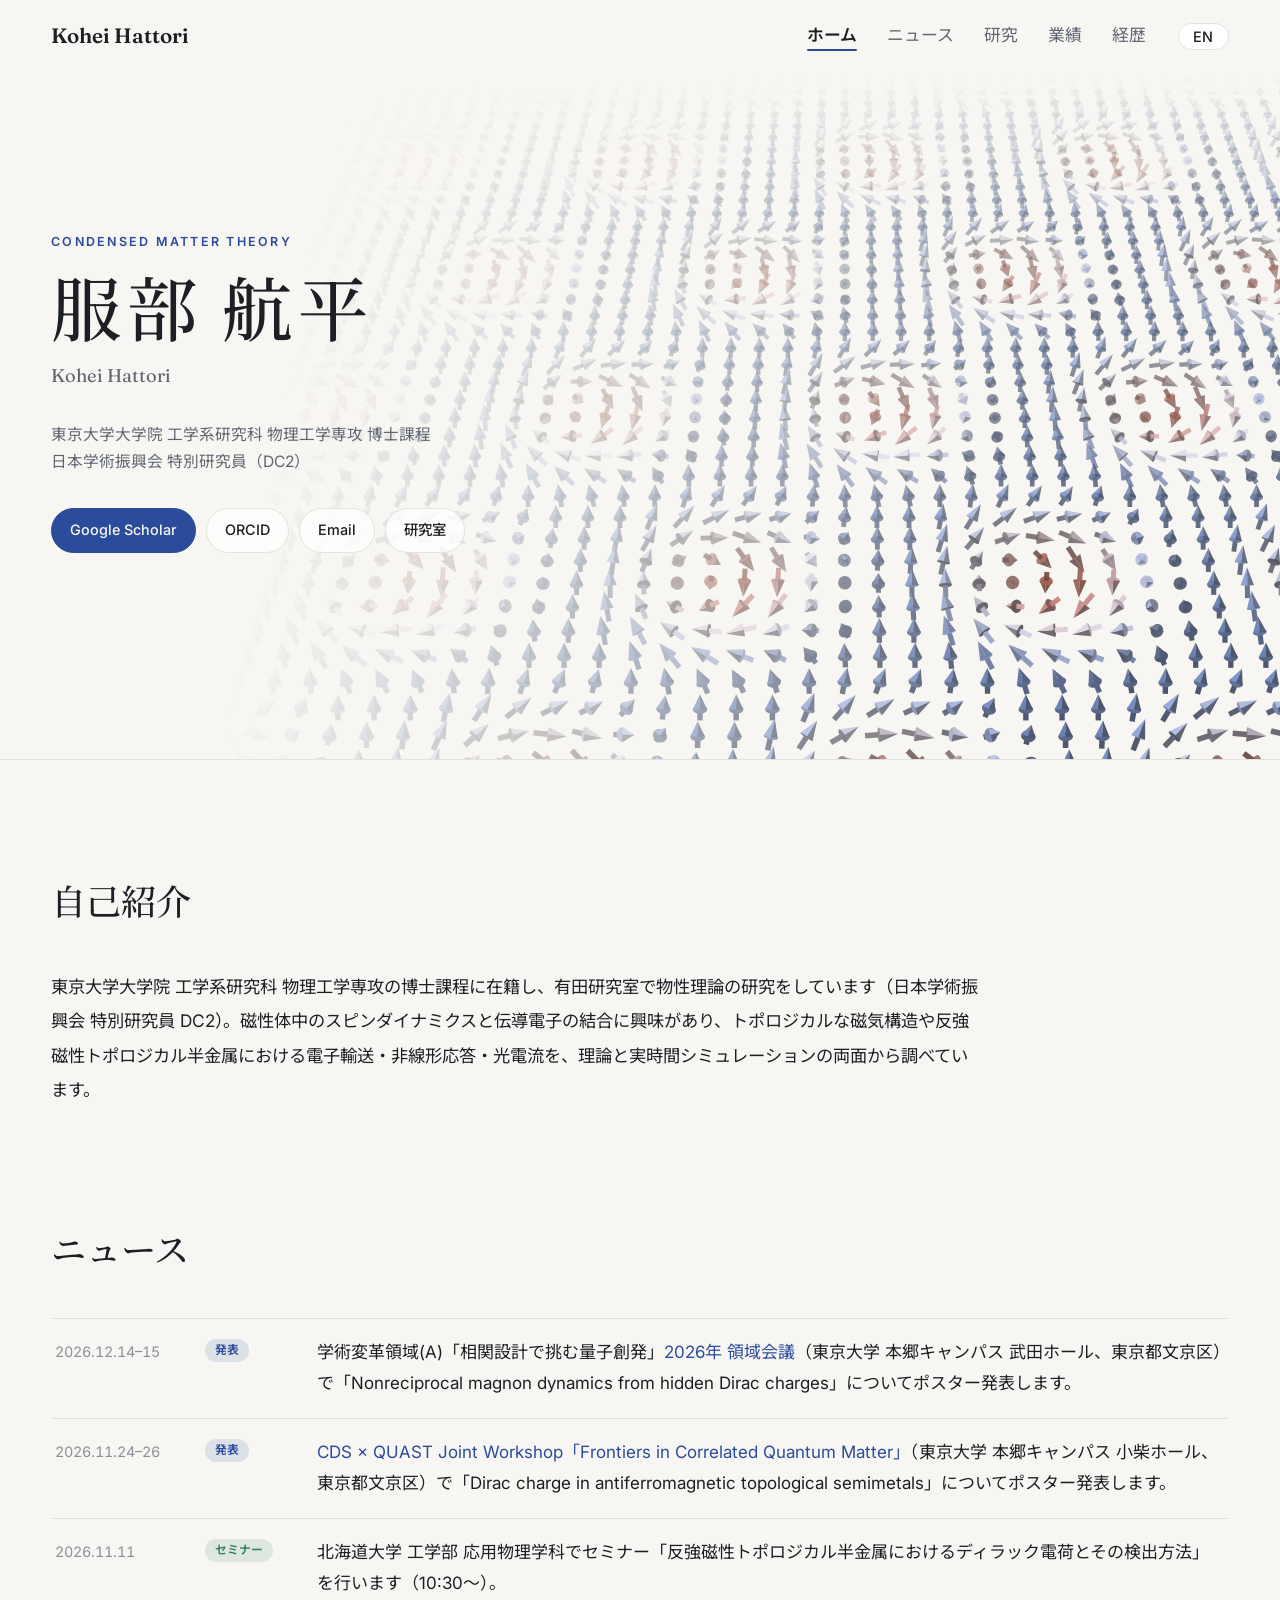
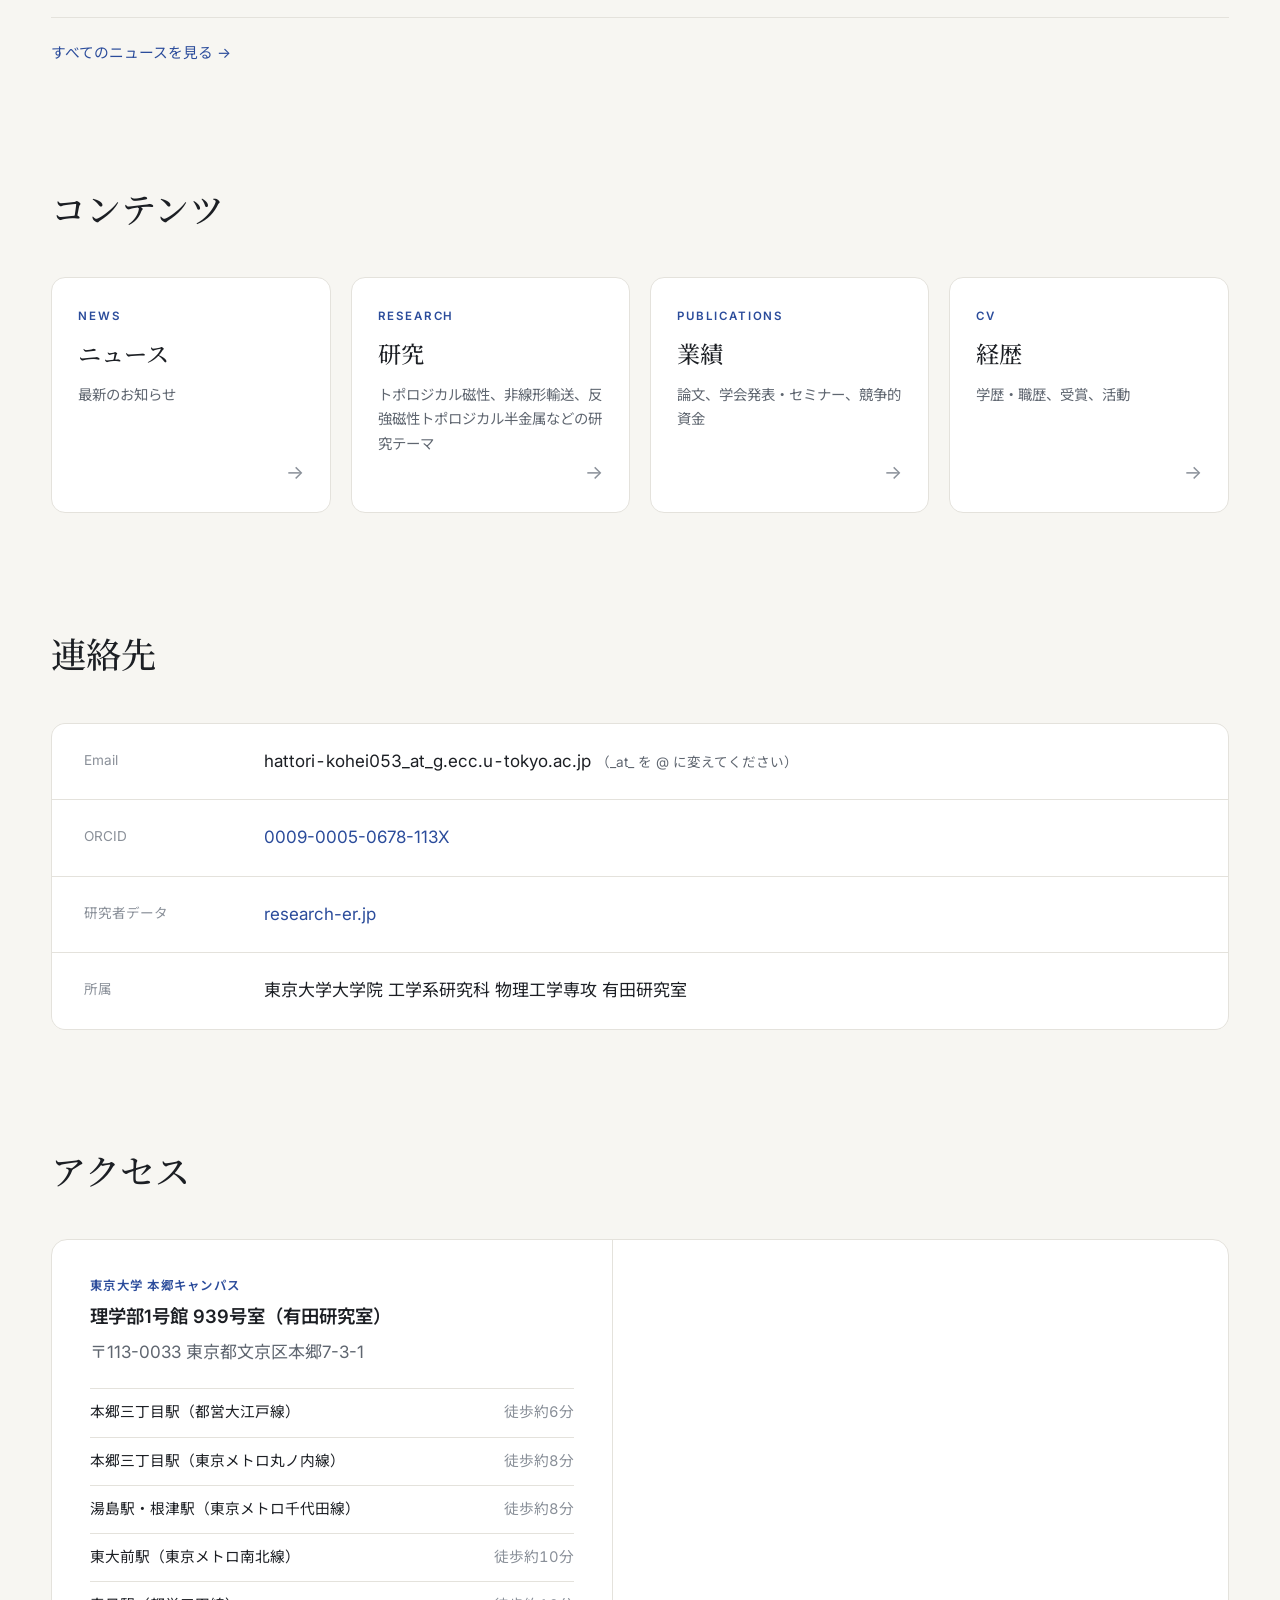
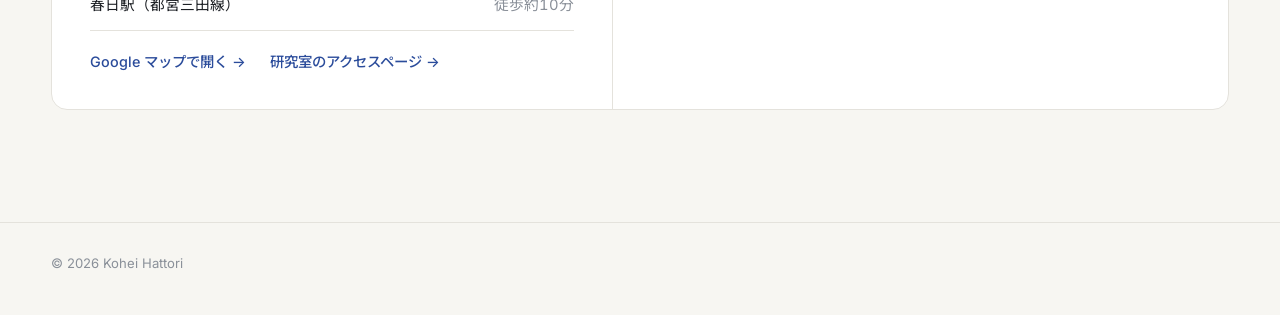
==== index.html @ b68f966b "Remove scroll-linked skyrmion effects Co-Authored-By: Claude Opus 5.5 <noreply@anthropic.com>" ====
<!doctype html>
<html lang="ja">
<head>
  <meta charset="utf-8">
  <meta name="viewport" content="width=device-width, initial-scale=1">
  <title>Kohei Hattori</title>
  <meta name="description" content="服部航平（東京大学大学院 工学系研究科 物理工学専攻）のホームページ。物性理論、トポロジカル磁性、スピン・電荷結合輸送。">
  <link rel="icon" href="favicon.svg" type="image/svg+xml">
  <link rel="icon" href="favicon-32.png" type="image/png" sizes="32x32">
  <link rel="apple-touch-icon" href="apple-touch-icon.png">
  <link rel="preconnect" href="https://fonts.googleapis.com">
  <link rel="preconnect" href="https://fonts.gstatic.com" crossorigin>
  <link href="https://fonts.googleapis.com/css2?family=Fraunces:opsz,wght@9..144,400;9..144,500;9..144,600&family=Inter:wght@400;500;600&family=Noto+Sans+JP:wght@400;500;700&family=Noto+Serif+JP:wght@500;600&display=swap" rel="stylesheet">
  <link rel="stylesheet" href="style.css?v=20261110d">
  <script>document.documentElement.classList.add("js");</script>
</head>
<body>
  <header class="site-header">
    <nav class="nav">
      <a class="brand" href="index.html">Kohei Hattori</a>
      <ul class="nav-links" id="nav-links">
        <li><a href="index.html" aria-current="page"><span data-ja>ホーム</span><span data-en>Home</span></a></li>
        <li><a href="news.html"><span data-ja>ニュース</span><span data-en>News</span></a></li>
        <li><a href="research.html"><span data-ja>研究</span><span data-en>Research</span></a></li>
        <li><a href="publications.html"><span data-ja>業績</span><span data-en>Publications</span></a></li>
        <li><a href="cv.html"><span data-ja>経歴</span><span data-en>CV</span></a></li>
      </ul>
      <button class="lang-toggle" type="button" aria-label="Switch language / 言語切替">EN</button>
      <button class="menu-toggle" type="button" aria-label="メニュー / Menu" aria-expanded="false" aria-controls="nav-links"><span></span><span></span></button>
    </nav>
  </header>

  <main>
    <!-- ===== ヒーロー ===== -->
    <section class="hero">
      <canvas class="hero-canvas" aria-hidden="true"></canvas>
      <div class="hero-inner">
        <p class="eyebrow">Condensed Matter Theory</p>
        <h1 class="hero-name">
          <span data-ja>服部 航平</span><span data-en>Kohei Hattori</span>
        </h1>
        <p class="hero-sub">
          <span data-ja>Kohei Hattori</span>
          <span data-en>服部 航平</span>
        </p>
        <p class="hero-affil">
          <span data-ja>東京大学大学院 工学系研究科 物理工学専攻 <span class="nowrap">博士課程</span><br>日本学術振興会 特別研究員（DC2）</span>
          <span data-en>Ph.D. Student, Department of Applied Physics, The University of Tokyo<br>JSPS Research Fellow (DC2)</span>
        </p>
        <ul class="hero-links">
          <li><a class="btn btn-primary" href="https://scholar.google.co.jp/citations?user=EpXvcBsAAAAJ&amp;hl=ja" target="_blank" rel="noopener">Google Scholar</a></li>
          <li><a class="btn" href="https://orcid.org/0009-0005-0678-113X" target="_blank" rel="noopener">ORCID</a></li>
          <li><a class="btn" href="#contact">Email</a></li>
          <li><a class="btn" href="https://arita-lab.phys.s.u-tokyo.ac.jp/" target="_blank" rel="noopener"><span data-ja>研究室</span><span data-en>Group</span></a></li>
        </ul>
      </div>
    </section>

    <!-- ===== 自己紹介 ===== -->
    <section id="about" class="section reveal">
      <h2 class="section-title"><span data-ja>自己紹介</span><span data-en>About</span></h2>
      <div class="prose">
        <p data-ja>東京大学大学院 工学系研究科 物理工学専攻の博士課程に在籍し、有田研究室で物性理論の研究をしています（日本学術振興会 特別研究員 DC2）。磁性体中のスピンダイナミクスと伝導電子の結合に興味があり、トポロジカルな磁気構造や反強磁性トポロジカル半金属における電子輸送・非線形応答・光電流を、理論と実時間シミュレーションの両面から調べています。</p>
        <p data-en>
          I am a Ph.D. student in the Department of Applied Physics at the University of Tokyo and a JSPS Research Fellow (DC2), working on condensed matter theory in the Arita Group.
          I am interested in how spin dynamics in magnets couples to conduction electrons, and I study electronic transport, nonlinear responses,
          and photocurrents in topological spin textures and antiferromagnetic topological semimetals, combining analytical theory with real-time simulations.
        </p>
      </div>
    </section>

    <!-- ===== ニュース（最新 3 件、news-data.js から表示） ===== -->
    <section class="section reveal">
      <h2 class="section-title"><span data-ja>ニュース</span><span data-en>News</span></h2>
      <ol class="news-list" data-news data-limit="3"></ol>
      <p class="more"><a href="news.html"><span data-ja>すべてのニュースを見る</span><span data-en>All news</span> →</a></p>
    </section>

    <!-- ===== 各ページへの案内 ===== -->
    <section class="section reveal">
      <h2 class="section-title"><span data-ja>コンテンツ</span><span data-en>Explore</span></h2>
      <div class="explore">
        <a class="explore-card" href="news.html">
          <span class="explore-en">News</span>
          <span class="explore-title"><span data-ja>ニュース</span><span data-en>News</span></span>
          <span class="explore-desc"><span data-ja>最新のお知らせ</span><span data-en>Latest updates</span></span>
          <span class="explore-arrow" aria-hidden="true">→</span>
        </a>
        <a class="explore-card" href="research.html">
          <span class="explore-en">Research</span>
          <span class="explore-title"><span data-ja>研究</span><span data-en>Research</span></span>
          <span class="explore-desc"><span data-ja>トポロジカル磁性、非線形輸送、反強磁性トポロジカル半金属などの研究テーマ</span><span data-en>Topological magnetism, nonlinear transport, antiferromagnetic topological semimetals, and more</span></span>
          <span class="explore-arrow" aria-hidden="true">→</span>
        </a>
        <a class="explore-card" href="publications.html">
          <span class="explore-en">Publications</span>
          <span class="explore-title"><span data-ja>業績</span><span data-en>Publications</span></span>
          <span class="explore-desc"><span data-ja>論文、学会発表・セミナー、競争的資金</span><span data-en>Papers, presentations, seminars, and grants</span></span>
          <span class="explore-arrow" aria-hidden="true">→</span>
        </a>
        <a class="explore-card" href="cv.html">
          <span class="explore-en">CV</span>
          <span class="explore-title"><span data-ja>経歴</span><span data-en>CV</span></span>
          <span class="explore-desc"><span data-ja>学歴・職歴、受賞、活動</span><span data-en>Education, positions, awards, and service</span></span>
          <span class="explore-arrow" aria-hidden="true">→</span>
        </a>
      </div>
    </section>

    <!-- ===== 連絡先 ===== -->
    <section id="contact" class="section reveal">
      <h2 class="section-title"><span data-ja>連絡先</span><span data-en>Contact</span></h2>
      <div class="contact">
        <div class="contact-item">
          <span class="contact-label">Email</span>
          <span><span class="email-text">hattori-kohei053_at_g.ecc.u-tokyo.ac.jp</span> <span class="email-note"><span data-ja>（_at_ を @ に変えてください）</span><span data-en>(replace _at_ with @)</span></span></span>
        </div>
        <div class="contact-item">
          <span class="contact-label">ORCID</span>
          <a href="https://orcid.org/0009-0005-0678-113X" target="_blank" rel="noopener">0009-0005-0678-113X</a>
        </div>
        <div class="contact-item">
          <span class="contact-label"><span data-ja>研究者データ</span><span data-en>Researcher profile</span></span>
          <a href="https://research-er.jp/researchers/view/1024845" target="_blank" rel="noopener">research-er.jp</a>
        </div>
        <div class="contact-item">
          <span class="contact-label"><span data-ja>所属</span><span data-en>Affiliation</span></span>
          <span><span data-ja>東京大学大学院 工学系研究科 物理工学専攻 有田研究室</span><span data-en>Arita Group, Department of Applied Physics, The University of Tokyo</span></span>
        </div>
      </div>
    </section>

    <!-- ===== アクセス ===== -->
    <section id="access" class="section reveal">
      <h2 class="section-title"><span data-ja>アクセス</span><span data-en>Access</span></h2>
      <div class="access">
        <div class="access-main">
          <div class="access-info">
            <p class="access-label"><span data-ja>東京大学 本郷キャンパス</span><span data-en>The University of Tokyo, Hongo Campus</span></p>
            <h3 class="access-place"><span data-ja>理学部1号館 939号室（有田研究室）</span><span data-en>Faculty of Science Bldg. 1, Room 939 (Arita Group)</span></h3>
            <p class="access-addr"><span data-ja>〒113-0033 東京都文京区本郷7-3-1</span><span data-en>7-3-1 Hongo, Bunkyo-ku, Tokyo 113-0033, Japan</span></p>
            <ul class="access-stations">
              <li><span data-ja>本郷三丁目駅（都営大江戸線）</span><span data-en>Hongo-sanchome Sta. (Toei Oedo Line)</span><span class="walk"><span data-ja>徒歩約6分</span><span data-en>6 min walk</span></span></li>
              <li><span data-ja>本郷三丁目駅（東京メトロ丸ノ内線）</span><span data-en>Hongo-sanchome Sta. (Tokyo Metro Marunouchi Line)</span><span class="walk"><span data-ja>徒歩約8分</span><span data-en>8 min walk</span></span></li>
              <li><span data-ja>湯島駅・根津駅（東京メトロ千代田線）</span><span data-en>Yushima / Nezu Sta. (Tokyo Metro Chiyoda Line)</span><span class="walk"><span data-ja>徒歩約8分</span><span data-en>8 min walk</span></span></li>
              <li><span data-ja>東大前駅（東京メトロ南北線）</span><span data-en>Todaimae Sta. (Tokyo Metro Namboku Line)</span><span class="walk"><span data-ja>徒歩約10分</span><span data-en>10 min walk</span></span></li>
              <li><span data-ja>春日駅（都営三田線）</span><span data-en>Kasuga Sta. (Toei Mita Line)</span><span class="walk"><span data-ja>徒歩約10分</span><span data-en>10 min walk</span></span></li>
            </ul>
            <p class="access-links">
              <a href="https://www.google.com/maps/search/?api=1&amp;query=%E6%9D%B1%E4%BA%AC%E5%A4%A7%E5%AD%A6%E7%90%86%E5%AD%A6%E9%83%A81%E5%8F%B7%E9%A4%A8" target="_blank" rel="noopener"><span data-ja>Google マップで開く</span><span data-en>Open in Google Maps</span> →</a>
              <a href="https://arita-lab.phys.s.u-tokyo.ac.jp/access.html" target="_blank" rel="noopener"><span data-ja>研究室のアクセスページ</span><span data-en>Group access page</span> →</a>
            </p>
          </div>
          <div class="access-map">
            <iframe title="東京大学理学部1号館の地図" src="https://www.google.com/maps?q=%E6%9D%B1%E4%BA%AC%E5%A4%A7%E5%AD%A6%E7%90%86%E5%AD%A6%E9%83%A81%E5%8F%B7%E9%A4%A8&amp;z=16&amp;output=embed" loading="lazy" referrerpolicy="no-referrer-when-downgrade"></iframe>
          </div>
        </div>
      </div>
    </section>
  </main>

  <footer class="site-footer">
    <p>&copy; <span id="year">2026</span> Kohei Hattori</p>
  </footer>

  <script src="news-data.js?v=20261110d"></script>
  <script src="script.js?v=20261110d"></script>
</body>
</html>
---- style.css ----
:root {
  --bg: #f7f6f2;
  --surface: #ffffff;
  --text: #1c1f24;
  --muted: #5f6670;
  --faint: #8a9099;
  --border: #e4e2dc;
  --accent: #2b4c9b;
  --accent-soft: #e8edf8;
  --warm: #c2553d;
  --serif: "Fraunces", "Noto Serif JP", Georgia, serif;
  --sans: "Inter", "Noto Sans JP", system-ui, sans-serif;
  --max: 920px;
  /* スキルミオン背景の色 (m_z = +1 / -1) */
  --spin-up: 92, 124, 196;
  --spin-mid: 196, 192, 214;
  --spin-down: 206, 84, 60;
}

@media (prefers-color-scheme: dark) {
  :root {
    --bg: #121418;
    --surface: #1a1d22;
    --text: #e8e9eb;
    --muted: #a2a8b1;
    --faint: #737a84;
    --border: #2a2e35;
    --accent: #8fb0f5;
    --accent-soft: #1f2a42;
    --warm: #ec8a72;
    --spin-up: 120, 160, 245;
    --spin-mid: 225, 226, 236;
    --spin-down: 240, 128, 100;
  }
}

* { box-sizing: border-box; }

html { scroll-behavior: smooth; scroll-padding-top: 72px; }

body {
  margin: 0;
  background: var(--bg);
  color: var(--text);
  font-family: var(--sans);
  font-size: 16px;
  line-height: 1.85;
  -webkit-font-smoothing: antialiased;
}

a { color: var(--accent); text-decoration: none; }
a:hover { text-decoration: underline; text-underline-offset: 3px; }

/* 言語切替: html[lang] に合わせて片方だけ表示 */
html[lang="ja"] [data-en],
html[lang="en"] [data-ja] { display: none; }

/* ===== ヘッダー ===== */
.site-header {
  position: fixed;
  inset: 0 0 auto 0;
  z-index: 20;
  transition: background .3s, border-color .3s;
  border-bottom: 1px solid transparent;
}
.site-header.scrolled {
  background: color-mix(in srgb, var(--bg) 82%, transparent);
  backdrop-filter: saturate(1.4) blur(10px);
  -webkit-backdrop-filter: saturate(1.4) blur(10px);
  border-bottom-color: var(--border);
}

.nav {
  max-width: var(--max);
  margin: 0 auto;
  padding: 0 16px;
  height: 60px;
  display: flex;
  align-items: center;
  gap: 24px;
}

.brand {
  font-family: var(--serif);
  font-weight: 600;
  font-size: 1.1rem;
  color: var(--text);
  white-space: nowrap;
}
.brand:hover { text-decoration: none; }

.nav-links {
  display: flex;
  gap: 22px;
  list-style: none;
  margin: 0 0 0 auto;
  padding: 0;
  font-size: .9rem;
}
.nav-links a { color: var(--muted); }
.nav-links a:hover { color: var(--text); text-decoration: none; }

.lang-toggle {
  border: 1px solid var(--border);
  background: var(--surface);
  color: var(--text);
  border-radius: 999px;
  padding: 3px 12px;
  font: 500 .8rem var(--sans);
  letter-spacing: .04em;
  cursor: pointer;
  transition: border-color .2s;
}
.lang-toggle:hover { border-color: var(--accent); }

/* ===== ヒーロー ===== */
.hero {
  position: relative;
  min-height: min(92vh, 760px);
  display: flex;
  align-items: center;
  overflow: hidden;
  border-bottom: 1px solid var(--border);
}

.hero-canvas {
  position: absolute;
  top: 64px;
  left: 0;
  width: 100%;
  height: calc(100% - 64px);
  -webkit-mask-image: linear-gradient(100deg, transparent 24%, rgba(0,0,0,.45) 52%, #000 80%);
          mask-image: linear-gradient(100deg, transparent 24%, rgba(0,0,0,.45) 52%, #000 80%);
  opacity: .82;
}

.hero-inner {
  position: relative;
  width: 100%;
  max-width: var(--max);
  margin: 0 auto;
  padding: 120px 16px 96px;
}

.eyebrow {
  margin: 0 0 18px;
  font-size: .78rem;
  font-weight: 600;
  letter-spacing: .18em;
  text-transform: uppercase;
  color: var(--accent);
}

.hero-name {
  margin: 0;
  font-family: var(--serif);
  font-weight: 500;
  font-size: clamp(2.6rem, 7vw, 4.4rem);
  line-height: 1.1;
  letter-spacing: .01em;
}
html[lang="ja"] .hero-name { letter-spacing: .08em; }

.hero-sub {
  margin: 10px 0 0;
  font-family: var(--serif);
  font-size: 1.15rem;
  color: var(--muted);
}

.hero-affil {
  margin: 28px 0 0;
  color: var(--muted);
  font-size: .98rem;
  line-height: 1.75;
}

.hero-links {
  display: flex;
  flex-wrap: wrap;
  gap: 10px;
  list-style: none;
  margin: 32px 0 0;
  padding: 0;
}

.btn {
  display: inline-block;
  padding: 8px 18px;
  border: 1px solid var(--border);
  border-radius: 999px;
  background: color-mix(in srgb, var(--surface) 80%, transparent);
  color: var(--text);
  font-size: .9rem;
  font-weight: 500;
  transition: border-color .2s, transform .2s;
}
.btn:hover { text-decoration: none; border-color: var(--accent); transform: translateY(-1px); }
.btn-primary { background: var(--accent); border-color: var(--accent); color: var(--bg); }

/* ===== セクション共通 ===== */
main > .section {
  max-width: var(--max);
  margin: 0 auto;
  padding: 96px 16px 0;
}

.section-title {
  display: flex;
  align-items: baseline;
  gap: 14px;
  margin: 0 0 36px;
  font-family: var(--serif);
  font-weight: 500;
  font-size: 1.9rem;
  line-height: 1.3;
}
.section-title .num {
  font-family: var(--sans);
  font-size: .8rem;
  font-weight: 600;
  letter-spacing: .1em;
  color: var(--accent);
}

.prose p { margin: 0; max-width: 42em; font-size: 1.04rem; }

/* スクロールで表示（JS 有効時のみ） */
.js .reveal { opacity: 0; transform: translateY(16px); transition: opacity .7s ease, transform .7s ease; }
.js .reveal.visible { opacity: 1; transform: none; }

/* ===== 研究カード ===== */
.cards {
  display: grid;
  grid-template-columns: repeat(2, 1fr);
  gap: 18px;
}

.card {
  display: flex;
  flex-direction: column;
  background: var(--surface);
  border: 1px solid var(--border);
  border-radius: 14px;
  padding: 26px 26px 22px;
  transition: border-color .25s, transform .25s, box-shadow .25s;
}
.card:hover {
  border-color: color-mix(in srgb, var(--accent) 45%, var(--border));
  transform: translateY(-2px);
  box-shadow: 0 10px 30px -18px rgba(20, 30, 60, .35);
}

.card-icon {
  width: 40px;
  height: 40px;
  margin-bottom: 14px;
  fill: none;
  stroke: var(--accent);
  stroke-width: 2;
  stroke-linecap: round;
  stroke-linejoin: round;
}
.card-icon .thin { stroke-width: 1.2; opacity: .55; }
.card-icon .fill { fill: var(--warm); stroke: none; }

.card h3 { margin: 0 0 8px; font-size: 1.05rem; font-weight: 600; line-height: 1.5; }
.card p { margin: 0 0 18px; color: var(--muted); font-size: .93rem; line-height: 1.8; }
.card-ref { margin-top: auto; font-size: .82rem; font-weight: 500; }

/* ===== 業績 ===== */
.pubs { list-style: none; margin: 0; padding: 0; }

.pub {
  display: grid;
  grid-template-columns: 72px 1fr;
  gap: 20px;
  padding: 22px 0;
  border-top: 1px solid var(--border);
}
.pub:last-child { border-bottom: 1px solid var(--border); }

.pub-year {
  font-family: var(--serif);
  font-size: 1.05rem;
  color: var(--faint);
  padding-top: 1px;
}

.pub-title {
  display: block;
  color: var(--text);
  font-weight: 600;
  font-size: 1.04rem;
  line-height: 1.55;
}
.pub-title:hover { color: var(--accent); }

.pub-authors, .pub-venue { margin: 4px 0 0; font-size: .92rem; color: var(--muted); line-height: 1.6; }
.pub-authors b { color: var(--text); font-weight: 600; }

.pub-tags { display: flex; flex-wrap: wrap; gap: 6px; margin-top: 10px; }
.tag {
  display: inline-block;
  padding: 1px 10px;
  border: 1px solid var(--border);
  border-radius: 999px;
  font-size: .74rem;
  font-weight: 500;
  color: var(--muted);
  line-height: 1.8;
}
a.tag:hover { text-decoration: none; border-color: var(--accent); color: var(--accent); }
.tag-prl { background: var(--accent); border-color: var(--accent); color: var(--bg); }
.tag-prb { background: var(--accent-soft); border-color: transparent; color: var(--accent); }
.tag-pre { border-style: dashed; }

.more { margin: 22px 0 0; font-size: .92rem; }

/* ===== 経歴 ===== */
.timeline { list-style: none; margin: 0; padding: 0; position: relative; }
.timeline::before {
  content: "";
  position: absolute;
  left: 144px;
  top: 10px;
  bottom: 10px;
  width: 1px;
  background: var(--border);
}
.timeline li {
  position: relative;
  display: grid;
  grid-template-columns: 144px 1fr;
  gap: 32px;
  padding-bottom: 26px;
}
.timeline li::after {
  content: "";
  position: absolute;
  left: 140px;
  top: 10px;
  width: 9px;
  height: 9px;
  border-radius: 50%;
  background: var(--bg);
  border: 2px solid var(--accent);
}
.tl-date { color: var(--faint); font-size: .9rem; font-variant-numeric: tabular-nums; padding-top: 1px; }
.tl-title { margin: 0; font-weight: 500; }
.tl-note { margin: 2px 0 0; color: var(--muted); font-size: .9rem; }

/* ===== 連絡先 ===== */
.contact {
  display: grid;
  gap: 1px;
  background: var(--border);
  border: 1px solid var(--border);
  border-radius: 14px;
  overflow: hidden;
}
.contact-item {
  display: grid;
  grid-template-columns: 124px 1fr;
  gap: 16px;
  padding: 18px 24px;
  background: var(--surface);
}
.contact-label { color: var(--faint); font-size: .85rem; padding-top: 2px; }

/* ===== フッター ===== */
.site-footer {
  max-width: var(--max);
  margin: 112px auto 0;
  padding: 28px 16px 40px;
  border-top: 1px solid var(--border);
  color: var(--faint);
  font-size: .82rem;
}
.site-footer p { margin: 0; }

/* ===== スマホ ===== */
@media (max-width: 720px) {
  .nav-links { display: none; }
  .lang-toggle { margin-left: auto; }
  .hero { min-height: auto; }
  .hero-inner { padding: 112px 16px 80px; }
  .hero-canvas {
    opacity: .45;
    -webkit-mask-image: linear-gradient(180deg, #000 0%, rgba(0,0,0,.4) 60%, transparent 100%);
            mask-image: linear-gradient(180deg, #000 0%, rgba(0,0,0,.4) 60%, transparent 100%);
  }
  main > .section { padding-top: 72px; }
  .section-title { font-size: 1.6rem; margin-bottom: 28px; }
  .cards { grid-template-columns: 1fr; }
  .pub { grid-template-columns: 1fr; gap: 4px; }
  .timeline::before, .timeline li::after { display: none; }
  .timeline li { grid-template-columns: 1fr; gap: 0; padding-bottom: 20px; }
  .contact-item { grid-template-columns: 1fr; gap: 2px; padding: 16px 18px; }
  .contact-item a { word-break: break-all; }
}

@media (prefers-reduced-motion: reduce) {
  html { scroll-behavior: auto; }
  .js .reveal { opacity: 1; transform: none; transition: none; }
}

/* ===== 発表（折りたたみ） ===== */
.pres-group {
  border-top: 1px solid var(--border);
}
.pres-group:last-of-type { border-bottom: 1px solid var(--border); }

.pres-group summary {
  display: flex;
  align-items: center;
  gap: 12px;
  padding: 18px 4px;
  cursor: pointer;
  list-style: none;
  font-weight: 600;
  font-size: 1.02rem;
}
.pres-group summary::-webkit-details-marker { display: none; }
.pres-group summary::after {
  content: "";
  margin-left: auto;
  width: 9px;
  height: 9px;
  border-right: 1.5px solid var(--faint);
  border-bottom: 1.5px solid var(--faint);
  transform: rotate(45deg) translateY(-3px);
  transition: transform .25s;
}
.pres-group[open] summary::after { transform: rotate(225deg) translateY(-3px); }
.pres-group summary:hover { color: var(--accent); }

.count {
  min-width: 26px;
  padding: 0 8px;
  border-radius: 999px;
  background: var(--accent-soft);
  color: var(--accent);
  font-size: .75rem;
  font-weight: 600;
  text-align: center;
  line-height: 1.7;
}

.pres { list-style: none; margin: 0; padding: 0 4px 14px; }
.pres li {
  display: grid;
  grid-template-columns: 72px 1fr;
  gap: 20px;
  padding: 10px 0;
}
.p-date { color: var(--faint); font-size: .85rem; font-variant-numeric: tabular-nums; padding-top: 2px; }
.p-title { margin: 0; font-size: .95rem; font-weight: 500; line-height: 1.6; }
.p-meta { margin: 2px 0 0; font-size: .85rem; color: var(--muted); line-height: 1.6; }
.p-meta b { color: var(--text); font-weight: 600; }

.badge-award {
  display: inline-block;
  margin-left: 8px;
  padding: 0 8px;
  border-radius: 999px;
  background: color-mix(in srgb, var(--warm) 14%, transparent);
  color: var(--warm);
  font-size: .72rem;
  font-weight: 600;
  line-height: 1.8;
  vertical-align: 1px;
}

/* ===== 経歴：小見出し・受賞・活動 ===== */
.sub-title {
  margin: 0 0 18px;
  font-size: .8rem;
  font-weight: 600;
  letter-spacing: .12em;
  text-transform: uppercase;
  color: var(--faint);
}
html[lang="ja"] .sub-title { letter-spacing: .08em; font-size: .9rem; }

.cv-cols {
  display: grid;
  grid-template-columns: 1fr 1fr;
  gap: 40px;
  margin-top: 40px;
}

.plain-list { list-style: none; margin: 0; padding: 0; }
.plain-list li {
  position: relative;
  padding: 0 0 14px 18px;
  line-height: 1.6;
}
.plain-list li::before {
  content: "";
  position: absolute;
  left: 0;
  top: .62em;
  width: 6px;
  height: 6px;
  border-radius: 50%;
  background: var(--accent);
}
.pl-note { display: block; margin-top: 2px; color: var(--muted); font-size: .85rem; }

@media (max-width: 720px) {
  .pres li { grid-template-columns: 1fr; gap: 0; }
  .cv-cols { grid-template-columns: 1fr; gap: 24px; }
}

/* ===== 複数ページ化：ナビ ===== */
.nav-links a[aria-current="page"] { color: var(--text); font-weight: 600; position: relative; }
.nav-links a[aria-current="page"]::after {
  content: "";
  position: absolute;
  left: 0; right: 0; bottom: -4px;
  height: 2px;
  border-radius: 2px;
  background: var(--accent);
}

.menu-toggle {
  display: none;
  width: 36px;
  height: 36px;
  padding: 0;
  border: 0;
  background: none;
  cursor: pointer;
  flex-direction: column;
  justify-content: center;
  align-items: center;
  gap: 6px;
}
.menu-toggle span {
  display: block;
  width: 20px;
  height: 1.5px;
  background: var(--text);
  transition: transform .25s;
}
.nav-open .menu-toggle span:first-child { transform: translateY(3.75px) rotate(45deg); }
.nav-open .menu-toggle span:last-child  { transform: translateY(-3.75px) rotate(-45deg); }

/* ===== 下層ページの見出し ===== */
.page-head {
  position: relative;
  overflow: hidden;
  border-bottom: 1px solid var(--border);
}
.page-head-inner {
  position: relative;
  max-width: var(--max);
  margin: 0 auto;
  padding: 136px 16px 64px;
}
.page-title {
  margin: 0;
  font-family: var(--serif);
  font-weight: 500;
  font-size: clamp(2.2rem, 5.5vw, 3.2rem);
  line-height: 1.15;
}
html[lang="ja"] .page-title { letter-spacing: .06em; }
.page-lead { margin: 16px 0 0; max-width: 30em; color: var(--muted); }

main > .page-head + .section { padding-top: 64px; }

/* ===== ホーム：各ページへの案内 ===== */
.explore {
  display: grid;
  grid-template-columns: repeat(2, 1fr);
  gap: 18px;
}
.explore-card {
  position: relative;
  display: flex;
  flex-direction: column;
  padding: 26px 56px 24px 26px;
  background: var(--surface);
  border: 1px solid var(--border);
  border-radius: 14px;
  color: var(--text);
  transition: border-color .25s, transform .25s, box-shadow .25s;
}
.explore-card:hover {
  text-decoration: none;
  border-color: color-mix(in srgb, var(--accent) 45%, var(--border));
  transform: translateY(-2px);
  box-shadow: 0 10px 30px -18px rgba(20, 30, 60, .35);
}
.explore-en {
  font-size: .72rem;
  font-weight: 600;
  letter-spacing: .16em;
  text-transform: uppercase;
  color: var(--accent);
}
html[lang="en"] .explore-en { display: none; }
.explore-title { margin-top: 6px; font-family: var(--serif); font-size: 1.45rem; font-weight: 500; }
.explore-desc { margin-top: 6px; color: var(--muted); font-size: .9rem; line-height: 1.7; }
.explore-arrow {
  position: absolute;
  right: 24px;
  top: 50%;
  transform: translateY(-50%);
  color: var(--faint);
  font-size: 1.2rem;
  transition: transform .25s, color .25s;
}
.explore-card:hover .explore-arrow { color: var(--accent); transform: translate(4px, -50%); }

@media (max-width: 720px) {
  .menu-toggle { display: flex; }
  .lang-toggle { margin-left: auto; }
  .nav-open .site-header {
    background: var(--bg);
    border-bottom-color: var(--border);
  }
  .nav-open .nav-links {
    display: flex;
    flex-direction: column;
    gap: 0;
    position: absolute;
    top: 60px;
    left: 0;
    right: 0;
    margin: 0;
    padding: 8px 16px 16px;
    background: var(--bg);
    border-bottom: 1px solid var(--border);
    font-size: 1rem;
  }
  .nav-open .nav-links a { display: block; padding: 10px 0; }
  .nav-links a[aria-current="page"]::after { display: none; }
  .page-head-inner { padding: 112px 16px 44px; }
  main > .page-head + .section { padding-top: 44px; }
  .explore { grid-template-columns: 1fr; }
}

/* 下層ページ：矢印を右側に寄せて文字と重ならないようにする */
.page-head .hero-canvas {
  -webkit-mask-image: linear-gradient(100deg, transparent 44%, rgba(0,0,0,.5) 64%, #000 86%);
          mask-image: linear-gradient(100deg, transparent 44%, rgba(0,0,0,.5) 64%, #000 86%);
}

/* 内容が短いページでもフッターを下端に置く */
body { display: flex; flex-direction: column; min-height: 100vh; }
main { flex: 1; }
.site-footer { width: 100%; }

/* メニューボタン：× の形をきれいに */
.menu-toggle { position: relative; }
.menu-toggle span { position: absolute; left: 8px; }
.menu-toggle span:first-child { top: 14px; }
.menu-toggle span:last-child  { top: 21px; }
.nav-open .menu-toggle span:first-child { transform: translateY(3.5px) rotate(45deg); }
.nav-open .menu-toggle span:last-child  { transform: translateY(-3.5px) rotate(-45deg); }

@media (prefers-color-scheme: dark) {
  .hero-canvas { opacity: .9; }
}

.nowrap { white-space: nowrap; }

/* ===== 本文を広く使う ===== */
:root { --max: 1200px; }

@media (min-width: 1000px) {
  body { font-size: 17px; }
  main > .section { padding-top: 120px; }
  .section-title { font-size: 2.2rem; margin-bottom: 44px; }
  .prose p { max-width: 54em; font-size: 1.08rem; line-height: 2; }

  .cards { gap: 24px; }
  .card { padding: 32px 34px 28px; }
  .card h3 { font-size: 1.15rem; }
  .card p { font-size: .98rem; }

  .pub { grid-template-columns: 110px 1fr; gap: 28px; padding: 28px 0; }
  .pub-title { font-size: 1.12rem; }
  .pub-authors, .pub-venue { font-size: .96rem; }

  .pres li { grid-template-columns: 110px 1fr; gap: 28px; padding: 12px 0; }
  .p-title { font-size: 1rem; }
  .p-meta { font-size: .9rem; }

  .timeline::before { left: 164px; }
  .timeline li { grid-template-columns: 164px 1fr; gap: 40px; padding-bottom: 30px; }
  .timeline li::after { left: 160px; }
  .cv-cols { gap: 64px; margin-top: 56px; }

  .contact-item { grid-template-columns: 164px 1fr; padding: 22px 32px; }

  .page-head-inner { padding: 150px 16px 76px; }
  .page-lead { font-size: 1.05rem; }
}

@media (min-width: 1100px) {
  .explore { grid-template-columns: repeat(4, 1fr); gap: 20px; }
  .explore-card { padding: 28px 26px 56px; }
  .explore-arrow { top: auto; bottom: 22px; right: 26px; transform: none; }
  .explore-card:hover .explore-arrow { transform: translateX(4px); }
}

/* ===== 本文をさらに広く ===== */
:root {
  --max: 1440px;
  --gutter: clamp(16px, 4vw, 56px);
}
.nav,
.hero-inner,
.page-head-inner,
main > .section,
.site-footer {
  padding-left: var(--gutter);
  padding-right: var(--gutter);
}

@media (min-width: 1400px) {
  body { font-size: 18px; }
  .hero-name { font-size: 5.2rem; }
  .hero-sub { font-size: 1.3rem; }
  .hero-affil { font-size: 1.05rem; }
  .section-title { font-size: 2.5rem; margin-bottom: 52px; }
  main > .section { padding-top: 136px; }
  .prose p { max-width: 62em; }
  .page-title { font-size: 3.8rem; }
  .cards { gap: 28px; }
  .card { padding: 38px 40px 32px; }
  .explore { gap: 24px; }
  .explore-card { padding: 32px 30px 60px; }
  .explore-title { font-size: 1.6rem; }
  .pub { grid-template-columns: 130px 1fr; gap: 36px; }
  .pres li { grid-template-columns: 130px 1fr; gap: 36px; }
  .timeline::before { left: 184px; }
  .timeline li { grid-template-columns: 184px 1fr; }
  .timeline li::after { left: 180px; }
  .contact-item { grid-template-columns: 184px 1fr; padding: 24px 36px; }
}

/* ===== ニュース ===== */
.news-list { list-style: none; margin: 0; padding: 0; }
.news-list li {
  display: grid;
  grid-template-columns: 130px 1fr;
  gap: 28px;
  padding: 18px 4px;
  border-top: 1px solid var(--border);
}
.news-list li:last-child { border-bottom: 1px solid var(--border); }
.news-date {
  color: var(--faint);
  font-size: .9rem;
  font-variant-numeric: tabular-nums;
  padding-top: 2px;
}
.news-text { margin: 0; }
@media (max-width: 720px) {
  .news-list li { grid-template-columns: 1fr; gap: 2px; padding: 14px 0; }
}

/* ===== メールアドレス表示ボタン ===== */
.email-reveal {
  padding: 2px 14px;
  border: 1px solid var(--border);
  border-radius: 999px;
  background: var(--surface);
  color: var(--accent);
  font: 500 .9rem var(--sans);
  cursor: pointer;
  transition: border-color .2s;
}
.email-reveal:hover { border-color: var(--accent); }

/* ===== メニューを大きく ===== */
@media (min-width: 721px) {
  html { scroll-padding-top: 84px; }
  .nav { height: 72px; gap: 32px; }
  .brand { font-size: 1.3rem; }
  .nav-links { gap: 30px; font-size: 1.05rem; }
  .nav-links a[aria-current="page"]::after { bottom: -6px; }
  .lang-toggle { padding: 4px 14px; font-size: .9rem; }
  .hero-canvas { top: 76px; height: calc(100% - 76px); }
}
@media (min-width: 1400px) {
  .brand { font-size: 1.4rem; }
  .nav-links { gap: 36px; font-size: 1.15rem; }
}

/* 中くらいの幅（タブレット等）ではメニューをボタンにまとめる */
@media (min-width: 721px) and (max-width: 980px) {
  .nav-links { display: none; }
  .menu-toggle { display: flex; }
  .lang-toggle { margin-left: auto; }
  .nav-open .site-header { background: var(--bg); border-bottom-color: var(--border); }
  .nav-open .nav-links {
    display: flex;
    flex-direction: column;
    gap: 0;
    position: absolute;
    top: 72px;
    left: 0;
    right: 0;
    margin: 0;
    padding: 8px var(--gutter) 16px;
    background: var(--bg);
    border-bottom: 1px solid var(--border);
  }
  .nav-open .nav-links a { display: block; padding: 10px 0; }
  .nav-links a[aria-current="page"]::after { display: none; }
}

/* ===== 業績ページ：論文・発表へのジャンプ ===== */
.page-jump { display: flex; flex-wrap: wrap; gap: 10px; list-style: none; margin: 24px 0 0; padding: 0; }
.page-jump a {
  display: inline-flex;
  align-items: center;
  gap: 8px;
  padding: 6px 16px;
  border: 1px solid var(--border);
  border-radius: 999px;
  background: color-mix(in srgb, var(--surface) 80%, transparent);
  color: var(--text);
  font-size: .92rem;
  font-weight: 500;
  transition: border-color .2s;
}
.page-jump a:hover { text-decoration: none; border-color: var(--accent); }

/* ===== 研究ページ：プロジェクトごとの説明 ===== */
.projects { display: grid; gap: 28px; }
.project {
  display: grid;
  grid-template-columns: 240px minmax(0, 1fr);
  gap: 44px;
  padding: 36px 40px;
  background: var(--surface);
  border: 1px solid var(--border);
  border-radius: 16px;
}
.project-side { display: flex; flex-direction: column; align-items: flex-start; gap: 12px; }
.project-icon { width: 48px; height: 48px; margin: 0; }
.project-num {
  font-size: .75rem;
  font-weight: 600;
  letter-spacing: .14em;
  text-transform: uppercase;
  color: var(--accent);
}
.kws { display: flex; flex-wrap: wrap; gap: 6px; margin-top: 4px; }
.kw {
  padding: 2px 10px;
  border-radius: 999px;
  background: var(--accent-soft);
  color: var(--accent);
  font-size: .76rem;
  font-weight: 500;
  line-height: 1.8;
}
.project-title {
  margin: 0 0 16px;
  font-family: var(--serif);
  font-weight: 500;
  font-size: 1.5rem;
  line-height: 1.45;
}
.project-main > p { margin: 0 0 14px; line-height: 1.95; }
.project-main > p:first-of-type { color: var(--muted); }
.project-sub {
  margin: 24px 0 8px;
  font-size: .78rem;
  font-weight: 600;
  letter-spacing: .1em;
  color: var(--faint);
}
html[lang="en"] .project-sub { text-transform: uppercase; }
.project-refs { list-style: none; margin: 0; padding: 0; font-size: .9rem; line-height: 1.8; }
.project-refs li { position: relative; padding-left: 16px; color: var(--muted); }
.project-refs li::before { content: "–"; position: absolute; left: 0; color: var(--faint); }

@media (max-width: 900px) {
  .project { grid-template-columns: 1fr; gap: 18px; padding: 26px 24px; }
  .project-side { flex-direction: row; flex-wrap: wrap; align-items: center; }
  .kws { width: 100%; }
}

/* ===== ホーム：アクセス ===== */
.access { display: grid; gap: 20px; }
.access-main {
  display: grid;
  grid-template-columns: minmax(0, 1fr) minmax(0, 1.1fr);
  background: var(--surface);
  border: 1px solid var(--border);
  border-radius: 16px;
  overflow: hidden;
}
.access-info { padding: 34px 38px; }
.access-label {
  margin: 0 0 6px;
  font-size: .78rem;
  font-weight: 600;
  letter-spacing: .1em;
  color: var(--accent);
}
.access-place { margin: 0 0 6px; font-size: 1.15rem; font-weight: 600; line-height: 1.5; }
.access-addr { margin: 0; color: var(--muted); }
.access-stations { list-style: none; margin: 20px 0 0; padding: 0; border-top: 1px solid var(--border); }
.access-stations li {
  display: flex;
  justify-content: space-between;
  gap: 16px;
  padding: 10px 0;
  border-bottom: 1px solid var(--border);
  font-size: .92rem;
}
.walk { flex-shrink: 0; color: var(--faint); font-variant-numeric: tabular-nums; }
.access-links { display: flex; flex-wrap: wrap; gap: 8px 24px; margin: 18px 0 0; font-size: .9rem; font-weight: 500; }
.access-map { min-height: 360px; border-left: 1px solid var(--border); }
.access-map iframe { display: block; width: 100%; height: 100%; min-height: 360px; border: 0; }
@media (prefers-color-scheme: dark) {
  .access-map iframe { filter: invert(.9) hue-rotate(180deg) saturate(.6); }
}
@media (max-width: 900px) {
  .access-main { grid-template-columns: 1fr; }
  .access-map { border-left: 0; border-top: 1px solid var(--border); min-height: 280px; }
  .access-map iframe { min-height: 280px; }
  .access-info { padding: 24px 22px; }
}

.email-text { font-variant-numeric: tabular-nums; word-break: break-all; }
.email-note { color: var(--muted); font-size: .85rem; white-space: nowrap; }

.sub-title-gap { margin-top: 40px; }

/* ===== ニュース：年ごとの折りたたみ ===== */
.news-jump { margin: 0 0 32px; }
.news-year .news-year-title {
  font-family: var(--serif);
  font-weight: 500;
  font-size: 1.6rem;
  color: var(--accent);
  font-variant-numeric: tabular-nums;
}
.news-year > .news-list { margin-bottom: 20px; }

/* ===== 研究ページ：プロジェクトの折りたたみ ===== */
.projects { gap: 18px; }
details.project { display: block; padding: 0; }
.project-summary {
  display: grid;
  grid-template-columns: 56px minmax(0, 1fr) 24px;
  gap: 24px;
  align-items: start;
  padding: 30px 36px;
  cursor: pointer;
  list-style: none;
}
.project-summary::-webkit-details-marker { display: none; }
.project-summary .project-icon { margin-top: 4px; }
.project-head .project-num { display: block; margin-bottom: 4px; }
.project-head .project-title { margin: 0 0 12px; transition: color .2s; }
.project-summary:hover .project-title { color: var(--accent); }
.project-head .kws { margin: 0; }
.project-chevron {
  width: 10px;
  height: 10px;
  margin-top: 14px;
  border-right: 1.5px solid var(--faint);
  border-bottom: 1.5px solid var(--faint);
  transform: rotate(45deg);
  transition: transform .25s;
}
details.project[open] .project-chevron { transform: rotate(225deg); margin-top: 20px; }
.project-body {
  padding: 4px 36px 32px calc(36px + 56px + 24px);
  border-top: 1px solid var(--border);
  padding-top: 26px;
}
.project-body > p { margin: 0 0 14px; line-height: 1.95; }
.project-body > p:first-of-type { color: var(--muted); }

@media (max-width: 900px) {
  .project-summary { grid-template-columns: 40px minmax(0, 1fr) 18px; gap: 14px; padding: 22px 20px; }
  .project-summary .project-icon { width: 36px; height: 36px; }
  .project-body { padding: 20px 20px 24px; }
}

/* ===== 業績：発表の大カテゴリー ===== */
.pres-cat + .pres-cat { margin-top: 48px; }
.pres-cat-title {
  display: flex;
  align-items: center;
  gap: 12px;
  margin: 0 0 6px;
  font-family: var(--serif);
  font-weight: 500;
  font-size: 1.45rem;
  color: var(--text);
}
.pres-cat .pres-group summary { padding-left: 4px; font-size: .98rem; }
.pres-cat .pres-group:last-of-type { border-bottom: 1px solid var(--border); }

/* ===== 業績：論文を年ごとに ===== */
.paper-year .paper-year-title {
  font-family: var(--serif);
  font-weight: 500;
  font-size: 1.4rem;
  color: var(--accent);
  font-variant-numeric: tabular-nums;
}
.paper-year .pubs { margin-bottom: 8px; }
.pub.pub-noyear { grid-template-columns: 1fr; padding-left: 4px; }
.paper-year .pub:last-child { border-bottom: 0; }

/* ===== 業績：発表を年ごとに ===== */
.talk-year { margin: 0 0 6px 4px; }
.talk-year summary {
  display: flex;
  align-items: center;
  gap: 10px;
  padding: 8px 0;
  cursor: pointer;
  list-style: none;
}
.talk-year summary::-webkit-details-marker { display: none; }
.talk-year summary::after {
  content: "";
  width: 7px;
  height: 7px;
  margin-left: 4px;
  border-right: 1.5px solid var(--faint);
  border-bottom: 1.5px solid var(--faint);
  transform: rotate(45deg) translateY(-2px);
  transition: transform .25s;
}
.talk-year[open] summary::after { transform: rotate(225deg) translateY(-2px); }
.talk-year-title {
  font-family: var(--serif);
  font-weight: 500;
  font-size: 1.15rem;
  color: var(--accent);
  font-variant-numeric: tabular-nums;
}
.talk-year .count { font-size: .7rem; }
.talk-year .pres { padding-bottom: 8px; }

/* ===== ニュース：種類ラベル ===== */
:root {
  --tag-talk: #2b4c9b;
  --tag-invited: #c2553d;
  --tag-seminar: #2f7d5b;
  --tag-visit: #7a4fa8;
  --tag-award: #a87a12;
  --tag-info: #6b7280;
}
@media (prefers-color-scheme: dark) {
  :root {
    --tag-talk: #8fb0f5;
    --tag-invited: #ec8a72;
    --tag-seminar: #6fcf9f;
    --tag-visit: #c3a2ee;
    --tag-award: #e6c25a;
    --tag-info: #a2a8b1;
  }
}
.news-list li { grid-template-columns: 130px 92px minmax(0, 1fr); gap: 0 20px; align-items: start; }
.news-tag {
  justify-self: start;
  margin-top: 2px;
  padding: 1px 10px;
  border-radius: 999px;
  font-size: .74rem;
  font-weight: 600;
  line-height: 1.8;
  white-space: nowrap;
  color: var(--tag-color);
  background: color-mix(in srgb, var(--tag-color) 13%, transparent);
}
.news-tag-talk    { --tag-color: var(--tag-talk); }
.news-tag-invited { --tag-color: var(--tag-invited); }
.news-tag-seminar { --tag-color: var(--tag-seminar); }
.news-tag-visit   { --tag-color: var(--tag-visit); }
.news-tag-award   { --tag-color: var(--tag-award); }
.news-tag-info    { --tag-color: var(--tag-info); }
@media (max-width: 720px) {
  .news-list li { grid-template-columns: auto 1fr; gap: 4px 10px; align-items: center; }
  .news-list li .news-text { grid-column: 1 / -1; }
}

/* ===== 論文：アブストラクト・BibTeX ===== */
.tag-btn {
  background: none;
  font-family: var(--sans);
  cursor: pointer;
  transition: border-color .2s, color .2s;
}
.tag-btn:hover, .tag-btn.is-on { border-color: var(--accent); color: var(--accent); }
.pub-abstract {
  margin-top: 12px;
  padding: 14px 18px;
  border-left: 3px solid var(--accent);
  border-radius: 0 10px 10px 0;
  background: var(--accent-soft);
}
.pub-abstract p { margin: 0; font-size: .9rem; line-height: 1.8; color: var(--text); }
.pub-bibtex {
  margin: 12px 0 0;
  padding: 14px 18px;
  overflow-x: auto;
  border-radius: 10px;
  background: var(--surface);
  border: 1px solid var(--border);
  font-size: .8rem;
  line-height: 1.6;
}

/* ===== ページ切り替えをなめらかに（対応ブラウザのみ） ===== */
@view-transition { navigation: auto; }
.site-header { view-transition-name: site-header; }
::view-transition-old(root),
::view-transition-new(root) { animation-duration: .35s; animation-timing-function: ease; }
@media (prefers-reduced-motion: reduce) {
  @view-transition { navigation: none; }
}

/* ===== 404 ページ ===== */
.notfound .hero-inner { padding-bottom: 120px; }
.notfound-code {
  margin: 0 0 8px;
  font-family: var(--serif);
  font-size: clamp(4rem, 12vw, 7.5rem);
  font-weight: 500;
  line-height: 1;
  color: var(--accent);
  font-variant-numeric: tabular-nums;
}

/* ===== 業績：発表地の地図 ===== */
.map-figure {
  margin: 0 0 48px;
  padding: 24px 24px 18px;
  background: var(--surface);
  border: 1px solid var(--border);
  border-radius: 16px;
}
.talk-map { display: block; width: 100%; height: auto; overflow: visible; }
.map-land { fill: color-mix(in srgb, var(--accent) 16%, var(--surface)); stroke: color-mix(in srgb, var(--accent) 40%, var(--surface)); stroke-width: .6; }
.map-dot { fill: var(--warm); stroke: var(--surface); stroke-width: 2; }
.map-pulse {
  fill: var(--warm);
  opacity: .35;
  transform-box: fill-box;
  transform-origin: center;
  animation: map-pulse 2.6s ease-out infinite;
}
.map-site-home .map-pulse { animation-delay: .8s; }
@keyframes map-pulse {
  0%   { transform: scale(1);   opacity: .45; }
  100% { transform: scale(3.2); opacity: 0; }
}
.map-site text { fill: var(--text); font: 500 13px var(--sans); paint-order: stroke; stroke: var(--surface); stroke-width: 4px; stroke-linejoin: round; }
.map-site { cursor: default; }
.map-figure figcaption { margin-top: 12px; font-size: .85rem; font-weight: 600; color: var(--muted); }
.map-legend { display: block; margin-top: 2px; font-weight: 400; color: var(--faint); }
@media (max-width: 720px) {
  .map-figure { padding: 14px 12px 12px; }
  .map-site text { display: none; }   /* スマホでは文字が小さすぎるので、地名は下の一覧で示す */
}
@media (prefers-reduced-motion: reduce) {
  .map-pulse { animation: none; opacity: 0; }
}
.talk-map { max-width: 1000px; margin: 0 auto; }
@media (prefers-color-scheme: dark) {
  .map-land { fill: color-mix(in srgb, var(--accent) 30%, var(--surface)); stroke: color-mix(in srgb, var(--accent) 60%, var(--surface)); }
}
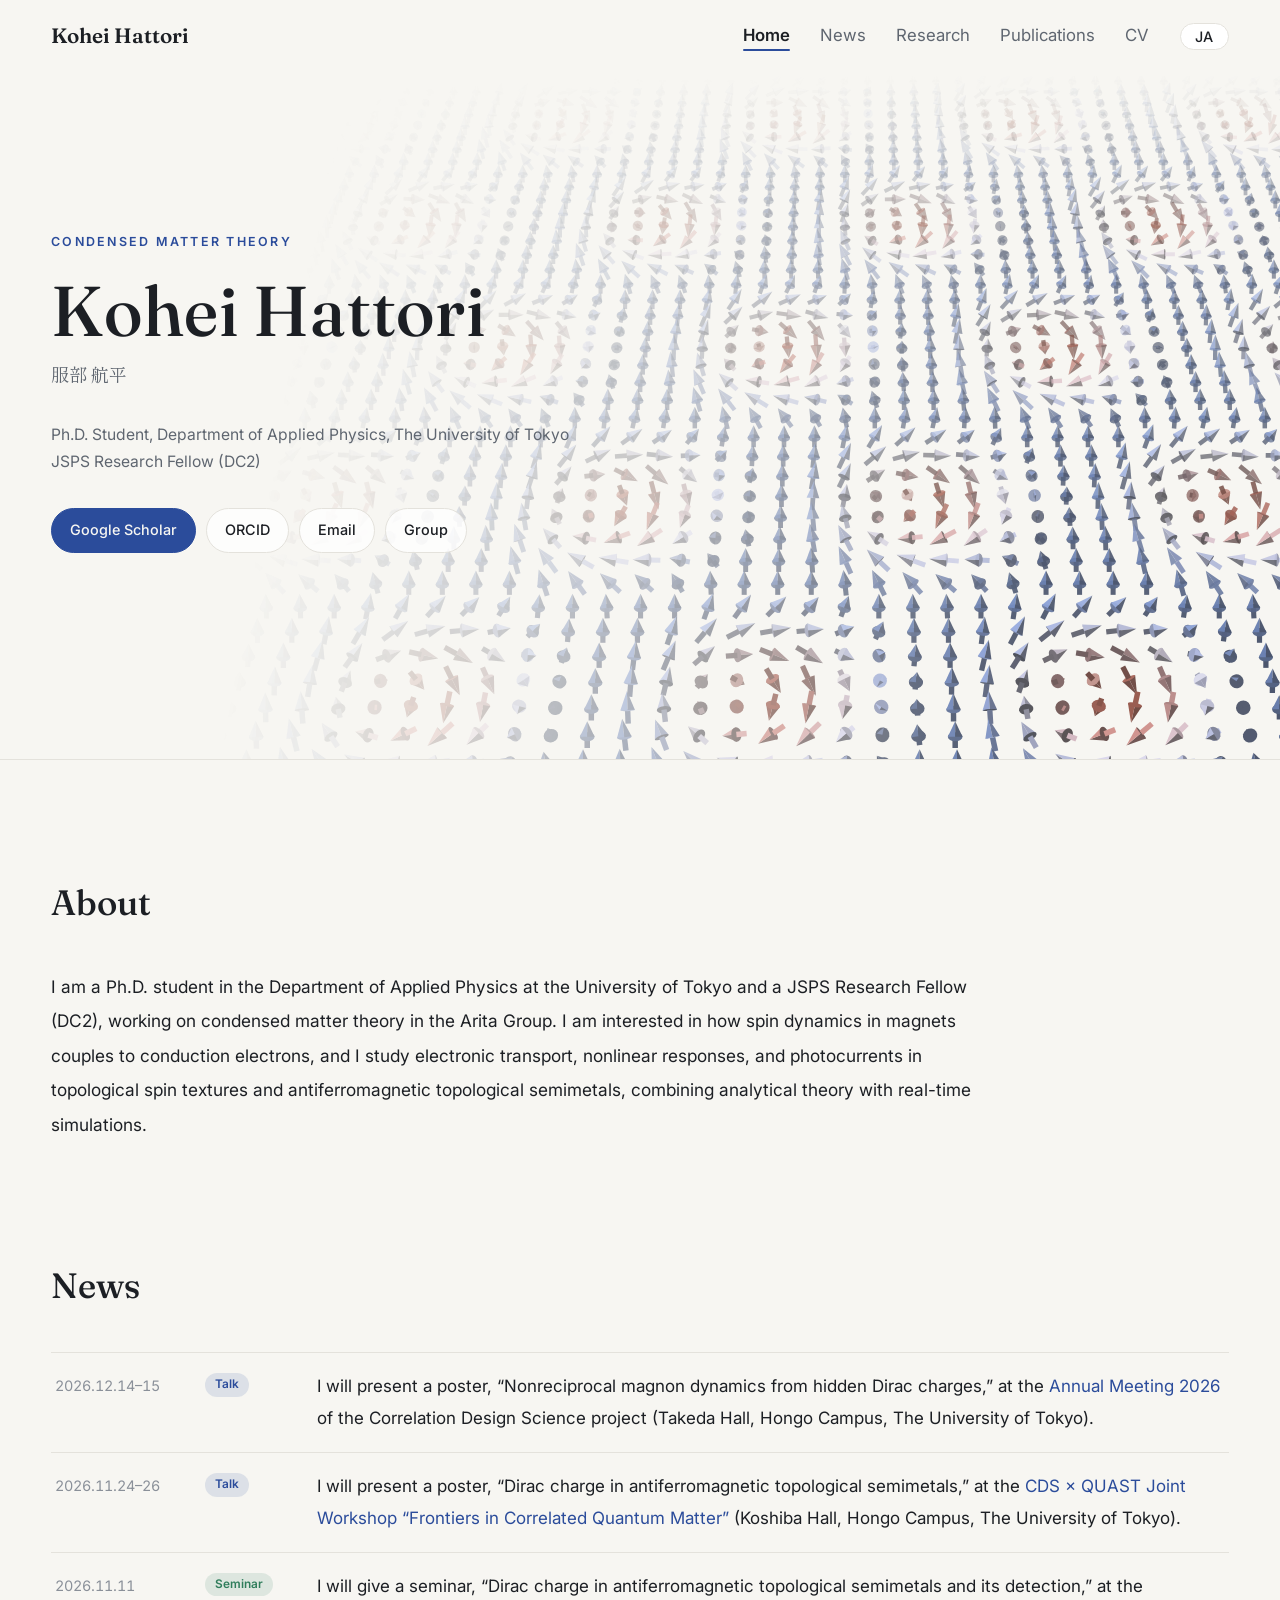
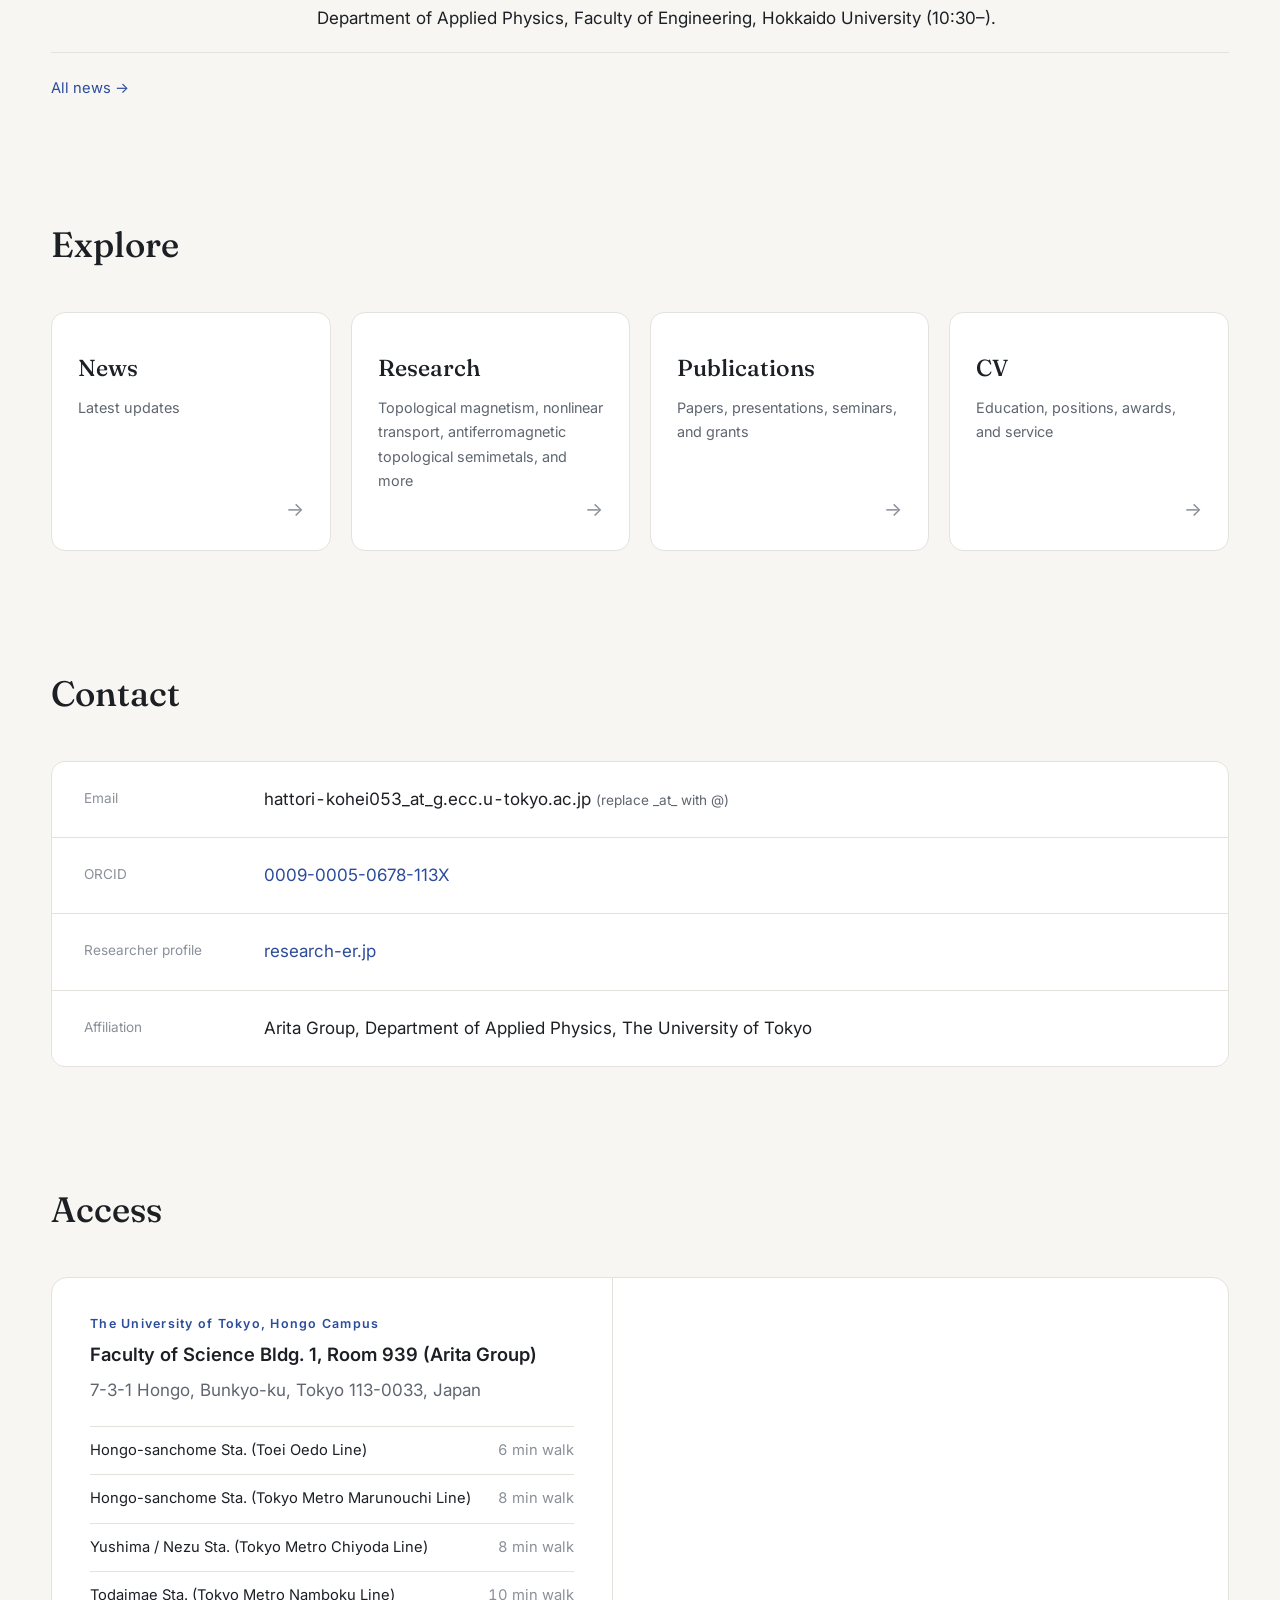
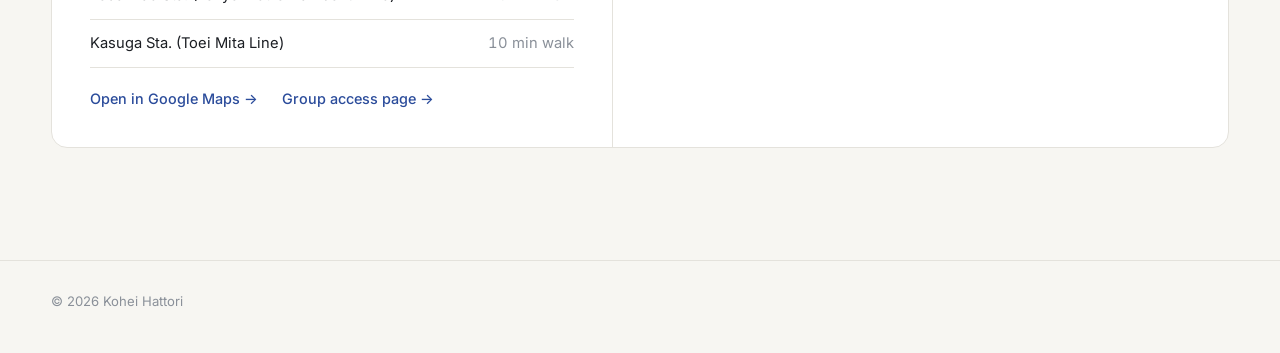
==== commit e9510d43: "Auto-detect language, add CV print/PDF layout, Shippori Mincho headings, and slide/poster link style" ====
--- a/index.html
+++ b/index.html
@@ -10,9 +10,18 @@
   <link rel="apple-touch-icon" href="apple-touch-icon.png">
   <link rel="preconnect" href="https://fonts.googleapis.com">
   <link rel="preconnect" href="https://fonts.gstatic.com" crossorigin>
-  <link href="https://fonts.googleapis.com/css2?family=Fraunces:opsz,wght@9..144,400;9..144,500;9..144,600&family=Inter:wght@400;500;600&family=Noto+Sans+JP:wght@400;500;700&family=Noto+Serif+JP:wght@500;600&display=swap" rel="stylesheet">
-  <link rel="stylesheet" href="style.css?v=20261110d">
-  <script>document.documentElement.classList.add("js");</script>
+  <link href="https://fonts.googleapis.com/css2?family=Fraunces:opsz,wght@9..144,400;9..144,500;9..144,600&family=Inter:wght@400;500;600&family=Noto+Sans+JP:wght@400;500;700&family=Shippori+Mincho:wght@500;600&display=swap" rel="stylesheet">
+  <link rel="stylesheet" href="style.css?v=20261110f">
+  <script>
+    // 表示言語を描画前に決める：保存された選択 → ブラウザの言語（日本語以外なら英語）
+    (function () {
+      var d = document.documentElement, l = null;
+      d.classList.add("js");
+      try { l = localStorage.getItem("lang"); } catch (e) {}
+      if (l !== "ja" && l !== "en") l = /^ja\b/i.test(navigator.language || "") ? "ja" : "en";
+      d.lang = l;
+    })();
+  </script>
 </head>
 <body>
   <header class="site-header">
@@ -163,7 +172,7 @@
     <p>&copy; <span id="year">2026</span> Kohei Hattori</p>
   </footer>
 
-  <script src="news-data.js?v=20261110d"></script>
-  <script src="script.js?v=20261110d"></script>
+  <script src="news-data.js?v=20261110f"></script>
+  <script src="script.js?v=20261110f"></script>
 </body>
 </html>
--- a/style.css
+++ b/style.css
@@ -8,7 +8,7 @@
   --accent: #2b4c9b;
   --accent-soft: #e8edf8;
   --warm: #c2553d;
-  --serif: "Fraunces", "Noto Serif JP", Georgia, serif;
+  --serif: "Fraunces", "Shippori Mincho", "Noto Serif JP", Georgia, serif;
   --sans: "Inter", "Noto Sans JP", system-ui, sans-serif;
   --max: 920px;
   /* スキルミオン背景の色 (m_z = +1 / -1) */
@@ -1179,3 +1179,66 @@
 @media (prefers-color-scheme: dark) {
   .map-land { fill: color-mix(in srgb, var(--accent) 30%, var(--surface)); stroke: color-mix(in srgb, var(--accent) 60%, var(--surface)); }
 }
+
+/* ===== 経歴：PDF 保存ボタン ===== */
+.cv-print-btn {
+  display: inline-flex;
+  align-items: center;
+  gap: 8px;
+  padding: 6px 16px;
+  border: 1px solid var(--accent);
+  border-radius: 999px;
+  background: var(--accent);
+  color: var(--bg);
+  font: 500 .92rem var(--sans);
+  cursor: pointer;
+  transition: opacity .2s;
+}
+.cv-print-btn::before { content: "↓"; font-weight: 600; }
+.cv-print-btn:hover { opacity: .85; }
+.print-only { display: none; }
+
+/* ===== 印刷・PDF 保存用のレイアウト（全ページ共通、A4） ===== */
+@media print {
+  @page { size: A4; margin: 16mm 15mm; }
+  :root {
+    --bg: #fff; --surface: #fff; --text: #111; --muted: #444; --faint: #666;
+    --border: #ccc; --accent: #1f3c80; --accent-soft: #eef1f8;
+  }
+  html, body { background: #fff !important; color: #111; font-size: 10.5pt; line-height: 1.6; }
+  .site-header, .site-footer, .hero-canvas, .no-print, .menu-toggle, .lang-toggle,
+  .page-head, .hero-links, .page-jump, .more, .map-figure { display: none !important; }
+  .print-only { display: block !important; }
+  .js .reveal { opacity: 1 !important; transform: none !important; }
+  main > .section, .hero-inner, .page-head-inner { max-width: none; padding: 0 !important; margin: 0; }
+  main > .section + .section { margin-top: 10mm; }
+  .section-title { font-size: 15pt; margin-bottom: 4mm; }
+  .sub-title { margin: 0 0 3mm; font-size: 10pt; }
+  .sub-title-gap { margin-top: 7mm; }
+  .timeline li { padding-bottom: 3.5mm; break-inside: avoid; }
+  .timeline::before { left: 144px; }
+  .timeline li { grid-template-columns: 144px 1fr; gap: 24px; }
+  .timeline li::after { left: 140px; }
+  .cv-cols { margin-top: 7mm; gap: 10mm; }
+  .plain-list li { padding-bottom: 2mm; break-inside: avoid; }
+  a { color: inherit; text-decoration: none; }
+  details > summary::after { display: none; }
+  .cv-print-head { margin-bottom: 8mm; padding-bottom: 4mm; border-bottom: 1.5px solid #1f3c80; }
+  .cv-print-head h1 { margin: 0; font-family: var(--serif); font-weight: 600; font-size: 20pt; line-height: 1.2; }
+  .cv-print-head h1 small { margin-left: 4mm; font-size: 11pt; font-weight: 500; color: #555; }
+  .cv-print-head p { margin: 1.5mm 0 0; font-size: 9pt; color: #333; }
+}
+
+/* ===== 業績：発表のスライド・ポスター（PDF）ボタン ===== */
+.p-files { display: flex; flex-wrap: wrap; gap: 6px; margin: 8px 0 2px; }
+.p-files .tag { display: inline-flex; align-items: center; gap: 5px; }
+.p-files .tag::before {
+  content: "";
+  width: 9px;
+  height: 11px;
+  border: 1.5px solid currentColor;
+  border-radius: 1.5px;
+  border-top-right-radius: 4px;
+  opacity: .8;
+}
+.p-files .tag:hover { text-decoration: none; border-color: var(--accent); color: var(--accent); }
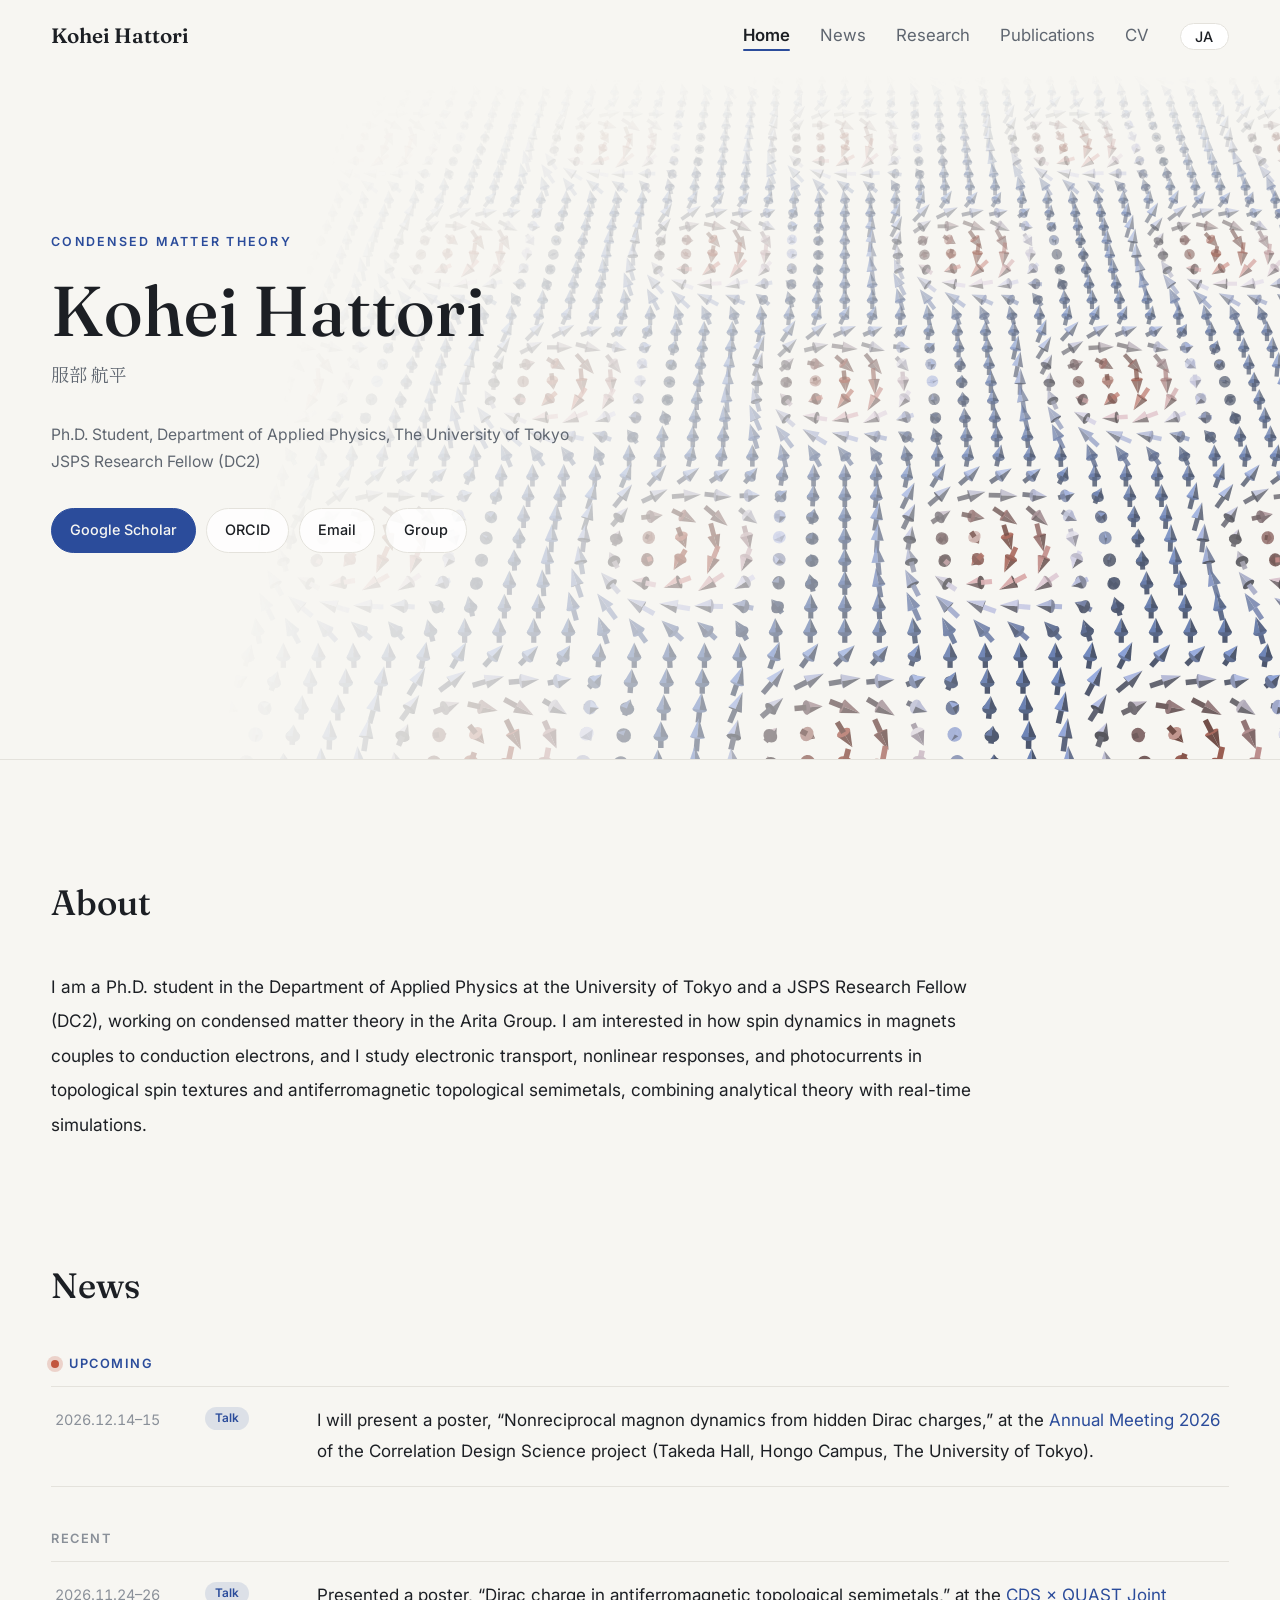
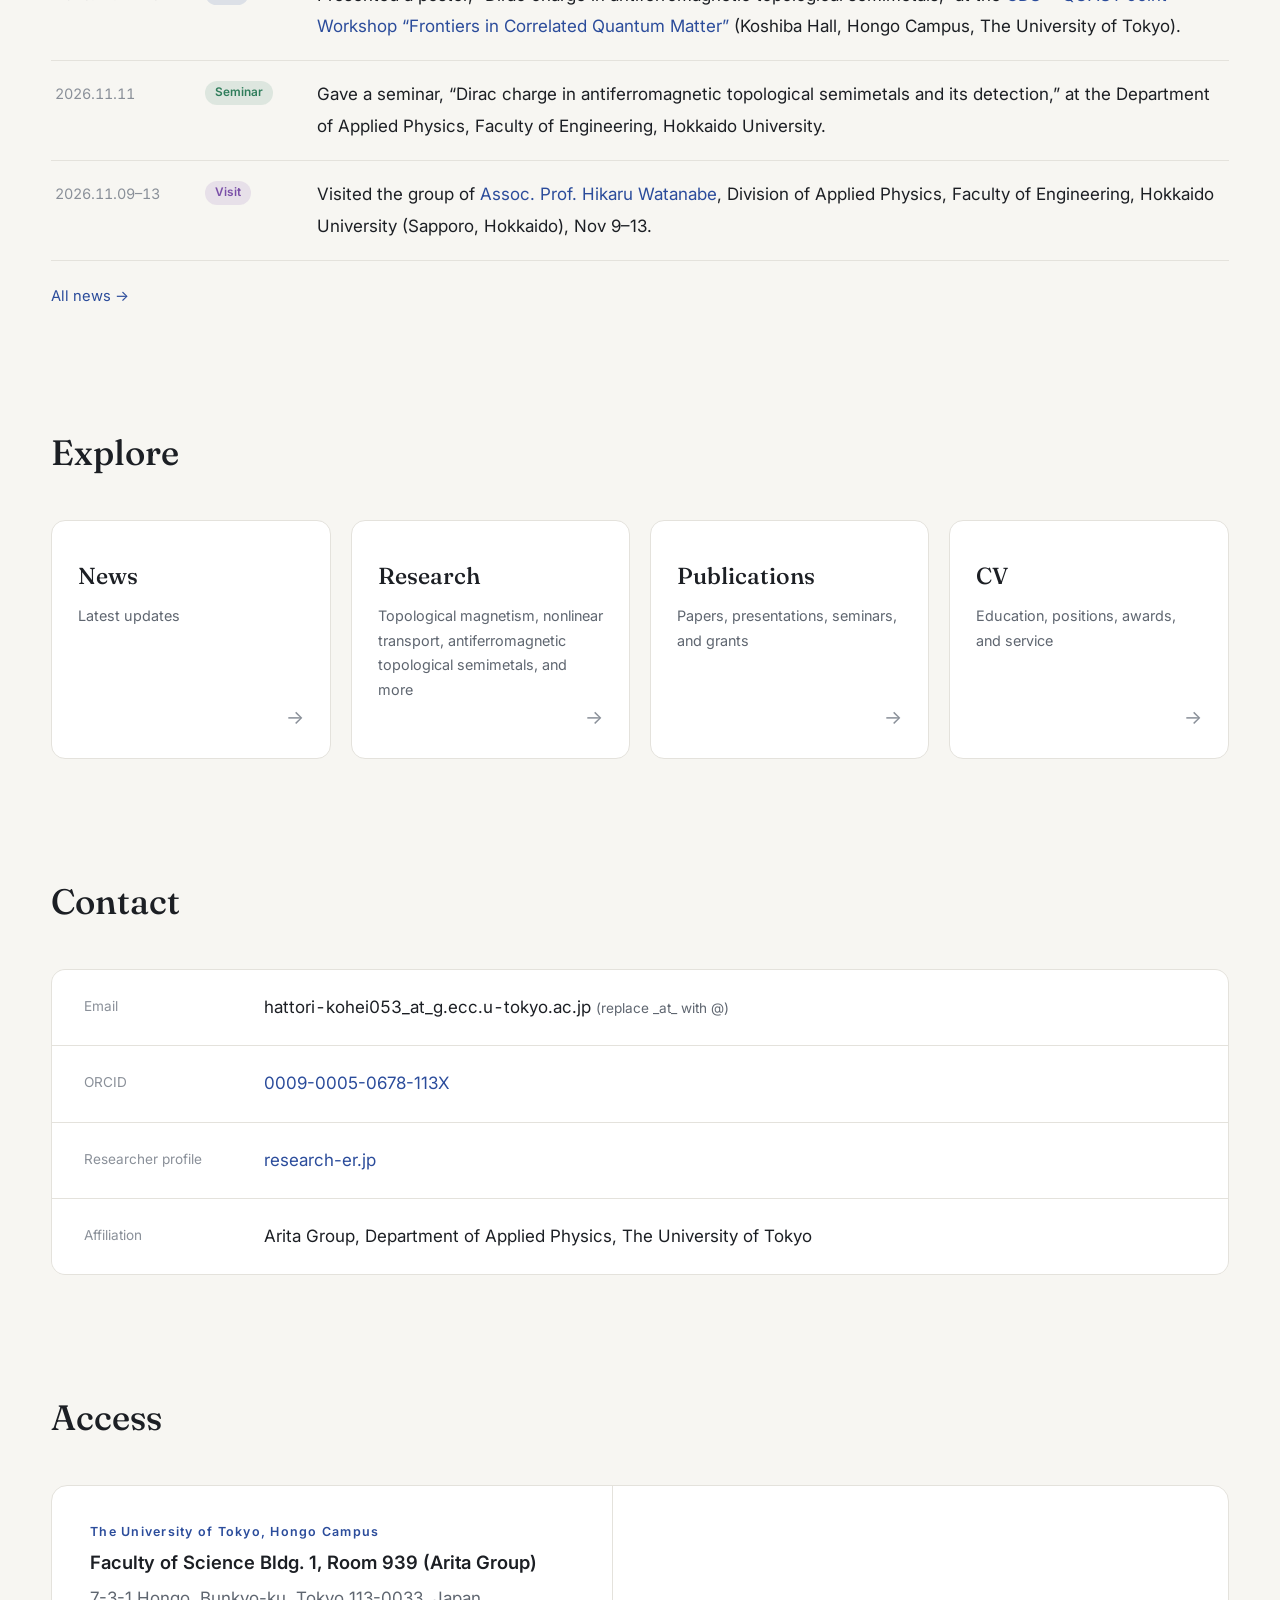
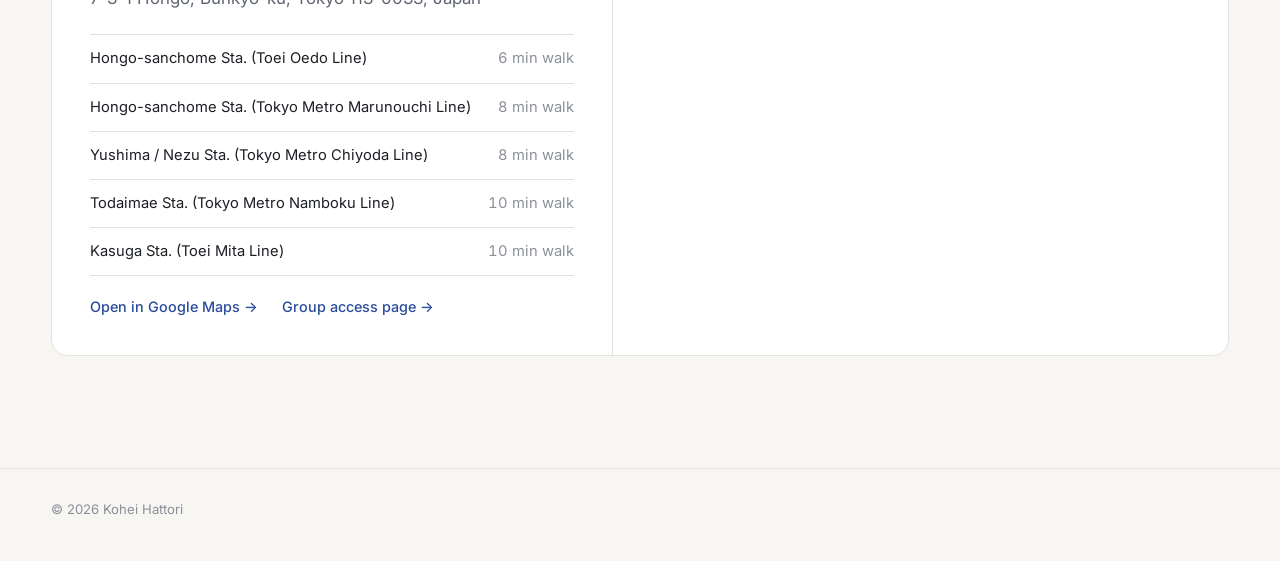
==== commit 1f0b712c: "Split news into upcoming/past, add side TOC and back-to-top, hero entrance animation, and OGP card C" ====
--- a/index.html
+++ b/index.html
@@ -5,13 +5,22 @@
   <meta name="viewport" content="width=device-width, initial-scale=1">
   <title>Kohei Hattori</title>
   <meta name="description" content="服部航平（東京大学大学院 工学系研究科 物理工学専攻）のホームページ。物性理論、トポロジカル磁性、スピン・電荷結合輸送。">
+  <meta property="og:type" content="website">
+  <meta property="og:site_name" content="Kohei Hattori">
+  <meta property="og:title" content="Kohei Hattori — 服部 航平">
+  <meta property="og:description" content="Condensed matter theorist at the University of Tokyo. 物性理論（トポロジカル磁性、スピン・電荷結合ダイナミクス、反強磁性トポロジカル半金属）。">
+  <meta property="og:url" content="https://hattorikohei76.github.io/">
+  <meta property="og:image" content="https://hattorikohei76.github.io/og-image.jpg">
+  <meta property="og:image:width" content="1200">
+  <meta property="og:image:height" content="630">
+  <meta name="twitter:card" content="summary_large_image">
   <link rel="icon" href="favicon.svg" type="image/svg+xml">
   <link rel="icon" href="favicon-32.png" type="image/png" sizes="32x32">
   <link rel="apple-touch-icon" href="apple-touch-icon.png">
   <link rel="preconnect" href="https://fonts.googleapis.com">
   <link rel="preconnect" href="https://fonts.gstatic.com" crossorigin>
   <link href="https://fonts.googleapis.com/css2?family=Fraunces:opsz,wght@9..144,400;9..144,500;9..144,600&family=Inter:wght@400;500;600&family=Noto+Sans+JP:wght@400;500;700&family=Shippori+Mincho:wght@500;600&display=swap" rel="stylesheet">
-  <link rel="stylesheet" href="style.css?v=20261110f">
+  <link rel="stylesheet" href="style.css?v=20261110h">
   <script>
     // 表示言語を描画前に決める：保存された選択 → ブラウザの言語（日本語以外なら英語）
     (function () {
@@ -78,10 +87,10 @@
       </div>
     </section>
 
-    <!-- ===== ニュース（最新 3 件、news-data.js から表示） ===== -->
+    <!-- ===== ニュース（これからの予定とこれまでを自動で分けて表示、news-data.js から） ===== -->
     <section class="section reveal">
       <h2 class="section-title"><span data-ja>ニュース</span><span data-en>News</span></h2>
-      <ol class="news-list" data-news data-limit="3"></ol>
+      <div data-news-home data-upcoming="3" data-past="3"></div>
       <p class="more"><a href="news.html"><span data-ja>すべてのニュースを見る</span><span data-en>All news</span> →</a></p>
     </section>
 
@@ -172,7 +181,7 @@
     <p>&copy; <span id="year">2026</span> Kohei Hattori</p>
   </footer>
 
-  <script src="news-data.js?v=20261110f"></script>
-  <script src="script.js?v=20261110f"></script>
+  <script src="news-data.js?v=20261110h"></script>
+  <script src="script.js?v=20261110h"></script>
 </body>
 </html>
--- a/style.css
+++ b/style.css
@@ -1242,3 +1242,126 @@
   opacity: .8;
 }
 .p-files .tag:hover { text-decoration: none; border-color: var(--accent); color: var(--accent); }
+
+/* hidden 属性は display 指定より優先して隠す */
+[hidden] { display: none !important; }
+
+/* ===== ニュース：これからの予定 / これまで ===== */
+.news-sub { margin-bottom: 10px; }
+.news-sub-upcoming { display: flex; align-items: center; gap: 10px; color: var(--accent); }
+.news-sub-upcoming::before {
+  content: "";
+  width: 8px;
+  height: 8px;
+  border-radius: 50%;
+  background: var(--warm);
+  box-shadow: 0 0 0 4px color-mix(in srgb, var(--warm) 22%, transparent);
+}
+
+/* ===== 追従する目次 ===== */
+.side-toc {
+  position: fixed;
+  right: 16px;
+  top: 50%;
+  z-index: 15;
+  display: flex;
+  flex-direction: column;
+  align-items: flex-end;
+  gap: 4px;
+  transform: translateY(-50%);
+  opacity: 0;
+  pointer-events: none;
+  transition: opacity .3s;
+}
+.side-toc.is-visible { opacity: 1; pointer-events: auto; }
+.side-toc a {
+  display: flex;
+  align-items: center;
+  gap: 10px;
+  padding: 4px 0;
+  color: var(--faint);
+  font-size: .8rem;
+  font-weight: 500;
+  line-height: 1.3;
+}
+.side-toc a:hover { text-decoration: none; color: var(--accent); }
+.toc-dot {
+  flex-shrink: 0;
+  width: 9px;
+  height: 9px;
+  margin: 0 2px;
+  border-radius: 50%;
+  border: 1.5px solid var(--faint);
+  background: var(--bg);
+  transition: transform .2s, background .2s, border-color .2s;
+}
+.toc-sub .toc-dot { width: 6px; height: 6px; margin: 0 3.5px; }
+.toc-sub { font-size: .74rem; }
+.side-toc a.is-active { color: var(--accent); font-weight: 600; }
+.side-toc a.is-active .toc-dot { background: var(--accent); border-color: var(--accent); transform: scale(1.35); }
+.side-toc a:hover .toc-dot { border-color: var(--accent); }
+/* 余白が狭い画面では点だけ表示し、マウスを乗せたときに項目名を出す */
+.toc-label {
+  padding: 2px 10px;
+  border-radius: 999px;
+  background: var(--surface);
+  border: 1px solid var(--border);
+  white-space: nowrap;
+  opacity: 0;
+  transform: translateX(6px);
+  transition: opacity .2s, transform .2s;
+}
+.side-toc:hover .toc-label { opacity: 1; transform: none; }
+@media (min-width: 1700px) {
+  .side-toc { right: max(20px, calc((100vw - 1440px) / 2 - 150px)); }
+  .toc-label { opacity: 1; transform: none; padding: 0; background: none; border: 0; }
+}
+@media (max-width: 900px) { .side-toc { display: none; } }
+
+/* ===== 先頭へ戻るボタン ===== */
+.to-top {
+  position: fixed;
+  right: 20px;
+  bottom: 24px;
+  z-index: 15;
+  width: 44px;
+  height: 44px;
+  border: 1px solid var(--border);
+  border-radius: 50%;
+  background: var(--surface);
+  box-shadow: 0 8px 28px -14px rgba(20, 30, 60, .45);
+  cursor: pointer;
+  opacity: 0;
+  pointer-events: none;
+  transform: translateY(8px);
+  transition: opacity .3s, transform .3s, border-color .2s;
+}
+.to-top.is-visible { opacity: 1; pointer-events: auto; transform: none; }
+.to-top:hover { border-color: var(--accent); }
+.to-top span {
+  display: block;
+  width: 10px;
+  height: 10px;
+  margin: 4px auto 0;
+  border-left: 2px solid var(--accent);
+  border-top: 2px solid var(--accent);
+  transform: rotate(45deg);
+}
+
+/* ===== トップ：名前などが順に現れる ===== */
+@keyframes hero-in {
+  from { opacity: 0; transform: translateY(14px); }
+  to   { opacity: 1; transform: none; }
+}
+.js .hero .hero-inner > * { animation: hero-in .6s cubic-bezier(.2, .7, .2, 1) both; }
+.js .hero .hero-inner > :nth-child(1) { animation-delay: .05s; }
+.js .hero .hero-inner > :nth-child(2) { animation-delay: .13s; }
+.js .hero .hero-inner > :nth-child(3) { animation-delay: .21s; }
+.js .hero .hero-inner > :nth-child(4) { animation-delay: .29s; }
+.js .hero .hero-inner > :nth-child(5) { animation-delay: .37s; }
+@media (prefers-reduced-motion: reduce) {
+  .js .hero .hero-inner > * { animation: none; }
+}
+@media print {
+  .js .hero .hero-inner > * { animation: none; }
+}
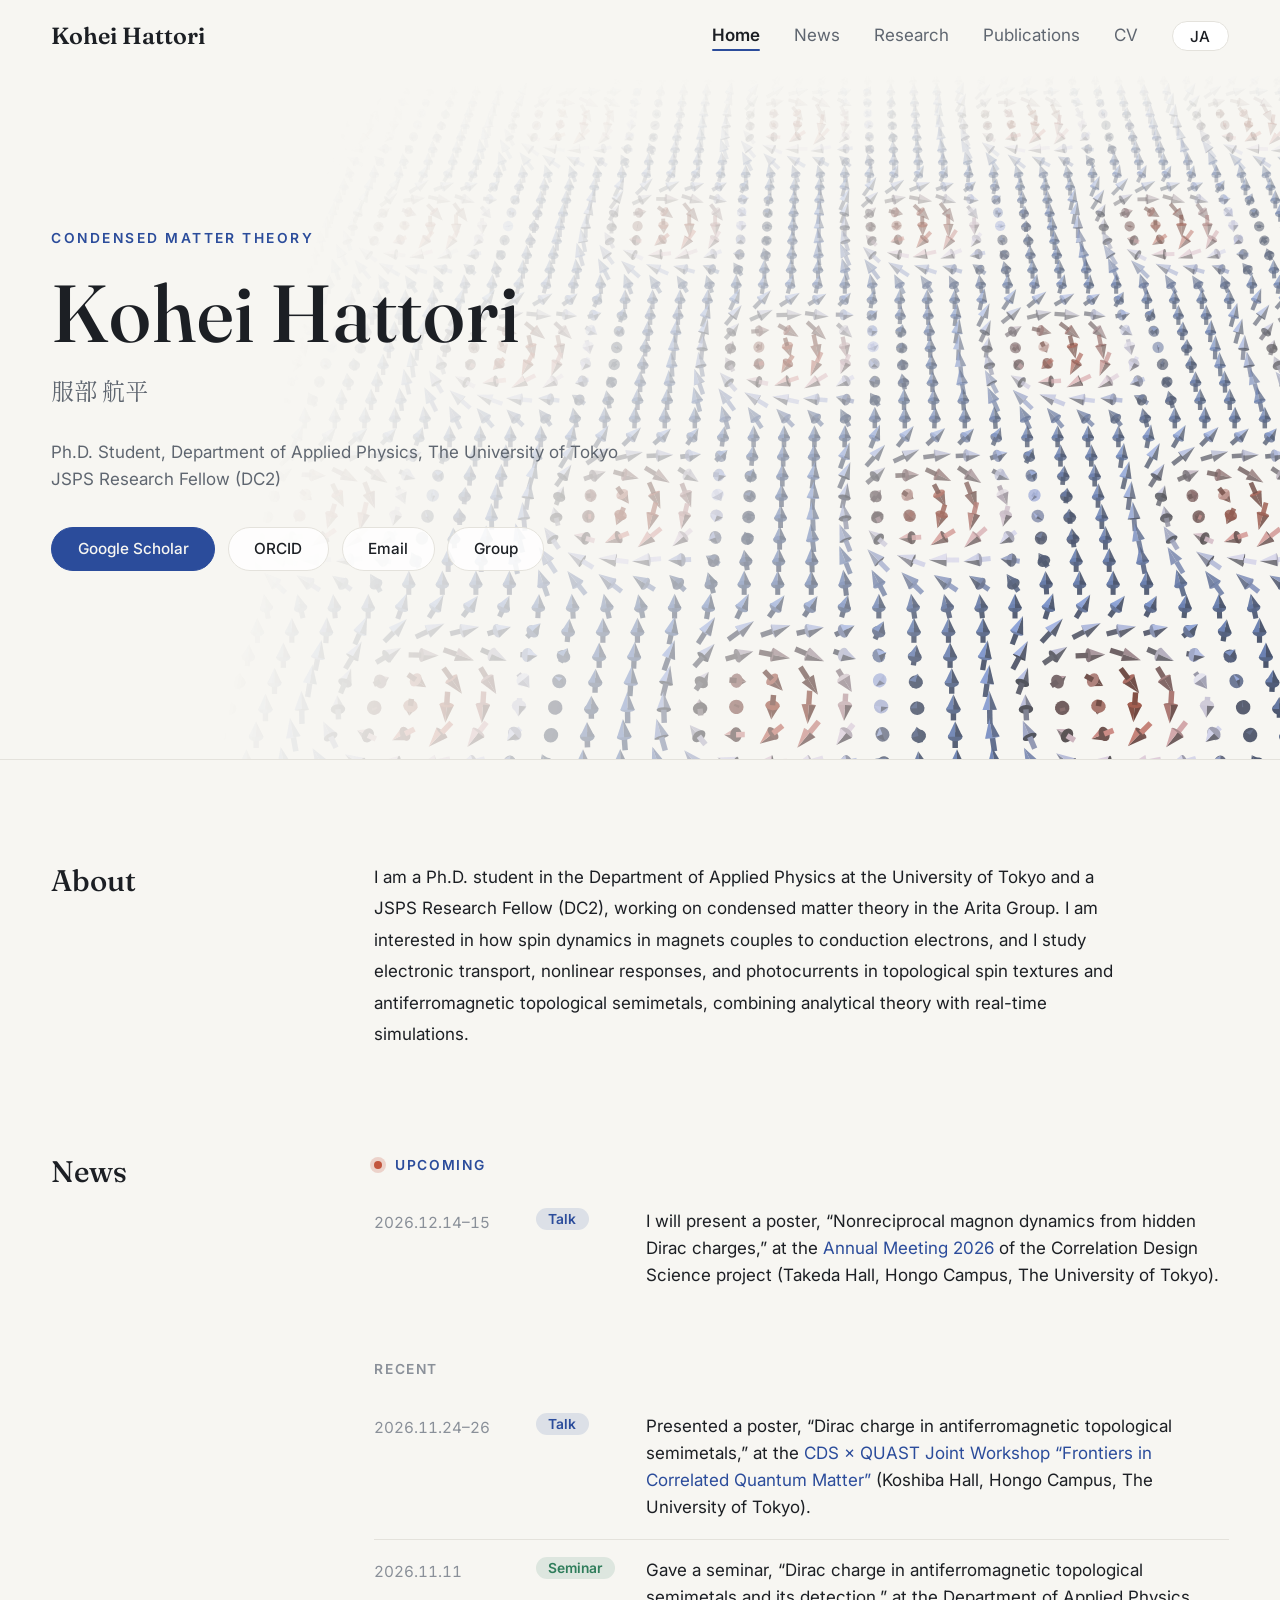
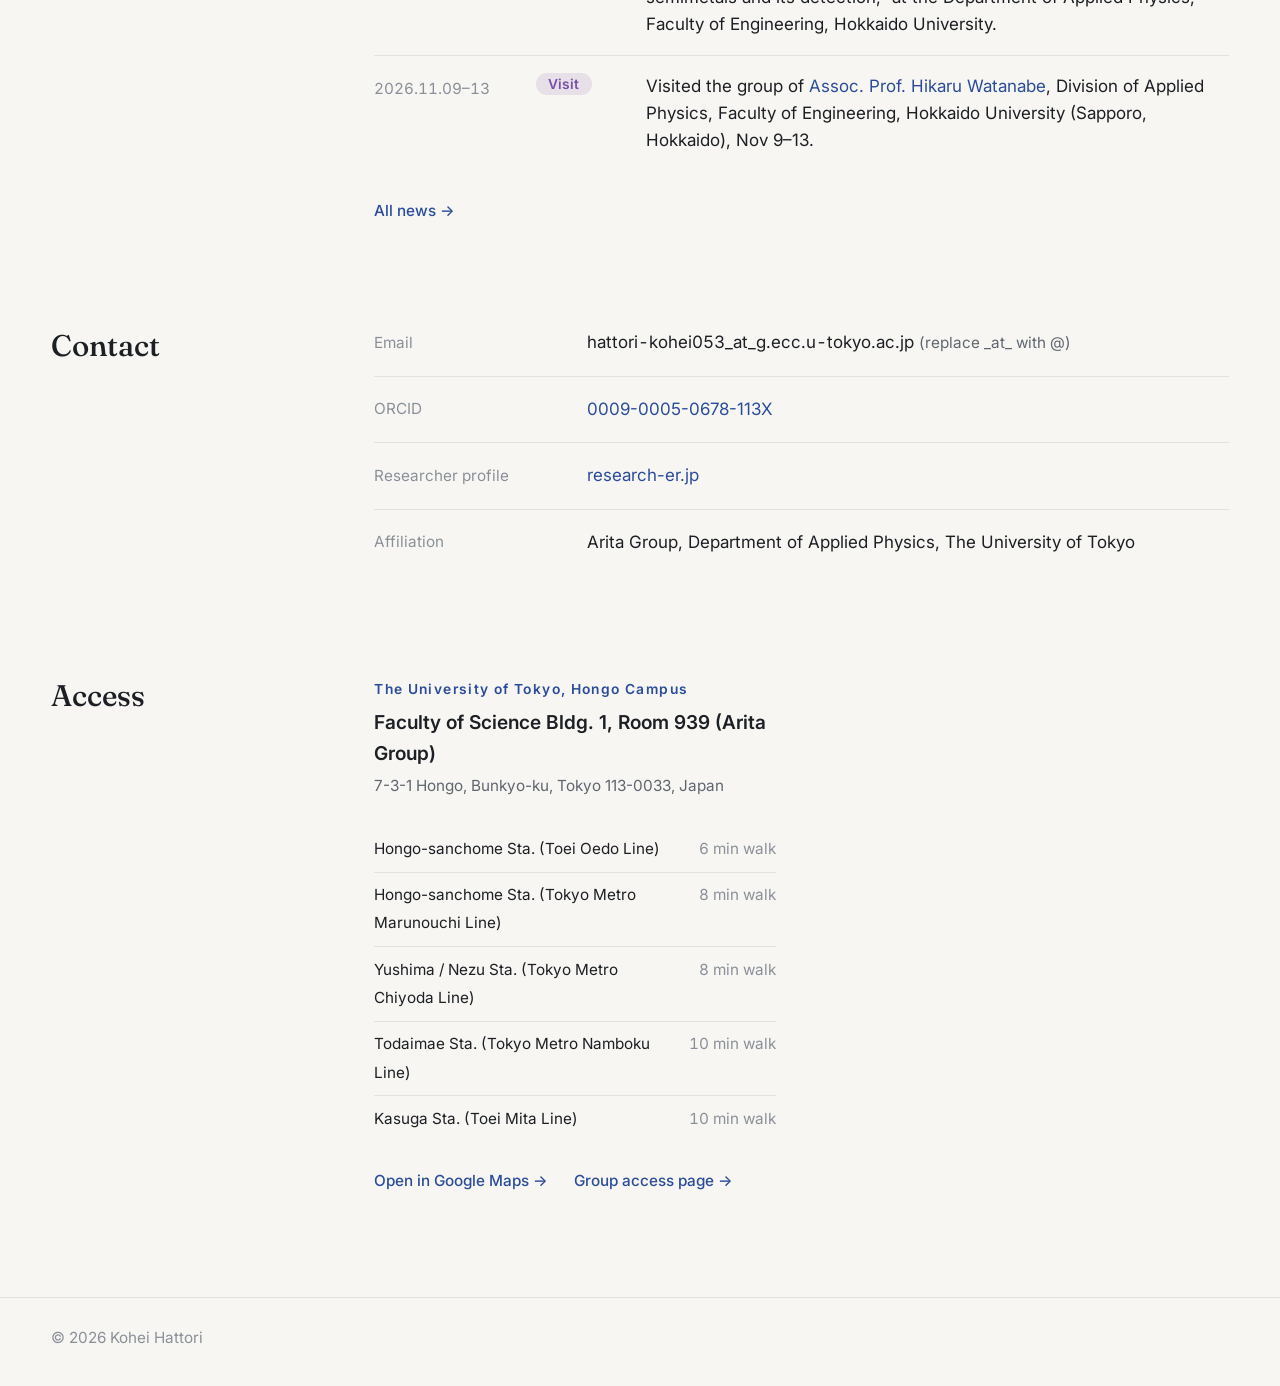
==== commit 345c19c9: "Systematize type and spacing scales, add two-column section layout, and reduce borders and nesting C" ====
--- a/index.html
+++ b/index.html
@@ -20,7 +20,7 @@
   <link rel="preconnect" href="https://fonts.googleapis.com">
   <link rel="preconnect" href="https://fonts.gstatic.com" crossorigin>
   <link href="https://fonts.googleapis.com/css2?family=Fraunces:opsz,wght@9..144,400;9..144,500;9..144,600&family=Inter:wght@400;500;600&family=Noto+Sans+JP:wght@400;500;700&family=Shippori+Mincho:wght@500;600&display=swap" rel="stylesheet">
-  <link rel="stylesheet" href="style.css?v=20261110h">
+  <link rel="stylesheet" href="style.css?v=20261111a">
   <script>
     // 表示言語を描画前に決める：保存された選択 → ブラウザの言語（日本語以外なら英語）
     (function () {
@@ -94,37 +94,6 @@
       <p class="more"><a href="news.html"><span data-ja>すべてのニュースを見る</span><span data-en>All news</span> →</a></p>
     </section>
 
-    <!-- ===== 各ページへの案内 ===== -->
-    <section class="section reveal">
-      <h2 class="section-title"><span data-ja>コンテンツ</span><span data-en>Explore</span></h2>
-      <div class="explore">
-        <a class="explore-card" href="news.html">
-          <span class="explore-en">News</span>
-          <span class="explore-title"><span data-ja>ニュース</span><span data-en>News</span></span>
-          <span class="explore-desc"><span data-ja>最新のお知らせ</span><span data-en>Latest updates</span></span>
-          <span class="explore-arrow" aria-hidden="true">→</span>
-        </a>
-        <a class="explore-card" href="research.html">
-          <span class="explore-en">Research</span>
-          <span class="explore-title"><span data-ja>研究</span><span data-en>Research</span></span>
-          <span class="explore-desc"><span data-ja>トポロジカル磁性、非線形輸送、反強磁性トポロジカル半金属などの研究テーマ</span><span data-en>Topological magnetism, nonlinear transport, antiferromagnetic topological semimetals, and more</span></span>
-          <span class="explore-arrow" aria-hidden="true">→</span>
-        </a>
-        <a class="explore-card" href="publications.html">
-          <span class="explore-en">Publications</span>
-          <span class="explore-title"><span data-ja>業績</span><span data-en>Publications</span></span>
-          <span class="explore-desc"><span data-ja>論文、学会発表・セミナー、競争的資金</span><span data-en>Papers, presentations, seminars, and grants</span></span>
-          <span class="explore-arrow" aria-hidden="true">→</span>
-        </a>
-        <a class="explore-card" href="cv.html">
-          <span class="explore-en">CV</span>
-          <span class="explore-title"><span data-ja>経歴</span><span data-en>CV</span></span>
-          <span class="explore-desc"><span data-ja>学歴・職歴、受賞、活動</span><span data-en>Education, positions, awards, and service</span></span>
-          <span class="explore-arrow" aria-hidden="true">→</span>
-        </a>
-      </div>
-    </section>
-
     <!-- ===== 連絡先 ===== -->
     <section id="contact" class="section reveal">
       <h2 class="section-title"><span data-ja>連絡先</span><span data-en>Contact</span></h2>
@@ -181,7 +150,7 @@
     <p>&copy; <span id="year">2026</span> Kohei Hattori</p>
   </footer>
 
-  <script src="news-data.js?v=20261110h"></script>
-  <script src="script.js?v=20261110h"></script>
+  <script src="news-data.js?v=20261111a"></script>
+  <script src="script.js?v=20261111a"></script>
 </body>
 </html>
--- a/style.css
+++ b/style.css
@@ -1,4 +1,13 @@
+/* =====================================================================
+   Kohei Hattori — homepage styles
+
+   文字サイズ・余白・幅は、下の「デザインの基準」にある変数だけを使う。
+   新しい数値を足したくなったら、まず既存の段階で足りないか確認する。
+   ===================================================================== */
+
+/* ===== デザインの基準 ===== */
 :root {
+  /* 色 */
   --bg: #f7f6f2;
   --surface: #ffffff;
   --text: #1c1f24;
@@ -8,13 +17,59 @@
   --accent: #2b4c9b;
   --accent-soft: #e8edf8;
   --warm: #c2553d;
-  --serif: "Fraunces", "Shippori Mincho", "Noto Serif JP", Georgia, serif;
-  --sans: "Inter", "Noto Sans JP", system-ui, sans-serif;
-  --max: 920px;
+
   /* スキルミオン背景の色 (m_z = +1 / -1) */
   --spin-up: 92, 124, 196;
   --spin-mid: 196, 192, 214;
   --spin-down: 206, 84, 60;
+
+  /* ニュースの種類ラベル */
+  --tag-talk: #2b4c9b;
+  --tag-invited: #c2553d;
+  --tag-seminar: #2f7d5b;
+  --tag-visit: #7a4fa8;
+  --tag-award: #a87a12;
+  --tag-info: #6b7280;
+
+  /* 書体 */
+  --serif: "Fraunces", "Shippori Mincho", "Noto Serif JP", Georgia, serif;
+  --sans: "Inter", "Noto Sans JP", system-ui, sans-serif;
+
+  /* 文字サイズ：本文用 6 段階 ＋ 大見出し 2 段階 */
+  --fs-xs: .8125rem;   /* ラベル・タグ・件数 */
+  --fs-sm: .9rem;      /* 日付・補足・ボタン */
+  --fs-base: 1rem;     /* 本文 */
+  --fs-md: 1.125rem;   /* 項目のタイトル */
+  --fs-lg: 1.375rem;   /* 小見出し */
+  --fs-xl: 1.75rem;    /* セクション見出し */
+  --fs-page: clamp(2.25rem, 5vw, 3.5rem);    /* 各ページの題 */
+  --fs-hero: clamp(2.6rem, 6.5vw, 4.75rem);  /* トップの名前 */
+
+  /* 行の高さ：3 段階 */
+  --lh-tight: 1.3;
+  --lh-snug: 1.6;
+  --lh-body: 1.85;
+
+  /* 余白：9 段階 */
+  --s1: .25rem;
+  --s2: .5rem;
+  --s3: .75rem;
+  --s4: 1rem;
+  --s5: 1.5rem;
+  --s6: 2rem;
+  --s7: 3rem;
+  --s8: 4rem;
+  --s9: 6rem;
+
+  /* 幅 */
+  --max: 1440px;                        /* ページ全体の最大幅 */
+  --gutter: clamp(16px, 4vw, 56px);     /* 左右の余白 */
+  --side: 15rem;                        /* 2 段組のときの見出しの列 */
+  --date-col: 5rem;                     /* 日付・年の列 */
+  --measure: 44em;                      /* 文章の 1 行の長さの上限 */
+
+  --radius: 12px;
+  --nav-h: 60px;
 }
 
 @media (prefers-color-scheme: dark) {
@@ -31,22 +86,37 @@
     --spin-up: 120, 160, 245;
     --spin-mid: 225, 226, 236;
     --spin-down: 240, 128, 100;
+    --tag-talk: #8fb0f5;
+    --tag-invited: #ec8a72;
+    --tag-seminar: #6fcf9f;
+    --tag-visit: #c3a2ee;
+    --tag-award: #e6c25a;
+    --tag-info: #a2a8b1;
   }
 }
 
+/* 画面が広いほど全体の文字を少し大きくする（各サイズは rem なので一緒に変わる） */
+html { font-size: 100%; scroll-behavior: smooth; scroll-padding-top: 84px; }
+@media (min-width: 1000px) { html { font-size: 106.25%; } }
+@media (min-width: 1400px) { html { font-size: 112.5%; } }
+@media (min-width: 721px)  { :root { --nav-h: 72px; } }
+
+/* ===== 基本 ===== */
 * { box-sizing: border-box; }
 
-html { scroll-behavior: smooth; scroll-padding-top: 72px; }
-
 body {
+  display: flex;
+  flex-direction: column;
+  min-height: 100vh;
   margin: 0;
   background: var(--bg);
   color: var(--text);
   font-family: var(--sans);
-  font-size: 16px;
-  line-height: 1.85;
+  font-size: var(--fs-base);
+  line-height: var(--lh-body);
   -webkit-font-smoothing: antialiased;
 }
+main { flex: 1; }
 
 a { color: var(--accent); text-decoration: none; }
 a:hover { text-decoration: underline; text-underline-offset: 3px; }
@@ -54,14 +124,20 @@
 /* 言語切替: html[lang] に合わせて片方だけ表示 */
 html[lang="ja"] [data-en],
 html[lang="en"] [data-ja] { display: none; }
+
+/* hidden 属性は display 指定より優先して隠す */
+[hidden] { display: none !important; }
+
+.nowrap { white-space: nowrap; }
+.print-only { display: none; }
 
 /* ===== ヘッダー ===== */
 .site-header {
   position: fixed;
   inset: 0 0 auto 0;
   z-index: 20;
+  border-bottom: 1px solid transparent;
   transition: background .3s, border-color .3s;
-  border-bottom: 1px solid transparent;
 }
 .site-header.scrolled {
   background: color-mix(in srgb, var(--bg) 82%, transparent);
@@ -71,19 +147,19 @@
 }
 
 .nav {
-  max-width: var(--max);
-  margin: 0 auto;
-  padding: 0 16px;
-  height: 60px;
   display: flex;
   align-items: center;
-  gap: 24px;
+  gap: var(--s6);
+  max-width: var(--max);
+  height: var(--nav-h);
+  margin: 0 auto;
+  padding: 0 var(--gutter);
 }
 
 .brand {
   font-family: var(--serif);
   font-weight: 600;
-  font-size: 1.1rem;
+  font-size: var(--fs-lg);
   color: var(--text);
   white-space: nowrap;
 }
@@ -91,712 +167,65 @@
 
 .nav-links {
   display: flex;
-  gap: 22px;
+  gap: var(--s6);
   list-style: none;
   margin: 0 0 0 auto;
   padding: 0;
-  font-size: .9rem;
+  font-size: var(--fs-base);
 }
 .nav-links a { color: var(--muted); }
 .nav-links a:hover { color: var(--text); text-decoration: none; }
+.nav-links a[aria-current="page"] { position: relative; color: var(--text); font-weight: 600; }
+.nav-links a[aria-current="page"]::after {
+  content: "";
+  position: absolute;
+  left: 0; right: 0; bottom: -6px;
+  height: 2px;
+  border-radius: 2px;
+  background: var(--accent);
+}
 
 .lang-toggle {
+  padding: var(--s1) var(--s4);
   border: 1px solid var(--border);
+  border-radius: 999px;
   background: var(--surface);
   color: var(--text);
-  border-radius: 999px;
-  padding: 3px 12px;
-  font: 500 .8rem var(--sans);
+  font: 500 var(--fs-sm) var(--sans);
   letter-spacing: .04em;
   cursor: pointer;
   transition: border-color .2s;
 }
 .lang-toggle:hover { border-color: var(--accent); }
 
-/* ===== ヒーロー ===== */
-.hero {
-  position: relative;
-  min-height: min(92vh, 760px);
-  display: flex;
-  align-items: center;
-  overflow: hidden;
-  border-bottom: 1px solid var(--border);
-}
-
-.hero-canvas {
-  position: absolute;
-  top: 64px;
-  left: 0;
-  width: 100%;
-  height: calc(100% - 64px);
-  -webkit-mask-image: linear-gradient(100deg, transparent 24%, rgba(0,0,0,.45) 52%, #000 80%);
-          mask-image: linear-gradient(100deg, transparent 24%, rgba(0,0,0,.45) 52%, #000 80%);
-  opacity: .82;
-}
-
-.hero-inner {
-  position: relative;
-  width: 100%;
-  max-width: var(--max);
-  margin: 0 auto;
-  padding: 120px 16px 96px;
-}
-
-.eyebrow {
-  margin: 0 0 18px;
-  font-size: .78rem;
-  font-weight: 600;
-  letter-spacing: .18em;
-  text-transform: uppercase;
-  color: var(--accent);
-}
-
-.hero-name {
-  margin: 0;
-  font-family: var(--serif);
-  font-weight: 500;
-  font-size: clamp(2.6rem, 7vw, 4.4rem);
-  line-height: 1.1;
-  letter-spacing: .01em;
-}
-html[lang="ja"] .hero-name { letter-spacing: .08em; }
-
-.hero-sub {
-  margin: 10px 0 0;
-  font-family: var(--serif);
-  font-size: 1.15rem;
-  color: var(--muted);
-}
-
-.hero-affil {
-  margin: 28px 0 0;
-  color: var(--muted);
-  font-size: .98rem;
-  line-height: 1.75;
-}
-
-.hero-links {
-  display: flex;
-  flex-wrap: wrap;
-  gap: 10px;
-  list-style: none;
-  margin: 32px 0 0;
-  padding: 0;
-}
-
-.btn {
-  display: inline-block;
-  padding: 8px 18px;
-  border: 1px solid var(--border);
-  border-radius: 999px;
-  background: color-mix(in srgb, var(--surface) 80%, transparent);
-  color: var(--text);
-  font-size: .9rem;
-  font-weight: 500;
-  transition: border-color .2s, transform .2s;
-}
-.btn:hover { text-decoration: none; border-color: var(--accent); transform: translateY(-1px); }
-.btn-primary { background: var(--accent); border-color: var(--accent); color: var(--bg); }
-
-/* ===== セクション共通 ===== */
-main > .section {
-  max-width: var(--max);
-  margin: 0 auto;
-  padding: 96px 16px 0;
-}
-
-.section-title {
-  display: flex;
-  align-items: baseline;
-  gap: 14px;
-  margin: 0 0 36px;
-  font-family: var(--serif);
-  font-weight: 500;
-  font-size: 1.9rem;
-  line-height: 1.3;
-}
-.section-title .num {
-  font-family: var(--sans);
-  font-size: .8rem;
-  font-weight: 600;
-  letter-spacing: .1em;
-  color: var(--accent);
-}
-
-.prose p { margin: 0; max-width: 42em; font-size: 1.04rem; }
-
-/* スクロールで表示（JS 有効時のみ） */
-.js .reveal { opacity: 0; transform: translateY(16px); transition: opacity .7s ease, transform .7s ease; }
-.js .reveal.visible { opacity: 1; transform: none; }
-
-/* ===== 研究カード ===== */
-.cards {
-  display: grid;
-  grid-template-columns: repeat(2, 1fr);
-  gap: 18px;
-}
-
-.card {
-  display: flex;
-  flex-direction: column;
-  background: var(--surface);
-  border: 1px solid var(--border);
-  border-radius: 14px;
-  padding: 26px 26px 22px;
-  transition: border-color .25s, transform .25s, box-shadow .25s;
-}
-.card:hover {
-  border-color: color-mix(in srgb, var(--accent) 45%, var(--border));
-  transform: translateY(-2px);
-  box-shadow: 0 10px 30px -18px rgba(20, 30, 60, .35);
-}
-
-.card-icon {
-  width: 40px;
-  height: 40px;
-  margin-bottom: 14px;
-  fill: none;
-  stroke: var(--accent);
-  stroke-width: 2;
-  stroke-linecap: round;
-  stroke-linejoin: round;
-}
-.card-icon .thin { stroke-width: 1.2; opacity: .55; }
-.card-icon .fill { fill: var(--warm); stroke: none; }
-
-.card h3 { margin: 0 0 8px; font-size: 1.05rem; font-weight: 600; line-height: 1.5; }
-.card p { margin: 0 0 18px; color: var(--muted); font-size: .93rem; line-height: 1.8; }
-.card-ref { margin-top: auto; font-size: .82rem; font-weight: 500; }
-
-/* ===== 業績 ===== */
-.pubs { list-style: none; margin: 0; padding: 0; }
-
-.pub {
-  display: grid;
-  grid-template-columns: 72px 1fr;
-  gap: 20px;
-  padding: 22px 0;
-  border-top: 1px solid var(--border);
-}
-.pub:last-child { border-bottom: 1px solid var(--border); }
-
-.pub-year {
-  font-family: var(--serif);
-  font-size: 1.05rem;
-  color: var(--faint);
-  padding-top: 1px;
-}
-
-.pub-title {
-  display: block;
-  color: var(--text);
-  font-weight: 600;
-  font-size: 1.04rem;
-  line-height: 1.55;
-}
-.pub-title:hover { color: var(--accent); }
-
-.pub-authors, .pub-venue { margin: 4px 0 0; font-size: .92rem; color: var(--muted); line-height: 1.6; }
-.pub-authors b { color: var(--text); font-weight: 600; }
-
-.pub-tags { display: flex; flex-wrap: wrap; gap: 6px; margin-top: 10px; }
-.tag {
-  display: inline-block;
-  padding: 1px 10px;
-  border: 1px solid var(--border);
-  border-radius: 999px;
-  font-size: .74rem;
-  font-weight: 500;
-  color: var(--muted);
-  line-height: 1.8;
-}
-a.tag:hover { text-decoration: none; border-color: var(--accent); color: var(--accent); }
-.tag-prl { background: var(--accent); border-color: var(--accent); color: var(--bg); }
-.tag-prb { background: var(--accent-soft); border-color: transparent; color: var(--accent); }
-.tag-pre { border-style: dashed; }
-
-.more { margin: 22px 0 0; font-size: .92rem; }
-
-/* ===== 経歴 ===== */
-.timeline { list-style: none; margin: 0; padding: 0; position: relative; }
-.timeline::before {
-  content: "";
-  position: absolute;
-  left: 144px;
-  top: 10px;
-  bottom: 10px;
-  width: 1px;
-  background: var(--border);
-}
-.timeline li {
-  position: relative;
-  display: grid;
-  grid-template-columns: 144px 1fr;
-  gap: 32px;
-  padding-bottom: 26px;
-}
-.timeline li::after {
-  content: "";
-  position: absolute;
-  left: 140px;
-  top: 10px;
-  width: 9px;
-  height: 9px;
-  border-radius: 50%;
-  background: var(--bg);
-  border: 2px solid var(--accent);
-}
-.tl-date { color: var(--faint); font-size: .9rem; font-variant-numeric: tabular-nums; padding-top: 1px; }
-.tl-title { margin: 0; font-weight: 500; }
-.tl-note { margin: 2px 0 0; color: var(--muted); font-size: .9rem; }
-
-/* ===== 連絡先 ===== */
-.contact {
-  display: grid;
-  gap: 1px;
-  background: var(--border);
-  border: 1px solid var(--border);
-  border-radius: 14px;
-  overflow: hidden;
-}
-.contact-item {
-  display: grid;
-  grid-template-columns: 124px 1fr;
-  gap: 16px;
-  padding: 18px 24px;
-  background: var(--surface);
-}
-.contact-label { color: var(--faint); font-size: .85rem; padding-top: 2px; }
-
-/* ===== フッター ===== */
-.site-footer {
-  max-width: var(--max);
-  margin: 112px auto 0;
-  padding: 28px 16px 40px;
-  border-top: 1px solid var(--border);
-  color: var(--faint);
-  font-size: .82rem;
-}
-.site-footer p { margin: 0; }
-
-/* ===== スマホ ===== */
-@media (max-width: 720px) {
-  .nav-links { display: none; }
-  .lang-toggle { margin-left: auto; }
-  .hero { min-height: auto; }
-  .hero-inner { padding: 112px 16px 80px; }
-  .hero-canvas {
-    opacity: .45;
-    -webkit-mask-image: linear-gradient(180deg, #000 0%, rgba(0,0,0,.4) 60%, transparent 100%);
-            mask-image: linear-gradient(180deg, #000 0%, rgba(0,0,0,.4) 60%, transparent 100%);
-  }
-  main > .section { padding-top: 72px; }
-  .section-title { font-size: 1.6rem; margin-bottom: 28px; }
-  .cards { grid-template-columns: 1fr; }
-  .pub { grid-template-columns: 1fr; gap: 4px; }
-  .timeline::before, .timeline li::after { display: none; }
-  .timeline li { grid-template-columns: 1fr; gap: 0; padding-bottom: 20px; }
-  .contact-item { grid-template-columns: 1fr; gap: 2px; padding: 16px 18px; }
-  .contact-item a { word-break: break-all; }
-}
-
-@media (prefers-reduced-motion: reduce) {
-  html { scroll-behavior: auto; }
-  .js .reveal { opacity: 1; transform: none; transition: none; }
-}
-
-/* ===== 発表（折りたたみ） ===== */
-.pres-group {
-  border-top: 1px solid var(--border);
-}
-.pres-group:last-of-type { border-bottom: 1px solid var(--border); }
-
-.pres-group summary {
-  display: flex;
-  align-items: center;
-  gap: 12px;
-  padding: 18px 4px;
-  cursor: pointer;
-  list-style: none;
-  font-weight: 600;
-  font-size: 1.02rem;
-}
-.pres-group summary::-webkit-details-marker { display: none; }
-.pres-group summary::after {
-  content: "";
-  margin-left: auto;
-  width: 9px;
-  height: 9px;
-  border-right: 1.5px solid var(--faint);
-  border-bottom: 1.5px solid var(--faint);
-  transform: rotate(45deg) translateY(-3px);
-  transition: transform .25s;
-}
-.pres-group[open] summary::after { transform: rotate(225deg) translateY(-3px); }
-.pres-group summary:hover { color: var(--accent); }
-
-.count {
-  min-width: 26px;
-  padding: 0 8px;
-  border-radius: 999px;
-  background: var(--accent-soft);
-  color: var(--accent);
-  font-size: .75rem;
-  font-weight: 600;
-  text-align: center;
-  line-height: 1.7;
-}
-
-.pres { list-style: none; margin: 0; padding: 0 4px 14px; }
-.pres li {
-  display: grid;
-  grid-template-columns: 72px 1fr;
-  gap: 20px;
-  padding: 10px 0;
-}
-.p-date { color: var(--faint); font-size: .85rem; font-variant-numeric: tabular-nums; padding-top: 2px; }
-.p-title { margin: 0; font-size: .95rem; font-weight: 500; line-height: 1.6; }
-.p-meta { margin: 2px 0 0; font-size: .85rem; color: var(--muted); line-height: 1.6; }
-.p-meta b { color: var(--text); font-weight: 600; }
-
-.badge-award {
-  display: inline-block;
-  margin-left: 8px;
-  padding: 0 8px;
-  border-radius: 999px;
-  background: color-mix(in srgb, var(--warm) 14%, transparent);
-  color: var(--warm);
-  font-size: .72rem;
-  font-weight: 600;
-  line-height: 1.8;
-  vertical-align: 1px;
-}
-
-/* ===== 経歴：小見出し・受賞・活動 ===== */
-.sub-title {
-  margin: 0 0 18px;
-  font-size: .8rem;
-  font-weight: 600;
-  letter-spacing: .12em;
-  text-transform: uppercase;
-  color: var(--faint);
-}
-html[lang="ja"] .sub-title { letter-spacing: .08em; font-size: .9rem; }
-
-.cv-cols {
-  display: grid;
-  grid-template-columns: 1fr 1fr;
-  gap: 40px;
-  margin-top: 40px;
-}
-
-.plain-list { list-style: none; margin: 0; padding: 0; }
-.plain-list li {
-  position: relative;
-  padding: 0 0 14px 18px;
-  line-height: 1.6;
-}
-.plain-list li::before {
-  content: "";
-  position: absolute;
-  left: 0;
-  top: .62em;
-  width: 6px;
-  height: 6px;
-  border-radius: 50%;
-  background: var(--accent);
-}
-.pl-note { display: block; margin-top: 2px; color: var(--muted); font-size: .85rem; }
-
-@media (max-width: 720px) {
-  .pres li { grid-template-columns: 1fr; gap: 0; }
-  .cv-cols { grid-template-columns: 1fr; gap: 24px; }
-}
-
-/* ===== 複数ページ化：ナビ ===== */
-.nav-links a[aria-current="page"] { color: var(--text); font-weight: 600; position: relative; }
-.nav-links a[aria-current="page"]::after {
-  content: "";
-  position: absolute;
-  left: 0; right: 0; bottom: -4px;
-  height: 2px;
-  border-radius: 2px;
-  background: var(--accent);
-}
-
 .menu-toggle {
   display: none;
+  position: relative;
   width: 36px;
   height: 36px;
   padding: 0;
   border: 0;
   background: none;
   cursor: pointer;
-  flex-direction: column;
-  justify-content: center;
-  align-items: center;
-  gap: 6px;
 }
 .menu-toggle span {
+  position: absolute;
+  left: 8px;
   display: block;
   width: 20px;
   height: 1.5px;
   background: var(--text);
   transition: transform .25s;
 }
-.nav-open .menu-toggle span:first-child { transform: translateY(3.75px) rotate(45deg); }
-.nav-open .menu-toggle span:last-child  { transform: translateY(-3.75px) rotate(-45deg); }
-
-/* ===== 下層ページの見出し ===== */
-.page-head {
-  position: relative;
-  overflow: hidden;
-  border-bottom: 1px solid var(--border);
-}
-.page-head-inner {
-  position: relative;
-  max-width: var(--max);
-  margin: 0 auto;
-  padding: 136px 16px 64px;
-}
-.page-title {
-  margin: 0;
-  font-family: var(--serif);
-  font-weight: 500;
-  font-size: clamp(2.2rem, 5.5vw, 3.2rem);
-  line-height: 1.15;
-}
-html[lang="ja"] .page-title { letter-spacing: .06em; }
-.page-lead { margin: 16px 0 0; max-width: 30em; color: var(--muted); }
-
-main > .page-head + .section { padding-top: 64px; }
-
-/* ===== ホーム：各ページへの案内 ===== */
-.explore {
-  display: grid;
-  grid-template-columns: repeat(2, 1fr);
-  gap: 18px;
-}
-.explore-card {
-  position: relative;
-  display: flex;
-  flex-direction: column;
-  padding: 26px 56px 24px 26px;
-  background: var(--surface);
-  border: 1px solid var(--border);
-  border-radius: 14px;
-  color: var(--text);
-  transition: border-color .25s, transform .25s, box-shadow .25s;
-}
-.explore-card:hover {
-  text-decoration: none;
-  border-color: color-mix(in srgb, var(--accent) 45%, var(--border));
-  transform: translateY(-2px);
-  box-shadow: 0 10px 30px -18px rgba(20, 30, 60, .35);
-}
-.explore-en {
-  font-size: .72rem;
-  font-weight: 600;
-  letter-spacing: .16em;
-  text-transform: uppercase;
-  color: var(--accent);
-}
-html[lang="en"] .explore-en { display: none; }
-.explore-title { margin-top: 6px; font-family: var(--serif); font-size: 1.45rem; font-weight: 500; }
-.explore-desc { margin-top: 6px; color: var(--muted); font-size: .9rem; line-height: 1.7; }
-.explore-arrow {
-  position: absolute;
-  right: 24px;
-  top: 50%;
-  transform: translateY(-50%);
-  color: var(--faint);
-  font-size: 1.2rem;
-  transition: transform .25s, color .25s;
-}
-.explore-card:hover .explore-arrow { color: var(--accent); transform: translate(4px, -50%); }
-
-@media (max-width: 720px) {
-  .menu-toggle { display: flex; }
-  .lang-toggle { margin-left: auto; }
-  .nav-open .site-header {
-    background: var(--bg);
-    border-bottom-color: var(--border);
-  }
-  .nav-open .nav-links {
-    display: flex;
-    flex-direction: column;
-    gap: 0;
-    position: absolute;
-    top: 60px;
-    left: 0;
-    right: 0;
-    margin: 0;
-    padding: 8px 16px 16px;
-    background: var(--bg);
-    border-bottom: 1px solid var(--border);
-    font-size: 1rem;
-  }
-  .nav-open .nav-links a { display: block; padding: 10px 0; }
-  .nav-links a[aria-current="page"]::after { display: none; }
-  .page-head-inner { padding: 112px 16px 44px; }
-  main > .page-head + .section { padding-top: 44px; }
-  .explore { grid-template-columns: 1fr; }
-}
-
-/* 下層ページ：矢印を右側に寄せて文字と重ならないようにする */
-.page-head .hero-canvas {
-  -webkit-mask-image: linear-gradient(100deg, transparent 44%, rgba(0,0,0,.5) 64%, #000 86%);
-          mask-image: linear-gradient(100deg, transparent 44%, rgba(0,0,0,.5) 64%, #000 86%);
-}
-
-/* 内容が短いページでもフッターを下端に置く */
-body { display: flex; flex-direction: column; min-height: 100vh; }
-main { flex: 1; }
-.site-footer { width: 100%; }
-
-/* メニューボタン：× の形をきれいに */
-.menu-toggle { position: relative; }
-.menu-toggle span { position: absolute; left: 8px; }
 .menu-toggle span:first-child { top: 14px; }
 .menu-toggle span:last-child  { top: 21px; }
 .nav-open .menu-toggle span:first-child { transform: translateY(3.5px) rotate(45deg); }
 .nav-open .menu-toggle span:last-child  { transform: translateY(-3.5px) rotate(-45deg); }
 
-@media (prefers-color-scheme: dark) {
-  .hero-canvas { opacity: .9; }
-}
-
-.nowrap { white-space: nowrap; }
-
-/* ===== 本文を広く使う ===== */
-:root { --max: 1200px; }
-
-@media (min-width: 1000px) {
-  body { font-size: 17px; }
-  main > .section { padding-top: 120px; }
-  .section-title { font-size: 2.2rem; margin-bottom: 44px; }
-  .prose p { max-width: 54em; font-size: 1.08rem; line-height: 2; }
-
-  .cards { gap: 24px; }
-  .card { padding: 32px 34px 28px; }
-  .card h3 { font-size: 1.15rem; }
-  .card p { font-size: .98rem; }
-
-  .pub { grid-template-columns: 110px 1fr; gap: 28px; padding: 28px 0; }
-  .pub-title { font-size: 1.12rem; }
-  .pub-authors, .pub-venue { font-size: .96rem; }
-
-  .pres li { grid-template-columns: 110px 1fr; gap: 28px; padding: 12px 0; }
-  .p-title { font-size: 1rem; }
-  .p-meta { font-size: .9rem; }
-
-  .timeline::before { left: 164px; }
-  .timeline li { grid-template-columns: 164px 1fr; gap: 40px; padding-bottom: 30px; }
-  .timeline li::after { left: 160px; }
-  .cv-cols { gap: 64px; margin-top: 56px; }
-
-  .contact-item { grid-template-columns: 164px 1fr; padding: 22px 32px; }
-
-  .page-head-inner { padding: 150px 16px 76px; }
-  .page-lead { font-size: 1.05rem; }
-}
-
-@media (min-width: 1100px) {
-  .explore { grid-template-columns: repeat(4, 1fr); gap: 20px; }
-  .explore-card { padding: 28px 26px 56px; }
-  .explore-arrow { top: auto; bottom: 22px; right: 26px; transform: none; }
-  .explore-card:hover .explore-arrow { transform: translateX(4px); }
-}
-
-/* ===== 本文をさらに広く ===== */
-:root {
-  --max: 1440px;
-  --gutter: clamp(16px, 4vw, 56px);
-}
-.nav,
-.hero-inner,
-.page-head-inner,
-main > .section,
-.site-footer {
-  padding-left: var(--gutter);
-  padding-right: var(--gutter);
-}
-
-@media (min-width: 1400px) {
-  body { font-size: 18px; }
-  .hero-name { font-size: 5.2rem; }
-  .hero-sub { font-size: 1.3rem; }
-  .hero-affil { font-size: 1.05rem; }
-  .section-title { font-size: 2.5rem; margin-bottom: 52px; }
-  main > .section { padding-top: 136px; }
-  .prose p { max-width: 62em; }
-  .page-title { font-size: 3.8rem; }
-  .cards { gap: 28px; }
-  .card { padding: 38px 40px 32px; }
-  .explore { gap: 24px; }
-  .explore-card { padding: 32px 30px 60px; }
-  .explore-title { font-size: 1.6rem; }
-  .pub { grid-template-columns: 130px 1fr; gap: 36px; }
-  .pres li { grid-template-columns: 130px 1fr; gap: 36px; }
-  .timeline::before { left: 184px; }
-  .timeline li { grid-template-columns: 184px 1fr; }
-  .timeline li::after { left: 180px; }
-  .contact-item { grid-template-columns: 184px 1fr; padding: 24px 36px; }
-}
-
-/* ===== ニュース ===== */
-.news-list { list-style: none; margin: 0; padding: 0; }
-.news-list li {
-  display: grid;
-  grid-template-columns: 130px 1fr;
-  gap: 28px;
-  padding: 18px 4px;
-  border-top: 1px solid var(--border);
-}
-.news-list li:last-child { border-bottom: 1px solid var(--border); }
-.news-date {
-  color: var(--faint);
-  font-size: .9rem;
-  font-variant-numeric: tabular-nums;
-  padding-top: 2px;
-}
-.news-text { margin: 0; }
-@media (max-width: 720px) {
-  .news-list li { grid-template-columns: 1fr; gap: 2px; padding: 14px 0; }
-}
-
-/* ===== メールアドレス表示ボタン ===== */
-.email-reveal {
-  padding: 2px 14px;
-  border: 1px solid var(--border);
-  border-radius: 999px;
-  background: var(--surface);
-  color: var(--accent);
-  font: 500 .9rem var(--sans);
-  cursor: pointer;
-  transition: border-color .2s;
-}
-.email-reveal:hover { border-color: var(--accent); }
-
-/* ===== メニューを大きく ===== */
-@media (min-width: 721px) {
-  html { scroll-padding-top: 84px; }
-  .nav { height: 72px; gap: 32px; }
-  .brand { font-size: 1.3rem; }
-  .nav-links { gap: 30px; font-size: 1.05rem; }
-  .nav-links a[aria-current="page"]::after { bottom: -6px; }
-  .lang-toggle { padding: 4px 14px; font-size: .9rem; }
-  .hero-canvas { top: 76px; height: calc(100% - 76px); }
-}
-@media (min-width: 1400px) {
-  .brand { font-size: 1.4rem; }
-  .nav-links { gap: 36px; font-size: 1.15rem; }
-}
-
-/* 中くらいの幅（タブレット等）ではメニューをボタンにまとめる */
-@media (min-width: 721px) and (max-width: 980px) {
+/* 狭い画面ではメニューをボタンにまとめる */
+@media (max-width: 980px) {
   .nav-links { display: none; }
-  .menu-toggle { display: flex; }
+  .menu-toggle { display: block; }
   .lang-toggle { margin-left: auto; }
   .nav-open .site-header { background: var(--bg); border-bottom-color: var(--border); }
   .nav-open .nav-links {
@@ -804,280 +233,259 @@
     flex-direction: column;
     gap: 0;
     position: absolute;
-    top: 72px;
+    top: var(--nav-h);
     left: 0;
     right: 0;
     margin: 0;
-    padding: 8px var(--gutter) 16px;
+    padding: var(--s2) var(--gutter) var(--s4);
     background: var(--bg);
     border-bottom: 1px solid var(--border);
   }
-  .nav-open .nav-links a { display: block; padding: 10px 0; }
+  .nav-open .nav-links a { display: block; padding: var(--s3) 0; }
   .nav-links a[aria-current="page"]::after { display: none; }
 }
 
-/* ===== 業績ページ：論文・発表へのジャンプ ===== */
-.page-jump { display: flex; flex-wrap: wrap; gap: 10px; list-style: none; margin: 24px 0 0; padding: 0; }
-.page-jump a {
-  display: inline-flex;
+/* ===== ヒーロー（トップ） ===== */
+.hero {
+  position: relative;
+  display: flex;
   align-items: center;
-  gap: 8px;
-  padding: 6px 16px;
+  min-height: min(92vh, 760px);
+  overflow: hidden;
+  border-bottom: 1px solid var(--border);
+}
+
+.hero-canvas {
+  position: absolute;
+  top: calc(var(--nav-h) + 4px);
+  left: 0;
+  width: 100%;
+  height: calc(100% - var(--nav-h) - 4px);
+  -webkit-mask-image: linear-gradient(100deg, transparent 24%, rgba(0,0,0,.45) 52%, #000 80%);
+          mask-image: linear-gradient(100deg, transparent 24%, rgba(0,0,0,.45) 52%, #000 80%);
+  opacity: .82;
+}
+@media (prefers-color-scheme: dark) {
+  .hero-canvas { opacity: .9; }
+}
+
+.hero-inner {
+  position: relative;
+  width: 100%;
+  max-width: var(--max);
+  margin: 0 auto;
+  padding: calc(var(--nav-h) + var(--s8)) var(--gutter) var(--s9);
+}
+
+.eyebrow {
+  margin: 0 0 var(--s4);
+  font-size: var(--fs-xs);
+  font-weight: 600;
+  letter-spacing: .18em;
+  text-transform: uppercase;
+  color: var(--accent);
+}
+
+.hero-name {
+  margin: 0;
+  font-family: var(--serif);
+  font-weight: 500;
+  font-size: var(--fs-hero);
+  line-height: 1.1;
+  letter-spacing: .01em;
+}
+html[lang="ja"] .hero-name { letter-spacing: .08em; }
+
+.hero-sub {
+  margin: var(--s3) 0 0;
+  font-family: var(--serif);
+  font-size: var(--fs-lg);
+  color: var(--muted);
+}
+
+.hero-affil {
+  margin: var(--s5) 0 0;
+  color: var(--muted);
+  font-size: var(--fs-base);
+  line-height: var(--lh-snug);
+}
+
+.hero-links {
+  display: flex;
+  flex-wrap: wrap;
+  gap: var(--s3);
+  list-style: none;
+  margin: var(--s6) 0 0;
+  padding: 0;
+}
+
+.btn {
+  display: inline-block;
+  padding: var(--s2) var(--s5);
   border: 1px solid var(--border);
   border-radius: 999px;
   background: color-mix(in srgb, var(--surface) 80%, transparent);
   color: var(--text);
-  font-size: .92rem;
+  font-size: var(--fs-sm);
   font-weight: 500;
-  transition: border-color .2s;
+  line-height: var(--lh-snug);
+  transition: border-color .2s, transform .2s;
+}
+.btn:hover { text-decoration: none; border-color: var(--accent); transform: translateY(-1px); }
+.btn-primary { background: var(--accent); border-color: var(--accent); color: var(--bg); }
+
+/* トップ：名前などが順に現れる */
+@keyframes hero-in {
+  from { opacity: 0; transform: translateY(14px); }
+  to   { opacity: 1; transform: none; }
+}
+.js .hero .hero-inner > * { animation: hero-in .6s cubic-bezier(.2, .7, .2, 1) both; }
+.js .hero .hero-inner > :nth-child(1) { animation-delay: .05s; }
+.js .hero .hero-inner > :nth-child(2) { animation-delay: .13s; }
+.js .hero .hero-inner > :nth-child(3) { animation-delay: .21s; }
+.js .hero .hero-inner > :nth-child(4) { animation-delay: .29s; }
+.js .hero .hero-inner > :nth-child(5) { animation-delay: .37s; }
+
+/* ===== 下層ページの見出し ===== */
+.page-head {
+  position: relative;
+  overflow: hidden;
+  border-bottom: 1px solid var(--border);
+}
+/* 矢印を右側に寄せて文字と重ならないようにする */
+.page-head .hero-canvas {
+  -webkit-mask-image: linear-gradient(100deg, transparent 44%, rgba(0,0,0,.5) 64%, #000 86%);
+          mask-image: linear-gradient(100deg, transparent 44%, rgba(0,0,0,.5) 64%, #000 86%);
+}
+.page-head-inner {
+  position: relative;
+  max-width: var(--max);
+  margin: 0 auto;
+  padding: calc(var(--nav-h) + var(--s8)) var(--gutter) var(--s8);
+}
+.page-title {
+  margin: 0;
+  font-family: var(--serif);
+  font-weight: 500;
+  font-size: var(--fs-page);
+  line-height: 1.15;
+}
+html[lang="ja"] .page-title { letter-spacing: .06em; }
+.page-lead { margin: var(--s4) 0 0; max-width: 30em; color: var(--muted); line-height: var(--lh-snug); }
+
+/* ページ内ジャンプ・件数のボタン */
+.page-jump { display: flex; flex-wrap: wrap; gap: var(--s3); list-style: none; margin: var(--s5) 0 0; padding: 0; }
+.page-jump a,
+.cv-print-btn {
+  display: inline-flex;
+  align-items: center;
+  gap: var(--s2);
+  padding: var(--s2) var(--s4);
+  border: 1px solid var(--border);
+  border-radius: 999px;
+  background: color-mix(in srgb, var(--surface) 80%, transparent);
+  color: var(--text);
+  font: 500 var(--fs-sm) var(--sans);
+  line-height: var(--lh-snug);
+  transition: border-color .2s, opacity .2s;
 }
 .page-jump a:hover { text-decoration: none; border-color: var(--accent); }
-
-/* ===== 研究ページ：プロジェクトごとの説明 ===== */
-.projects { display: grid; gap: 28px; }
-.project {
-  display: grid;
-  grid-template-columns: 240px minmax(0, 1fr);
-  gap: 44px;
-  padding: 36px 40px;
-  background: var(--surface);
-  border: 1px solid var(--border);
-  border-radius: 16px;
-}
-.project-side { display: flex; flex-direction: column; align-items: flex-start; gap: 12px; }
-.project-icon { width: 48px; height: 48px; margin: 0; }
-.project-num {
-  font-size: .75rem;
-  font-weight: 600;
-  letter-spacing: .14em;
-  text-transform: uppercase;
-  color: var(--accent);
-}
-.kws { display: flex; flex-wrap: wrap; gap: 6px; margin-top: 4px; }
-.kw {
-  padding: 2px 10px;
+.cv-print-btn { border-color: var(--accent); background: var(--accent); color: var(--bg); cursor: pointer; }
+.cv-print-btn::before { content: "↓"; font-weight: 600; }
+.cv-print-btn:hover { opacity: .85; }
+
+.count {
+  min-width: 1.7rem;
+  padding: 0 var(--s2);
   border-radius: 999px;
   background: var(--accent-soft);
   color: var(--accent);
-  font-size: .76rem;
-  font-weight: 500;
-  line-height: 1.8;
-}
-.project-title {
-  margin: 0 0 16px;
+  font-family: var(--sans);
+  font-size: var(--fs-xs);
+  font-weight: 600;
+  text-align: center;
+  line-height: var(--lh-snug);
+}
+
+/* ===== セクション =====
+   広い画面では「左に見出し、右に本文」の 2 段組。見出しはスクロールに付いてくる。 */
+.section {
+  max-width: var(--max);
+  margin: 0 auto;
+  padding: var(--s9) var(--gutter) 0;
+}
+.page-head + .section { padding-top: var(--s8); }
+.section-compact { padding-top: var(--s8); }
+
+.section-title {
+  margin: 0 0 var(--s6);
   font-family: var(--serif);
   font-weight: 500;
-  font-size: 1.5rem;
-  line-height: 1.45;
-}
-.project-main > p { margin: 0 0 14px; line-height: 1.95; }
-.project-main > p:first-of-type { color: var(--muted); }
-.project-sub {
-  margin: 24px 0 8px;
-  font-size: .78rem;
+  font-size: var(--fs-xl);
+  line-height: var(--lh-tight);
+}
+
+@media (min-width: 1100px) {
+  .section {
+    display: grid;
+    grid-template-columns: var(--side) minmax(0, 1fr);
+    column-gap: var(--s8);
+  }
+  .section > * { grid-column: 2; }
+  .section > .section-title {
+    grid-column: 1;
+    grid-row: 1 / span 40;
+    align-self: start;
+    position: sticky;
+    top: calc(var(--nav-h) + var(--s6));
+    margin: 0;
+  }
+}
+
+/* 小見出し（ラベル） */
+.sub-title {
+  margin: 0 0 var(--s3);
+  font-size: var(--fs-xs);
   font-weight: 600;
-  letter-spacing: .1em;
+  letter-spacing: .12em;
+  text-transform: uppercase;
   color: var(--faint);
 }
-html[lang="en"] .project-sub { text-transform: uppercase; }
-.project-refs { list-style: none; margin: 0; padding: 0; font-size: .9rem; line-height: 1.8; }
-.project-refs li { position: relative; padding-left: 16px; color: var(--muted); }
-.project-refs li::before { content: "–"; position: absolute; left: 0; color: var(--faint); }
-
-@media (max-width: 900px) {
-  .project { grid-template-columns: 1fr; gap: 18px; padding: 26px 24px; }
-  .project-side { flex-direction: row; flex-wrap: wrap; align-items: center; }
-  .kws { width: 100%; }
-}
-
-/* ===== ホーム：アクセス ===== */
-.access { display: grid; gap: 20px; }
-.access-main {
+html[lang="ja"] .sub-title { letter-spacing: .08em; }
+.sub-title-gap { margin-top: var(--s7); }
+
+.prose p { margin: 0; max-width: var(--measure); }
+.more { margin: var(--s5) 0 0; font-size: var(--fs-sm); font-weight: 500; }
+
+/* スクロールで表示（JS 有効時のみ） */
+.js .reveal { opacity: 0; transform: translateY(16px); transition: opacity .7s ease, transform .7s ease; }
+.js .reveal.visible { opacity: 1; transform: none; }
+
+/* ===== ニュース ===== */
+.news-list { list-style: none; margin: 0; padding: 0; }
+.news-list li {
   display: grid;
-  grid-template-columns: minmax(0, 1fr) minmax(0, 1.1fr);
-  background: var(--surface);
-  border: 1px solid var(--border);
-  border-radius: 16px;
-  overflow: hidden;
-}
-.access-info { padding: 34px 38px; }
-.access-label {
-  margin: 0 0 6px;
-  font-size: .78rem;
-  font-weight: 600;
-  letter-spacing: .1em;
-  color: var(--accent);
-}
-.access-place { margin: 0 0 6px; font-size: 1.15rem; font-weight: 600; line-height: 1.5; }
-.access-addr { margin: 0; color: var(--muted); }
-.access-stations { list-style: none; margin: 20px 0 0; padding: 0; border-top: 1px solid var(--border); }
-.access-stations li {
-  display: flex;
-  justify-content: space-between;
-  gap: 16px;
-  padding: 10px 0;
-  border-bottom: 1px solid var(--border);
-  font-size: .92rem;
-}
-.walk { flex-shrink: 0; color: var(--faint); font-variant-numeric: tabular-nums; }
-.access-links { display: flex; flex-wrap: wrap; gap: 8px 24px; margin: 18px 0 0; font-size: .9rem; font-weight: 500; }
-.access-map { min-height: 360px; border-left: 1px solid var(--border); }
-.access-map iframe { display: block; width: 100%; height: 100%; min-height: 360px; border: 0; }
-@media (prefers-color-scheme: dark) {
-  .access-map iframe { filter: invert(.9) hue-rotate(180deg) saturate(.6); }
-}
-@media (max-width: 900px) {
-  .access-main { grid-template-columns: 1fr; }
-  .access-map { border-left: 0; border-top: 1px solid var(--border); min-height: 280px; }
-  .access-map iframe { min-height: 280px; }
-  .access-info { padding: 24px 22px; }
-}
-
-.email-text { font-variant-numeric: tabular-nums; word-break: break-all; }
-.email-note { color: var(--muted); font-size: .85rem; white-space: nowrap; }
-
-.sub-title-gap { margin-top: 40px; }
-
-/* ===== ニュース：年ごとの折りたたみ ===== */
-.news-jump { margin: 0 0 32px; }
-.news-year .news-year-title {
-  font-family: var(--serif);
-  font-weight: 500;
-  font-size: 1.6rem;
-  color: var(--accent);
+  grid-template-columns: 8.5rem 5.5rem minmax(0, 1fr);
+  gap: 0 var(--s4);
+  align-items: start;
+  padding: var(--s4) 0;
+}
+.news-list li + li { border-top: 1px solid var(--border); }
+.section > .news-list li:first-child { padding-top: 0; }
+.news-date {
+  padding-top: .1em;
+  color: var(--faint);
+  font-size: var(--fs-sm);
   font-variant-numeric: tabular-nums;
 }
-.news-year > .news-list { margin-bottom: 20px; }
-
-/* ===== 研究ページ：プロジェクトの折りたたみ ===== */
-.projects { gap: 18px; }
-details.project { display: block; padding: 0; }
-.project-summary {
-  display: grid;
-  grid-template-columns: 56px minmax(0, 1fr) 24px;
-  gap: 24px;
-  align-items: start;
-  padding: 30px 36px;
-  cursor: pointer;
-  list-style: none;
-}
-.project-summary::-webkit-details-marker { display: none; }
-.project-summary .project-icon { margin-top: 4px; }
-.project-head .project-num { display: block; margin-bottom: 4px; }
-.project-head .project-title { margin: 0 0 12px; transition: color .2s; }
-.project-summary:hover .project-title { color: var(--accent); }
-.project-head .kws { margin: 0; }
-.project-chevron {
-  width: 10px;
-  height: 10px;
-  margin-top: 14px;
-  border-right: 1.5px solid var(--faint);
-  border-bottom: 1.5px solid var(--faint);
-  transform: rotate(45deg);
-  transition: transform .25s;
-}
-details.project[open] .project-chevron { transform: rotate(225deg); margin-top: 20px; }
-.project-body {
-  padding: 4px 36px 32px calc(36px + 56px + 24px);
-  border-top: 1px solid var(--border);
-  padding-top: 26px;
-}
-.project-body > p { margin: 0 0 14px; line-height: 1.95; }
-.project-body > p:first-of-type { color: var(--muted); }
-
-@media (max-width: 900px) {
-  .project-summary { grid-template-columns: 40px minmax(0, 1fr) 18px; gap: 14px; padding: 22px 20px; }
-  .project-summary .project-icon { width: 36px; height: 36px; }
-  .project-body { padding: 20px 20px 24px; }
-}
-
-/* ===== 業績：発表の大カテゴリー ===== */
-.pres-cat + .pres-cat { margin-top: 48px; }
-.pres-cat-title {
-  display: flex;
-  align-items: center;
-  gap: 12px;
-  margin: 0 0 6px;
-  font-family: var(--serif);
-  font-weight: 500;
-  font-size: 1.45rem;
-  color: var(--text);
-}
-.pres-cat .pres-group summary { padding-left: 4px; font-size: .98rem; }
-.pres-cat .pres-group:last-of-type { border-bottom: 1px solid var(--border); }
-
-/* ===== 業績：論文を年ごとに ===== */
-.paper-year .paper-year-title {
-  font-family: var(--serif);
-  font-weight: 500;
-  font-size: 1.4rem;
-  color: var(--accent);
-  font-variant-numeric: tabular-nums;
-}
-.paper-year .pubs { margin-bottom: 8px; }
-.pub.pub-noyear { grid-template-columns: 1fr; padding-left: 4px; }
-.paper-year .pub:last-child { border-bottom: 0; }
-
-/* ===== 業績：発表を年ごとに ===== */
-.talk-year { margin: 0 0 6px 4px; }
-.talk-year summary {
-  display: flex;
-  align-items: center;
-  gap: 10px;
-  padding: 8px 0;
-  cursor: pointer;
-  list-style: none;
-}
-.talk-year summary::-webkit-details-marker { display: none; }
-.talk-year summary::after {
-  content: "";
-  width: 7px;
-  height: 7px;
-  margin-left: 4px;
-  border-right: 1.5px solid var(--faint);
-  border-bottom: 1.5px solid var(--faint);
-  transform: rotate(45deg) translateY(-2px);
-  transition: transform .25s;
-}
-.talk-year[open] summary::after { transform: rotate(225deg) translateY(-2px); }
-.talk-year-title {
-  font-family: var(--serif);
-  font-weight: 500;
-  font-size: 1.15rem;
-  color: var(--accent);
-  font-variant-numeric: tabular-nums;
-}
-.talk-year .count { font-size: .7rem; }
-.talk-year .pres { padding-bottom: 8px; }
-
-/* ===== ニュース：種類ラベル ===== */
-:root {
-  --tag-talk: #2b4c9b;
-  --tag-invited: #c2553d;
-  --tag-seminar: #2f7d5b;
-  --tag-visit: #7a4fa8;
-  --tag-award: #a87a12;
-  --tag-info: #6b7280;
-}
-@media (prefers-color-scheme: dark) {
-  :root {
-    --tag-talk: #8fb0f5;
-    --tag-invited: #ec8a72;
-    --tag-seminar: #6fcf9f;
-    --tag-visit: #c3a2ee;
-    --tag-award: #e6c25a;
-    --tag-info: #a2a8b1;
-  }
-}
-.news-list li { grid-template-columns: 130px 92px minmax(0, 1fr); gap: 0 20px; align-items: start; }
+.news-text { margin: 0; line-height: var(--lh-snug); }
 .news-tag {
   justify-self: start;
-  margin-top: 2px;
-  padding: 1px 10px;
+  padding: 0 var(--s3);
   border-radius: 999px;
-  font-size: .74rem;
+  font-size: var(--fs-xs);
   font-weight: 600;
-  line-height: 1.8;
+  line-height: var(--lh-snug);
   white-space: nowrap;
   color: var(--tag-color);
   background: color-mix(in srgb, var(--tag-color) 13%, transparent);
@@ -1088,12 +496,99 @@
 .news-tag-visit   { --tag-color: var(--tag-visit); }
 .news-tag-award   { --tag-color: var(--tag-award); }
 .news-tag-info    { --tag-color: var(--tag-info); }
-@media (max-width: 720px) {
-  .news-list li { grid-template-columns: auto 1fr; gap: 4px 10px; align-items: center; }
-  .news-list li .news-text { grid-column: 1 / -1; }
-}
-
-/* ===== 論文：アブストラクト・BibTeX ===== */
+
+/* これからの予定 */
+.news-sub-upcoming { display: flex; align-items: center; gap: var(--s3); color: var(--accent); }
+.news-sub-upcoming::before {
+  content: "";
+  width: 8px;
+  height: 8px;
+  border-radius: 50%;
+  background: var(--warm);
+  box-shadow: 0 0 0 4px color-mix(in srgb, var(--warm) 22%, transparent);
+}
+.news-jump { margin: 0 0 var(--s5); }
+
+/* ===== 折りたたみ（発表の種類・ニュースの年） ===== */
+.pres-group { border-top: 1px solid var(--border); }
+.pres-group:last-of-type { border-bottom: 1px solid var(--border); }
+.pres-group > summary {
+  display: flex;
+  align-items: center;
+  gap: var(--s3);
+  padding: var(--s4) 0;
+  cursor: pointer;
+  list-style: none;
+  font-size: var(--fs-base);
+  font-weight: 600;
+}
+.pres-group > summary::-webkit-details-marker { display: none; }
+.pres-group > summary::after {
+  content: "";
+  width: 9px;
+  height: 9px;
+  margin-left: auto;
+  margin-right: var(--s1);
+  border-right: 1.5px solid var(--faint);
+  border-bottom: 1.5px solid var(--faint);
+  transform: rotate(45deg) translateY(-3px);
+  transition: transform .25s;
+}
+.pres-group[open] > summary::after { transform: rotate(225deg) translateY(-3px); }
+.pres-group > summary:hover { color: var(--accent); }
+.pres-group > :last-child { margin-bottom: var(--s5); }
+
+/* 年の見出し（論文・発表・ニュース共通） */
+.paper-year-title,
+.talk-year-title,
+.news-year-title {
+  margin: 0;
+  font-family: var(--serif);
+  font-weight: 500;
+  font-size: var(--fs-lg);
+  line-height: var(--lh-tight);
+  color: var(--accent);
+  font-variant-numeric: tabular-nums;
+}
+
+/* ===== 論文 ===== */
+.pubs { list-style: none; margin: 0; padding: 0; }
+.pub + .pub { margin-top: var(--s6); }
+
+/* 年ごとのまとまり：左に年、右に論文 */
+.paper-year {
+  display: grid;
+  grid-template-columns: var(--date-col) minmax(0, 1fr);
+  gap: var(--s2) var(--s5);
+}
+.paper-year + .paper-year { margin-top: var(--s7); }
+
+.pub-title {
+  display: block;
+  color: var(--text);
+  font-size: var(--fs-md);
+  font-weight: 600;
+  line-height: var(--lh-snug);
+}
+.pub-title:hover { color: var(--accent); }
+.pub-authors, .pub-venue { margin: var(--s1) 0 0; font-size: var(--fs-sm); color: var(--muted); line-height: var(--lh-snug); }
+.pub-authors b { color: var(--text); font-weight: 600; }
+
+.pub-tags, .p-files { display: flex; flex-wrap: wrap; gap: var(--s2); margin-top: var(--s3); }
+.tag {
+  display: inline-block;
+  padding: 0 var(--s3);
+  border: 1px solid var(--border);
+  border-radius: 999px;
+  font-size: var(--fs-xs);
+  font-weight: 500;
+  color: var(--muted);
+  line-height: var(--lh-snug);
+}
+a.tag:hover { text-decoration: none; border-color: var(--accent); color: var(--accent); }
+.tag-prl { background: var(--accent); border-color: var(--accent); color: var(--bg); }
+.tag-prb { background: var(--accent-soft); border-color: transparent; color: var(--accent); }
+.tag-pre { border-style: dashed; }
 .tag-btn {
   background: none;
   font-family: var(--sans);
@@ -1101,137 +596,55 @@
   transition: border-color .2s, color .2s;
 }
 .tag-btn:hover, .tag-btn.is-on { border-color: var(--accent); color: var(--accent); }
+
 .pub-abstract {
-  margin-top: 12px;
-  padding: 14px 18px;
-  border-left: 3px solid var(--accent);
-  border-radius: 0 10px 10px 0;
-  background: var(--accent-soft);
-}
-.pub-abstract p { margin: 0; font-size: .9rem; line-height: 1.8; color: var(--text); }
+  max-width: var(--measure);
+  margin-top: var(--s3);
+  padding-left: var(--s4);
+  border-left: 2px solid var(--accent);
+}
+.pub-abstract p { margin: 0; font-size: var(--fs-sm); line-height: var(--lh-body); }
 .pub-bibtex {
-  margin: 12px 0 0;
-  padding: 14px 18px;
+  margin: var(--s3) 0 0;
+  padding: var(--s4);
   overflow-x: auto;
-  border-radius: 10px;
+  border-radius: var(--radius);
   background: var(--surface);
-  border: 1px solid var(--border);
-  font-size: .8rem;
-  line-height: 1.6;
-}
-
-/* ===== ページ切り替えをなめらかに（対応ブラウザのみ） ===== */
-@view-transition { navigation: auto; }
-.site-header { view-transition-name: site-header; }
-::view-transition-old(root),
-::view-transition-new(root) { animation-duration: .35s; animation-timing-function: ease; }
-@media (prefers-reduced-motion: reduce) {
-  @view-transition { navigation: none; }
-}
-
-/* ===== 404 ページ ===== */
-.notfound .hero-inner { padding-bottom: 120px; }
-.notfound-code {
-  margin: 0 0 8px;
+  font-size: var(--fs-xs);
+  line-height: var(--lh-snug);
+}
+
+/* ===== 発表 ===== */
+.pres-cat + .pres-cat { margin-top: var(--s7); }
+.pres-cat-title {
+  display: flex;
+  align-items: center;
+  gap: var(--s3);
+  margin: 0 0 var(--s3);
   font-family: var(--serif);
-  font-size: clamp(4rem, 12vw, 7.5rem);
   font-weight: 500;
-  line-height: 1;
-  color: var(--accent);
-  font-variant-numeric: tabular-nums;
-}
-
-/* ===== 業績：発表地の地図 ===== */
-.map-figure {
-  margin: 0 0 48px;
-  padding: 24px 24px 18px;
-  background: var(--surface);
-  border: 1px solid var(--border);
-  border-radius: 16px;
-}
-.talk-map { display: block; width: 100%; height: auto; overflow: visible; }
-.map-land { fill: color-mix(in srgb, var(--accent) 16%, var(--surface)); stroke: color-mix(in srgb, var(--accent) 40%, var(--surface)); stroke-width: .6; }
-.map-dot { fill: var(--warm); stroke: var(--surface); stroke-width: 2; }
-.map-pulse {
-  fill: var(--warm);
-  opacity: .35;
-  transform-box: fill-box;
-  transform-origin: center;
-  animation: map-pulse 2.6s ease-out infinite;
-}
-.map-site-home .map-pulse { animation-delay: .8s; }
-@keyframes map-pulse {
-  0%   { transform: scale(1);   opacity: .45; }
-  100% { transform: scale(3.2); opacity: 0; }
-}
-.map-site text { fill: var(--text); font: 500 13px var(--sans); paint-order: stroke; stroke: var(--surface); stroke-width: 4px; stroke-linejoin: round; }
-.map-site { cursor: default; }
-.map-figure figcaption { margin-top: 12px; font-size: .85rem; font-weight: 600; color: var(--muted); }
-.map-legend { display: block; margin-top: 2px; font-weight: 400; color: var(--faint); }
-@media (max-width: 720px) {
-  .map-figure { padding: 14px 12px 12px; }
-  .map-site text { display: none; }   /* スマホでは文字が小さすぎるので、地名は下の一覧で示す */
-}
-@media (prefers-reduced-motion: reduce) {
-  .map-pulse { animation: none; opacity: 0; }
-}
-.talk-map { max-width: 1000px; margin: 0 auto; }
-@media (prefers-color-scheme: dark) {
-  .map-land { fill: color-mix(in srgb, var(--accent) 30%, var(--surface)); stroke: color-mix(in srgb, var(--accent) 60%, var(--surface)); }
-}
-
-/* ===== 経歴：PDF 保存ボタン ===== */
-.cv-print-btn {
-  display: inline-flex;
-  align-items: center;
-  gap: 8px;
-  padding: 6px 16px;
-  border: 1px solid var(--accent);
-  border-radius: 999px;
-  background: var(--accent);
-  color: var(--bg);
-  font: 500 .92rem var(--sans);
-  cursor: pointer;
-  transition: opacity .2s;
-}
-.cv-print-btn::before { content: "↓"; font-weight: 600; }
-.cv-print-btn:hover { opacity: .85; }
-.print-only { display: none; }
-
-/* ===== 印刷・PDF 保存用のレイアウト（全ページ共通、A4） ===== */
-@media print {
-  @page { size: A4; margin: 16mm 15mm; }
-  :root {
-    --bg: #fff; --surface: #fff; --text: #111; --muted: #444; --faint: #666;
-    --border: #ccc; --accent: #1f3c80; --accent-soft: #eef1f8;
-  }
-  html, body { background: #fff !important; color: #111; font-size: 10.5pt; line-height: 1.6; }
-  .site-header, .site-footer, .hero-canvas, .no-print, .menu-toggle, .lang-toggle,
-  .page-head, .hero-links, .page-jump, .more, .map-figure { display: none !important; }
-  .print-only { display: block !important; }
-  .js .reveal { opacity: 1 !important; transform: none !important; }
-  main > .section, .hero-inner, .page-head-inner { max-width: none; padding: 0 !important; margin: 0; }
-  main > .section + .section { margin-top: 10mm; }
-  .section-title { font-size: 15pt; margin-bottom: 4mm; }
-  .sub-title { margin: 0 0 3mm; font-size: 10pt; }
-  .sub-title-gap { margin-top: 7mm; }
-  .timeline li { padding-bottom: 3.5mm; break-inside: avoid; }
-  .timeline::before { left: 144px; }
-  .timeline li { grid-template-columns: 144px 1fr; gap: 24px; }
-  .timeline li::after { left: 140px; }
-  .cv-cols { margin-top: 7mm; gap: 10mm; }
-  .plain-list li { padding-bottom: 2mm; break-inside: avoid; }
-  a { color: inherit; text-decoration: none; }
-  details > summary::after { display: none; }
-  .cv-print-head { margin-bottom: 8mm; padding-bottom: 4mm; border-bottom: 1.5px solid #1f3c80; }
-  .cv-print-head h1 { margin: 0; font-family: var(--serif); font-weight: 600; font-size: 20pt; line-height: 1.2; }
-  .cv-print-head h1 small { margin-left: 4mm; font-size: 11pt; font-weight: 500; color: #555; }
-  .cv-print-head p { margin: 1.5mm 0 0; font-size: 9pt; color: #333; }
-}
-
-/* ===== 業績：発表のスライド・ポスター（PDF）ボタン ===== */
-.p-files { display: flex; flex-wrap: wrap; gap: 6px; margin: 8px 0 2px; }
-.p-files .tag { display: inline-flex; align-items: center; gap: 5px; }
+  font-size: var(--fs-lg);
+  line-height: var(--lh-tight);
+}
+
+.talk-year + .talk-year { margin-top: var(--s5); }
+.talk-year-title { font-size: var(--fs-md); margin-bottom: var(--s1); }
+
+.pres { list-style: none; margin: 0; padding: 0; }
+.pres li {
+  display: grid;
+  grid-template-columns: var(--date-col) minmax(0, 1fr);
+  gap: var(--s5);
+  padding: var(--s2) 0;
+}
+.p-date { padding-top: .1em; color: var(--faint); font-size: var(--fs-sm); font-variant-numeric: tabular-nums; }
+.p-title { margin: 0; font-weight: 500; line-height: var(--lh-snug); }
+.p-meta { margin: var(--s1) 0 0; font-size: var(--fs-sm); color: var(--muted); line-height: var(--lh-snug); }
+.p-meta b { color: var(--text); font-weight: 600; }
+
+/* スライド・ポスター（PDF）ボタン */
+.p-files { margin: var(--s2) 0 0; }
+.p-files .tag { display: inline-flex; align-items: center; gap: var(--s1); }
 .p-files .tag::before {
   content: "";
   width: 9px;
@@ -1241,21 +654,230 @@
   border-top-right-radius: 4px;
   opacity: .8;
 }
-.p-files .tag:hover { text-decoration: none; border-color: var(--accent); color: var(--accent); }
-
-/* hidden 属性は display 指定より優先して隠す */
-[hidden] { display: none !important; }
-
-/* ===== ニュース：これからの予定 / これまで ===== */
-.news-sub { margin-bottom: 10px; }
-.news-sub-upcoming { display: flex; align-items: center; gap: 10px; color: var(--accent); }
-.news-sub-upcoming::before {
+
+.badge-award {
+  display: inline-block;
+  margin-left: var(--s2);
+  padding: 0 var(--s2);
+  border-radius: 999px;
+  background: color-mix(in srgb, var(--warm) 14%, transparent);
+  color: var(--warm);
+  font-size: var(--fs-xs);
+  font-weight: 600;
+  line-height: var(--lh-snug);
+  vertical-align: 1px;
+}
+
+/* 発表地の地図 */
+.map-figure { margin: 0 0 var(--s7); }
+.talk-map { display: block; width: 100%; max-width: 1000px; height: auto; overflow: visible; }
+.map-land { fill: color-mix(in srgb, var(--accent) 16%, var(--surface)); stroke: color-mix(in srgb, var(--accent) 40%, var(--surface)); stroke-width: .6; }
+@media (prefers-color-scheme: dark) {
+  .map-land { fill: color-mix(in srgb, var(--accent) 30%, var(--surface)); stroke: color-mix(in srgb, var(--accent) 60%, var(--surface)); }
+}
+.map-dot { fill: var(--warm); stroke: var(--bg); stroke-width: 2; }
+.map-pulse {
+  fill: var(--warm);
+  opacity: .35;
+  transform-box: fill-box;
+  transform-origin: center;
+  animation: map-pulse 2.6s ease-out infinite;
+}
+.map-site-home .map-pulse { animation-delay: .8s; }
+@keyframes map-pulse {
+  0%   { transform: scale(1);   opacity: .45; }
+  100% { transform: scale(3.2); opacity: 0; }
+}
+.map-figure figcaption { margin-top: var(--s2); font-size: var(--fs-sm); color: var(--faint); }
+
+/* ===== 研究：プロジェクト ===== */
+.project { border-top: 1px solid var(--border); }
+.project:last-child { border-bottom: 1px solid var(--border); }
+.project:first-child { border-top: 0; }
+.project:first-child .project-summary { padding-top: 0; }
+.project-summary {
+  display: grid;
+  grid-template-columns: 3rem minmax(0, 1fr) 1.5rem;
+  gap: var(--s5);
+  align-items: start;
+  padding: var(--s6) 0;
+  cursor: pointer;
+  list-style: none;
+}
+.project-summary::-webkit-details-marker { display: none; }
+
+.card-icon {
+  fill: none;
+  stroke: var(--accent);
+  stroke-width: 2;
+  stroke-linecap: round;
+  stroke-linejoin: round;
+}
+.card-icon .thin { stroke-width: 1.2; opacity: .55; }
+.card-icon .fill { fill: var(--warm); stroke: none; }
+.project-icon { width: 3rem; height: 3rem; margin: 0; }
+
+.project-num {
+  display: block;
+  margin-bottom: var(--s1);
+  font-size: var(--fs-xs);
+  font-weight: 600;
+  letter-spacing: .14em;
+  text-transform: uppercase;
+  color: var(--accent);
+}
+.project-title {
+  margin: 0 0 var(--s3);
+  font-family: var(--serif);
+  font-weight: 500;
+  font-size: var(--fs-lg);
+  line-height: var(--lh-tight);
+  transition: color .2s;
+}
+.project-summary:hover .project-title { color: var(--accent); }
+.kws { display: flex; flex-wrap: wrap; gap: var(--s2); }
+.kw {
+  padding: 0 var(--s3);
+  border-radius: 999px;
+  background: var(--accent-soft);
+  color: var(--accent);
+  font-size: var(--fs-xs);
+  font-weight: 500;
+  line-height: var(--lh-snug);
+}
+.project-chevron {
+  justify-self: end;
+  width: 9px;
+  height: 9px;
+  margin: var(--s3) var(--s1) 0 0;
+  border-right: 1.5px solid var(--faint);
+  border-bottom: 1.5px solid var(--faint);
+  transform: rotate(45deg);
+  transition: transform .25s;
+}
+details.project[open] .project-chevron { transform: translateY(5px) rotate(225deg); }
+
+.project-body { padding: 0 0 var(--s6) calc(3rem + var(--s5)); }
+.project-body > p { max-width: var(--measure); margin: 0 0 var(--s4); }
+.project-body > p:first-of-type { color: var(--muted); }
+.project-sub {
+  margin: var(--s5) 0 var(--s2);
+  font-size: var(--fs-xs);
+  font-weight: 600;
+  letter-spacing: .1em;
+  color: var(--faint);
+}
+html[lang="en"] .project-sub { text-transform: uppercase; }
+.project-refs { list-style: none; margin: 0; padding: 0; font-size: var(--fs-sm); line-height: var(--lh-body); }
+.project-refs li { position: relative; padding-left: var(--s4); color: var(--muted); }
+.project-refs li::before { content: "–"; position: absolute; left: 0; color: var(--faint); }
+
+/* ===== 経歴 ===== */
+.timeline { --tl-col: 10.5rem; list-style: none; margin: 0; padding: 0; position: relative; }
+.timeline::before {
   content: "";
-  width: 8px;
-  height: 8px;
+  position: absolute;
+  left: var(--tl-col);
+  top: 10px;
+  bottom: 10px;
+  width: 1px;
+  background: var(--border);
+}
+.timeline li {
+  position: relative;
+  display: grid;
+  grid-template-columns: var(--tl-col) minmax(0, 1fr);
+  gap: var(--s6);
+  padding-bottom: var(--s5);
+}
+.timeline li:last-child { padding-bottom: 0; }
+.timeline li::after {
+  content: "";
+  position: absolute;
+  left: calc(var(--tl-col) - 4px);
+  top: .7em;
+  width: 9px;
+  height: 9px;
   border-radius: 50%;
-  background: var(--warm);
-  box-shadow: 0 0 0 4px color-mix(in srgb, var(--warm) 22%, transparent);
+  background: var(--bg);
+  border: 2px solid var(--accent);
+}
+.tl-date { padding-top: .1em; color: var(--faint); font-size: var(--fs-sm); font-variant-numeric: tabular-nums; }
+.tl-title { margin: 0; font-weight: 500; line-height: var(--lh-snug); }
+.tl-note { margin: var(--s1) 0 0; color: var(--muted); font-size: var(--fs-sm); line-height: var(--lh-snug); }
+
+.plain-list { list-style: none; margin: 0; padding: 0; }
+.plain-list li { line-height: var(--lh-snug); }
+.plain-list li + li { margin-top: var(--s4); }
+.pl-note { display: block; margin-top: var(--s1); color: var(--muted); font-size: var(--fs-sm); }
+
+/* ===== 連絡先 ===== */
+.contact { display: grid; }
+.contact-item {
+  display: grid;
+  grid-template-columns: 10.5rem minmax(0, 1fr);
+  gap: var(--s6);
+  padding: var(--s4) 0;
+}
+.contact-item + .contact-item { border-top: 1px solid var(--border); }
+.contact-item:first-child { padding-top: 0; }
+.contact-label { padding-top: .1em; color: var(--faint); font-size: var(--fs-sm); }
+.email-text { font-variant-numeric: tabular-nums; word-break: break-all; }
+.email-note { color: var(--muted); font-size: var(--fs-sm); white-space: nowrap; }
+
+/* ===== アクセス ===== */
+.access-main {
+  display: grid;
+  grid-template-columns: minmax(0, 1fr) minmax(0, 1fr);
+  gap: var(--s7);
+}
+.access-label {
+  margin: 0 0 var(--s1);
+  font-size: var(--fs-xs);
+  font-weight: 600;
+  letter-spacing: .1em;
+  color: var(--accent);
+}
+.access-place { margin: 0 0 var(--s1); font-size: var(--fs-md); font-weight: 600; line-height: var(--lh-snug); }
+.access-addr { margin: 0; color: var(--muted); font-size: var(--fs-sm); }
+.access-stations { list-style: none; margin: var(--s5) 0 0; padding: 0; }
+.access-stations li {
+  display: flex;
+  justify-content: space-between;
+  gap: var(--s4);
+  padding: var(--s2) 0;
+  font-size: var(--fs-sm);
+}
+.access-stations li + li { border-top: 1px solid var(--border); }
+.walk { flex-shrink: 0; color: var(--faint); font-variant-numeric: tabular-nums; }
+.access-links { display: flex; flex-wrap: wrap; gap: var(--s2) var(--s5); margin: var(--s5) 0 0; font-size: var(--fs-sm); font-weight: 500; }
+.access-map { min-height: 340px; border-radius: var(--radius); overflow: hidden; }
+.access-map iframe { display: block; width: 100%; height: 100%; min-height: 340px; border: 0; }
+@media (prefers-color-scheme: dark) {
+  .access-map iframe { filter: invert(.9) hue-rotate(180deg) saturate(.6); }
+}
+
+/* ===== フッター ===== */
+.site-footer {
+  width: 100%;
+  max-width: var(--max);
+  margin: var(--s9) auto 0;
+  padding: var(--s5) var(--gutter) var(--s6);
+  border-top: 1px solid var(--border);
+  color: var(--faint);
+  font-size: var(--fs-sm);
+}
+.site-footer p { margin: 0; }
+
+/* ===== 404 ページ ===== */
+.notfound-code {
+  margin: 0 0 var(--s2);
+  font-family: var(--serif);
+  font-size: clamp(4rem, 12vw, 7.5rem);
+  font-weight: 500;
+  line-height: 1;
+  color: var(--accent);
+  font-variant-numeric: tabular-nums;
 }
 
 /* ===== 追従する目次 ===== */
@@ -1267,7 +889,7 @@
   display: flex;
   flex-direction: column;
   align-items: flex-end;
-  gap: 4px;
+  gap: var(--s1);
   transform: translateY(-50%);
   opacity: 0;
   pointer-events: none;
@@ -1277,12 +899,12 @@
 .side-toc a {
   display: flex;
   align-items: center;
-  gap: 10px;
-  padding: 4px 0;
+  gap: var(--s3);
+  padding: var(--s1) 0;
   color: var(--faint);
-  font-size: .8rem;
+  font-size: var(--fs-xs);
   font-weight: 500;
-  line-height: 1.3;
+  line-height: var(--lh-tight);
 }
 .side-toc a:hover { text-decoration: none; color: var(--accent); }
 .toc-dot {
@@ -1296,13 +918,12 @@
   transition: transform .2s, background .2s, border-color .2s;
 }
 .toc-sub .toc-dot { width: 6px; height: 6px; margin: 0 3.5px; }
-.toc-sub { font-size: .74rem; }
 .side-toc a.is-active { color: var(--accent); font-weight: 600; }
 .side-toc a.is-active .toc-dot { background: var(--accent); border-color: var(--accent); transform: scale(1.35); }
 .side-toc a:hover .toc-dot { border-color: var(--accent); }
 /* 余白が狭い画面では点だけ表示し、マウスを乗せたときに項目名を出す */
 .toc-label {
-  padding: 2px 10px;
+  padding: 2px var(--s3);
   border-radius: 999px;
   background: var(--surface);
   border: 1px solid var(--border);
@@ -1348,20 +969,83 @@
   transform: rotate(45deg);
 }
 
-/* ===== トップ：名前などが順に現れる ===== */
-@keyframes hero-in {
-  from { opacity: 0; transform: translateY(14px); }
-  to   { opacity: 1; transform: none; }
-}
-.js .hero .hero-inner > * { animation: hero-in .6s cubic-bezier(.2, .7, .2, 1) both; }
-.js .hero .hero-inner > :nth-child(1) { animation-delay: .05s; }
-.js .hero .hero-inner > :nth-child(2) { animation-delay: .13s; }
-.js .hero .hero-inner > :nth-child(3) { animation-delay: .21s; }
-.js .hero .hero-inner > :nth-child(4) { animation-delay: .29s; }
-.js .hero .hero-inner > :nth-child(5) { animation-delay: .37s; }
+/* ===== ページ切り替えをなめらかに（対応ブラウザのみ） ===== */
+@view-transition { navigation: auto; }
+.site-header { view-transition-name: site-header; }
+::view-transition-old(root),
+::view-transition-new(root) { animation-duration: .35s; animation-timing-function: ease; }
+
+/* ===== 中くらいの画面 ===== */
+@media (max-width: 900px) {
+  .access-main { grid-template-columns: 1fr; gap: var(--s6); }
+  .access-map, .access-map iframe { min-height: 280px; }
+  .project-summary { grid-template-columns: 2.25rem minmax(0, 1fr) 1.25rem; gap: var(--s4); padding: var(--s5) 0; }
+  .project-icon { width: 2.25rem; height: 2.25rem; }
+  .project-body { padding-left: 0; }
+}
+
+/* ===== スマホ ===== */
+@media (max-width: 720px) {
+  :root { --s9: 4.5rem; --s8: 3rem; }
+  .hero { min-height: auto; }
+  .hero-canvas {
+    opacity: .45;
+    -webkit-mask-image: linear-gradient(180deg, #000 0%, rgba(0,0,0,.4) 60%, transparent 100%);
+            mask-image: linear-gradient(180deg, #000 0%, rgba(0,0,0,.4) 60%, transparent 100%);
+  }
+  .section-title { margin-bottom: var(--s5); }
+  .news-list li { grid-template-columns: auto 1fr; gap: var(--s1) var(--s3); align-items: center; }
+  .news-list li .news-text { grid-column: 1 / -1; }
+  .paper-year { grid-template-columns: 1fr; }
+  .pres li { grid-template-columns: 1fr; gap: 0; }
+  .timeline::before, .timeline li::after { display: none; }
+  .timeline li { grid-template-columns: 1fr; gap: 0; }
+  .contact-item { grid-template-columns: 1fr; gap: 0; }
+  .contact-item a { word-break: break-all; }
+}
+
+/* ===== 動きを減らす設定のとき ===== */
 @media (prefers-reduced-motion: reduce) {
+  html { scroll-behavior: auto; }
+  .js .reveal { opacity: 1; transform: none; transition: none; }
   .js .hero .hero-inner > * { animation: none; }
-}
+  .map-pulse { animation: none; opacity: 0; }
+  @view-transition { navigation: none; }
+}
+
+/* ===== 印刷・PDF 保存用のレイアウト（全ページ共通、A4） ===== */
 @media print {
+  @page { size: A4; margin: 16mm 15mm; }
+  :root {
+    --bg: #fff; --surface: #fff; --text: #111; --muted: #444; --faint: #666;
+    --border: #ccc; --accent: #1f3c80; --accent-soft: #eef1f8;
+  }
+  html { font-size: 10.5pt; }
+  html, body { background: #fff !important; color: #111; line-height: 1.6; }
+  .site-header, .site-footer, .hero-canvas, .no-print, .menu-toggle, .lang-toggle,
+  .page-head, .hero-links, .page-jump, .more, .map-figure { display: none !important; }
+  .print-only { display: block !important; }
+  .js .reveal { opacity: 1 !important; transform: none !important; }
   .js .hero .hero-inner > * { animation: none; }
-}
+  .section { display: block; max-width: none; margin: 0; padding: 0 !important; }
+  .section + .section { margin-top: 7mm; }
+  .section > .section-title {
+    position: static;
+    margin: 0 0 3mm;
+    padding-bottom: 1.5mm;
+    border-bottom: 1px solid #ccc;
+    font: 600 11pt var(--sans);
+    color: #1f3c80;
+  }
+  .timeline { --tl-col: 38mm; }
+  .timeline li { gap: 8mm; padding-bottom: 3mm; break-inside: avoid; }
+  .plain-list li { break-inside: avoid; }
+  .plain-list li + li { margin-top: 2mm; }
+  .pub, .pres li { break-inside: avoid; }
+  a { color: inherit; text-decoration: none; }
+  details > summary::after { display: none; }
+  .cv-print-head { margin-bottom: 8mm; padding-bottom: 4mm; border-bottom: 1.5px solid #1f3c80; }
+  .cv-print-head h1 { margin: 0; font-family: var(--serif); font-weight: 600; font-size: 20pt; line-height: 1.2; }
+  .cv-print-head h1 small { margin-left: 4mm; font-size: 11pt; font-weight: 500; color: #555; }
+  .cv-print-head p { margin: 1.5mm 0 0; font-size: 9pt; color: #333; }
+}
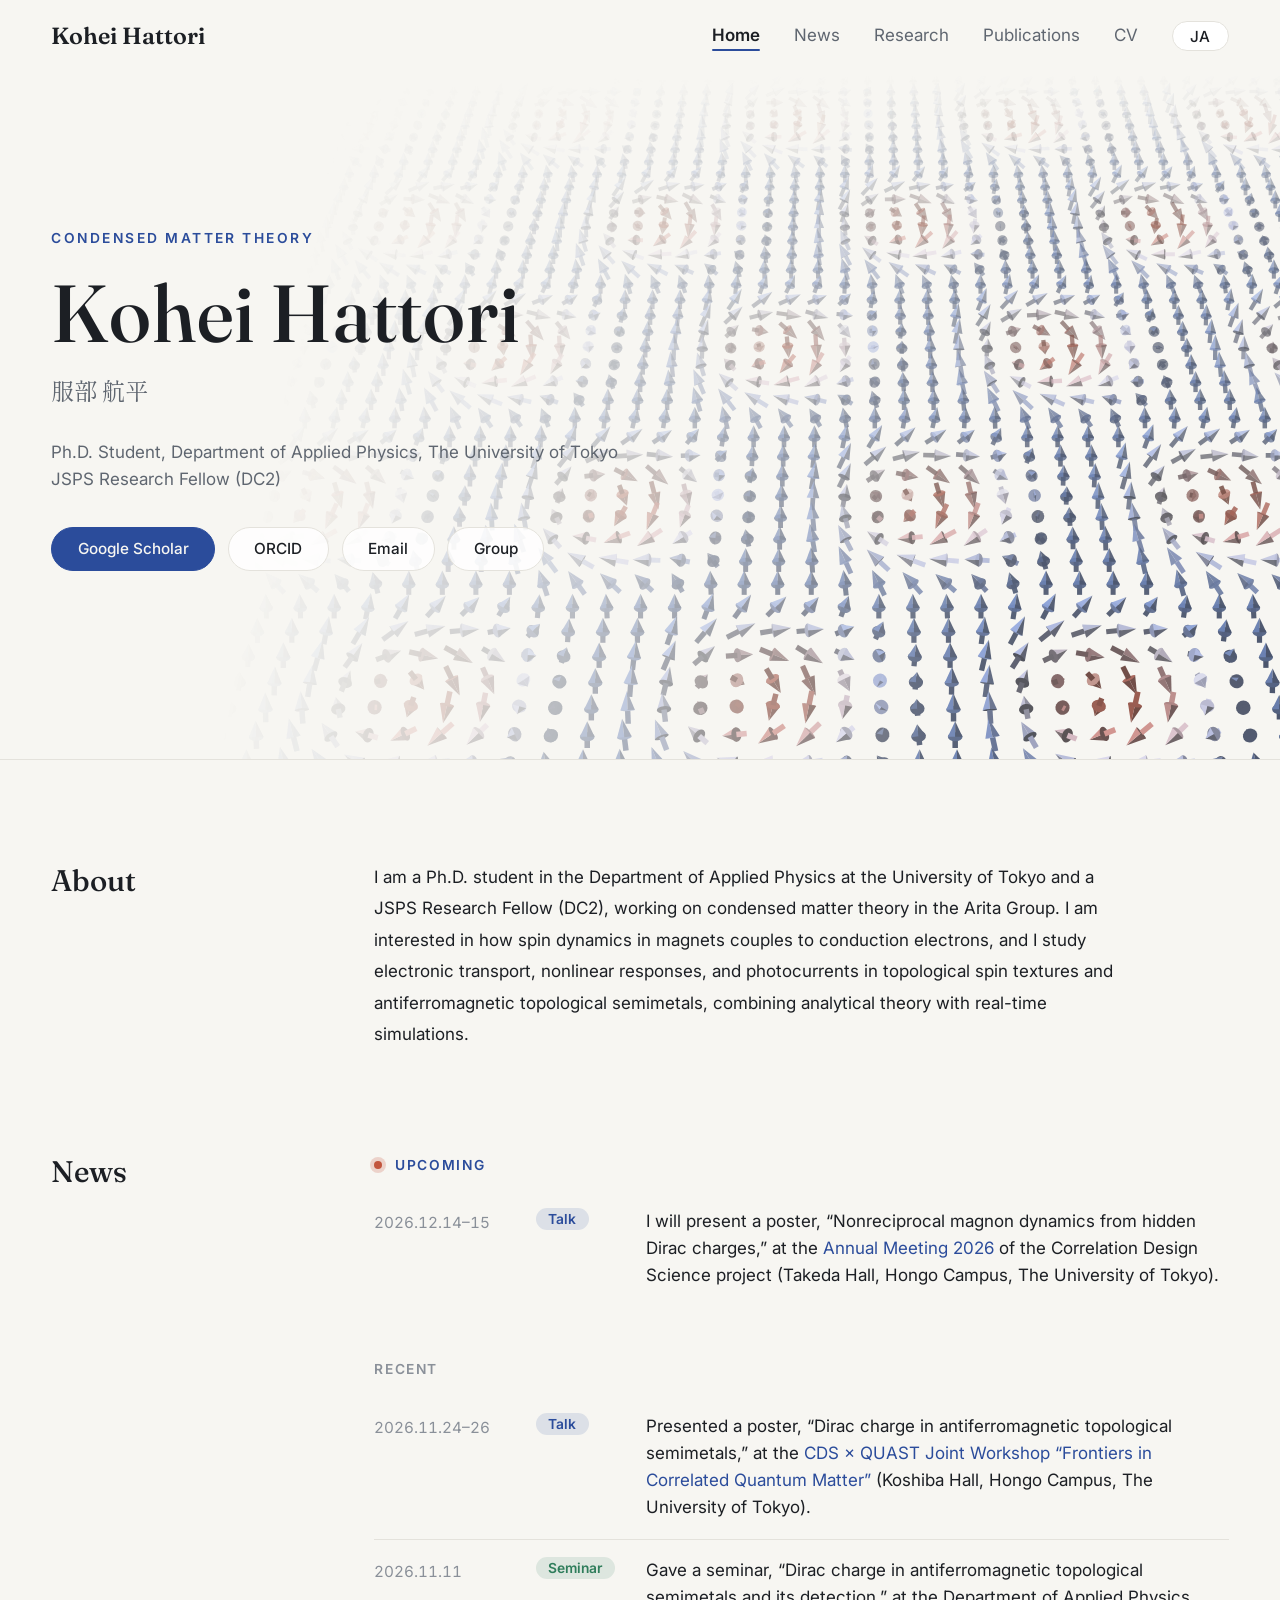
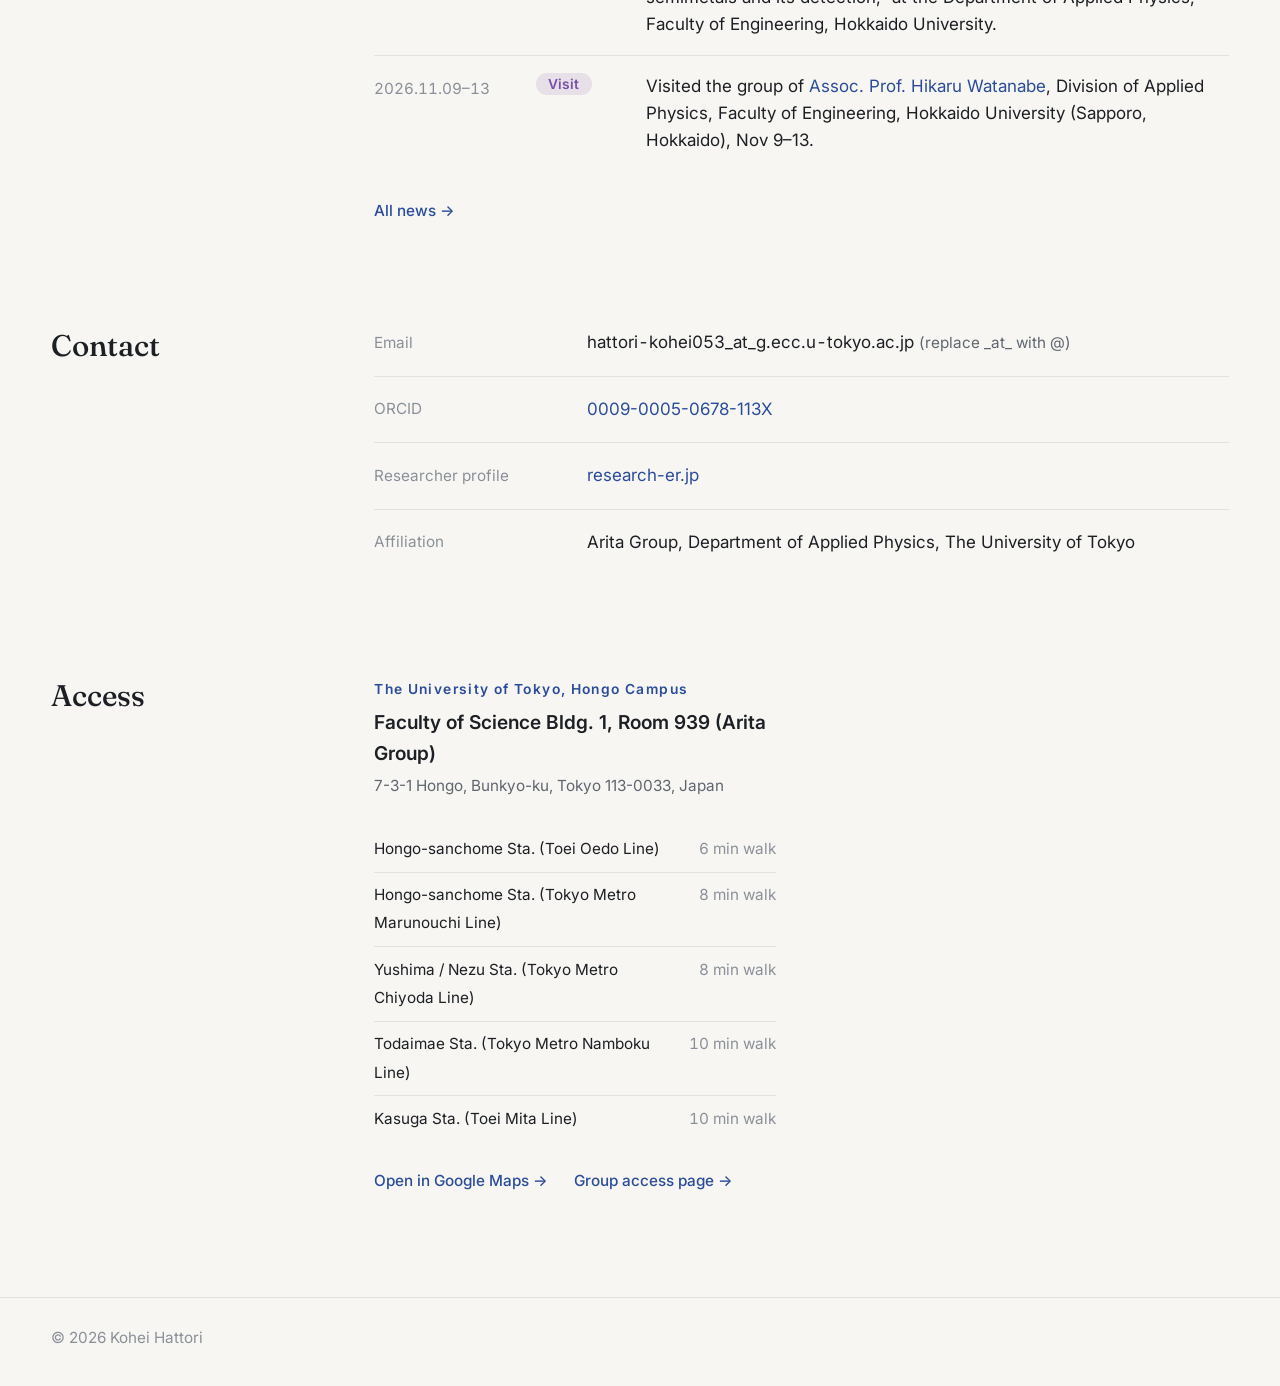
==== commit 662eb5b2: "Add LaTeX-built CV PDFs (Japanese/English) with download buttons and auto-rebuild on commit Co-Autho" ====
--- a/index.html
+++ b/index.html
@@ -20,7 +20,7 @@
   <link rel="preconnect" href="https://fonts.googleapis.com">
   <link rel="preconnect" href="https://fonts.gstatic.com" crossorigin>
   <link href="https://fonts.googleapis.com/css2?family=Fraunces:opsz,wght@9..144,400;9..144,500;9..144,600&family=Inter:wght@400;500;600&family=Noto+Sans+JP:wght@400;500;700&family=Shippori+Mincho:wght@500;600&display=swap" rel="stylesheet">
-  <link rel="stylesheet" href="style.css?v=20261111a">
+  <link rel="stylesheet" href="style.css?v=20261121a">
   <script>
     // 表示言語を描画前に決める：保存された選択 → ブラウザの言語（日本語以外なら英語）
     (function () {
@@ -150,7 +150,7 @@
     <p>&copy; <span id="year">2026</span> Kohei Hattori</p>
   </footer>
 
-  <script src="news-data.js?v=20261111a"></script>
-  <script src="script.js?v=20261111a"></script>
+  <script src="news-data.js?v=20261121a"></script>
+  <script src="script.js?v=20261121a"></script>
 </body>
 </html>
--- a/style.css
+++ b/style.css
@@ -376,7 +376,7 @@
 /* ページ内ジャンプ・件数のボタン */
 .page-jump { display: flex; flex-wrap: wrap; gap: var(--s3); list-style: none; margin: var(--s5) 0 0; padding: 0; }
 .page-jump a,
-.cv-print-btn {
+.dl-btn {
   display: inline-flex;
   align-items: center;
   gap: var(--s2);
@@ -390,9 +390,13 @@
   transition: border-color .2s, opacity .2s;
 }
 .page-jump a:hover { text-decoration: none; border-color: var(--accent); }
-.cv-print-btn { border-color: var(--accent); background: var(--accent); color: var(--bg); cursor: pointer; }
-.cv-print-btn::before { content: "↓"; font-weight: 600; }
-.cv-print-btn:hover { opacity: .85; }
+
+/* ダウンロードボタン（経歴ページの CV） */
+.dl-list { display: flex; flex-wrap: wrap; gap: var(--s3); list-style: none; margin: 0; padding: 0; }
+.dl-btn { border-color: var(--accent); background: var(--accent); color: var(--bg); }
+.dl-btn::before { content: "↓"; font-weight: 600; }
+.dl-btn:hover { text-decoration: none; opacity: .85; }
+.dl-note { margin: var(--s3) 0 0; color: var(--muted); font-size: var(--fs-sm); }
 
 .count {
   min-width: 1.7rem;
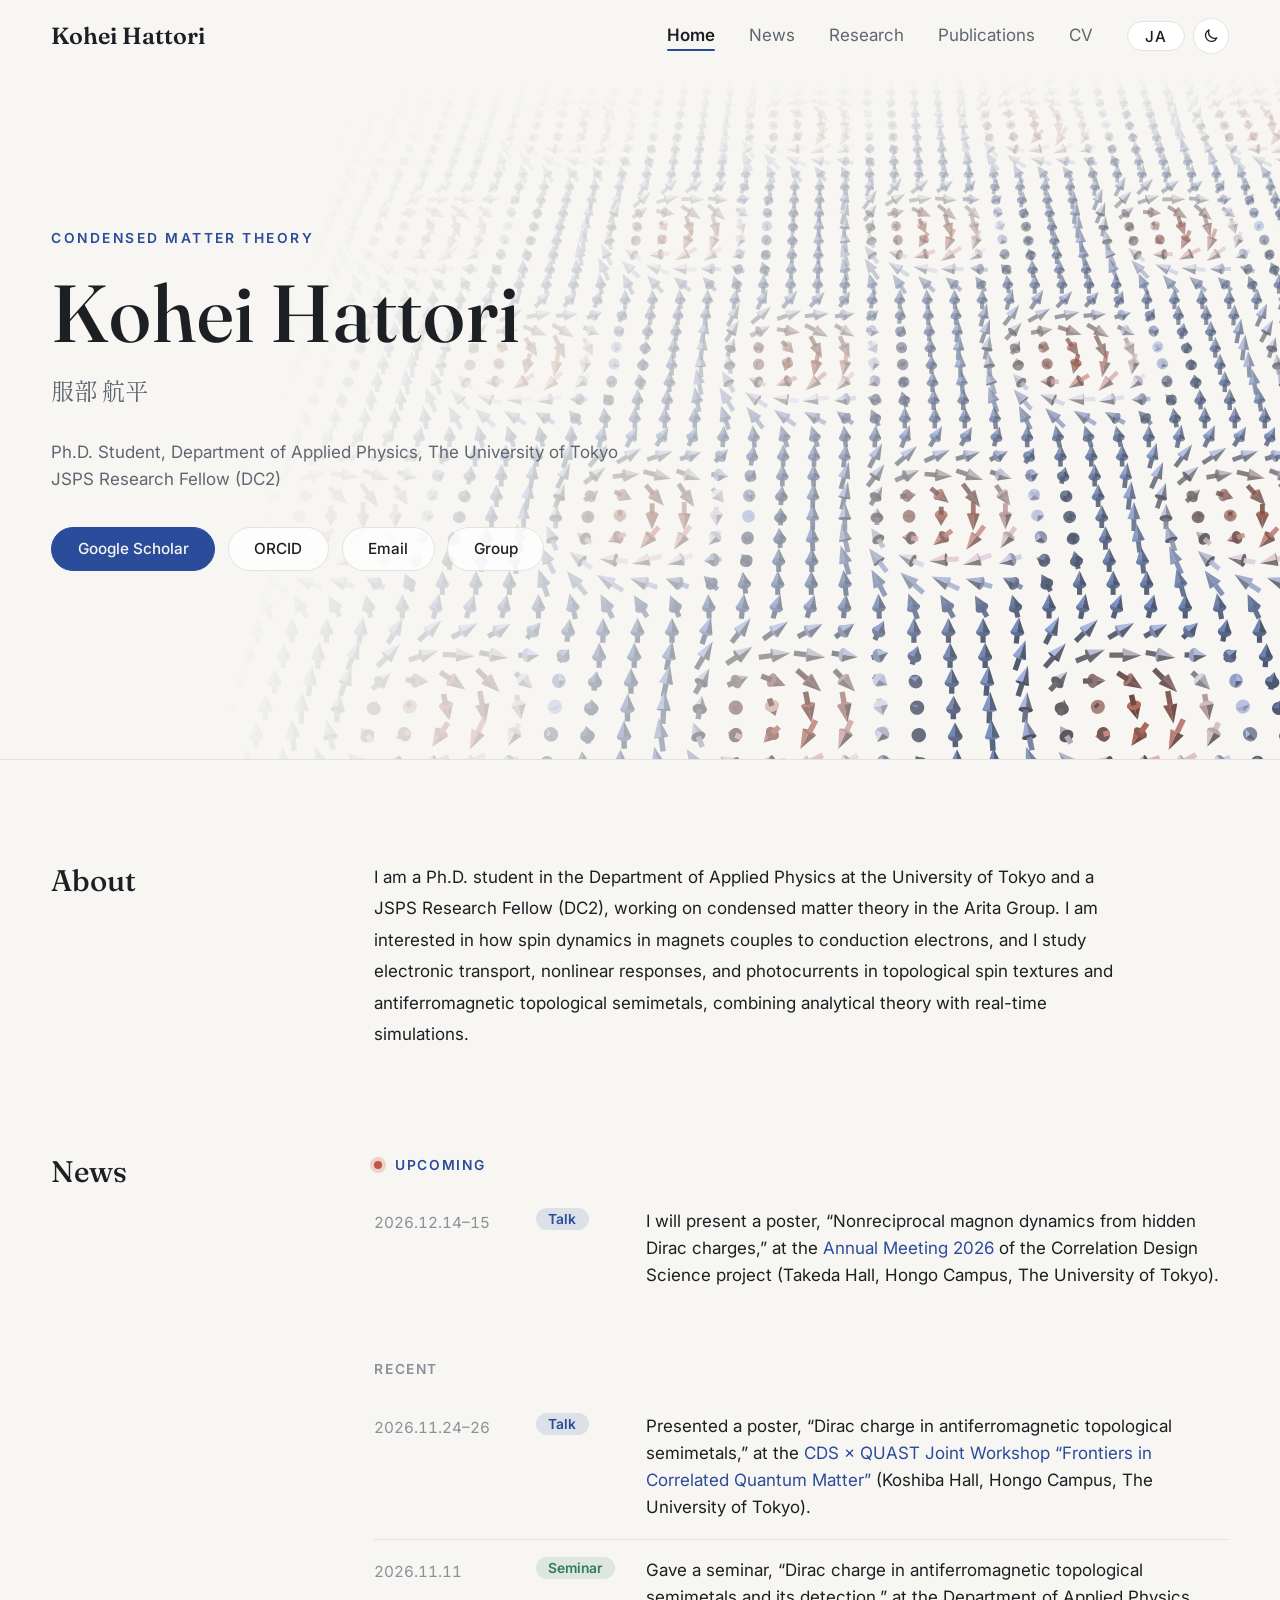
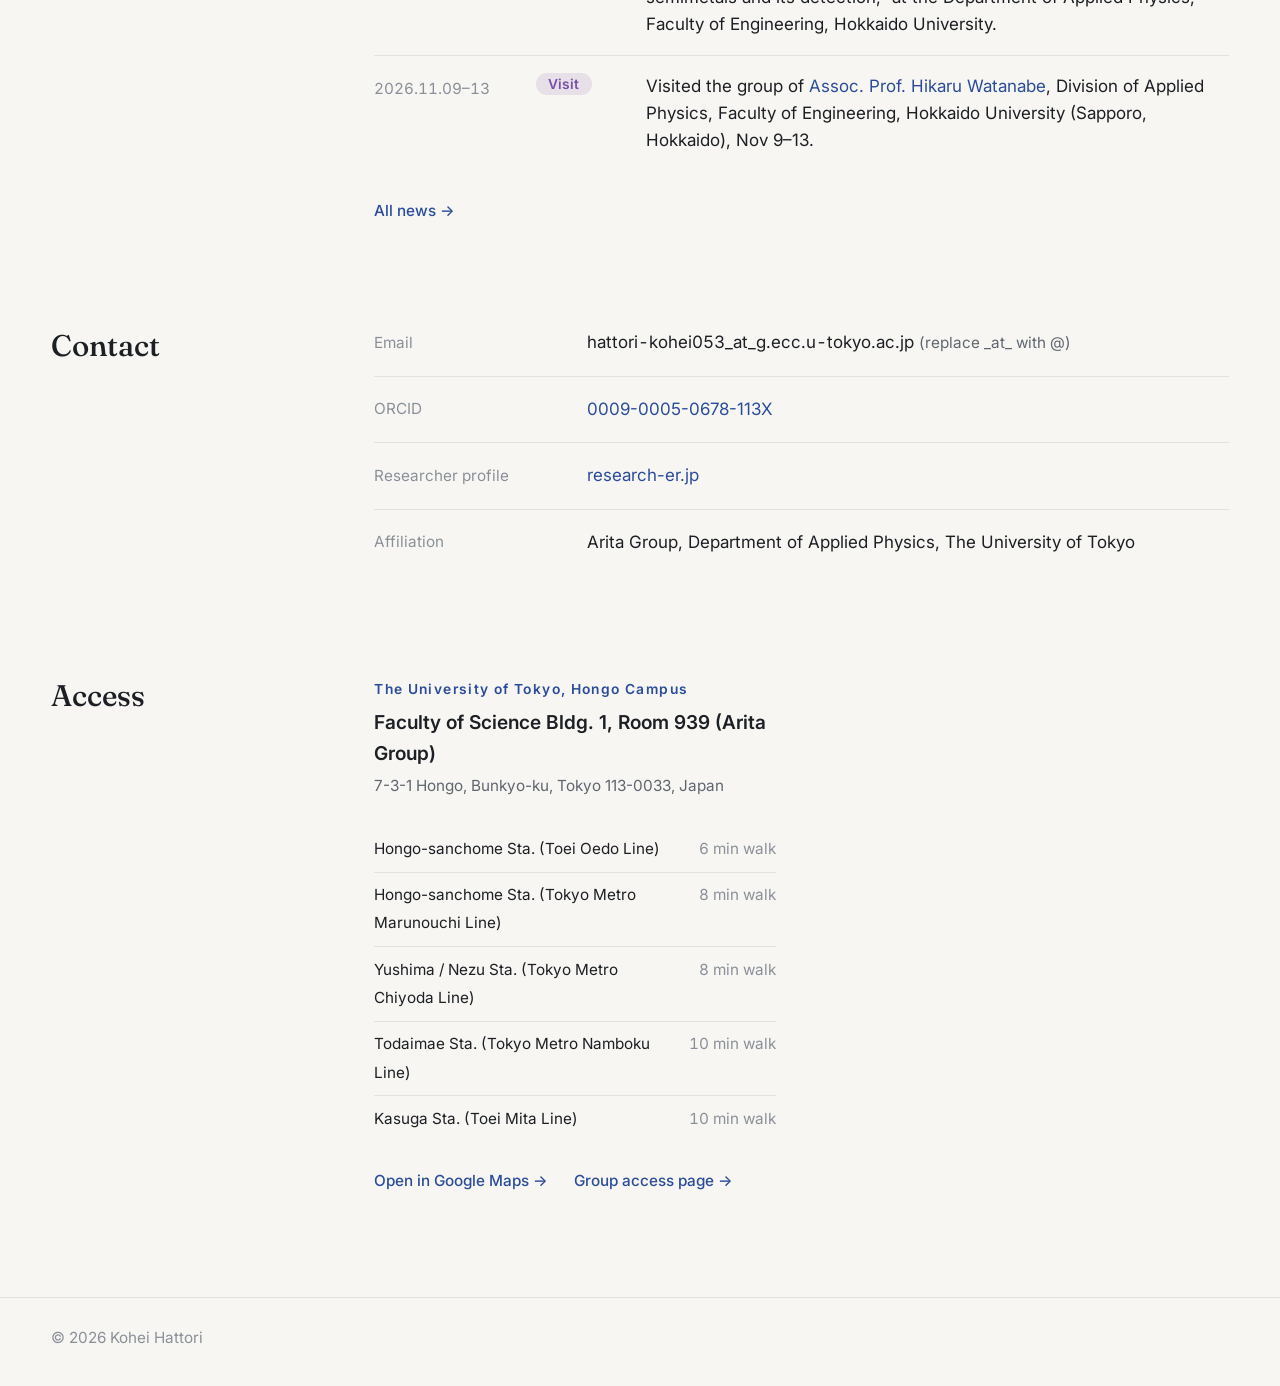
==== commit 04a05ea3: "Add light/dark theme toggle button Co-Authored-By: Claude Fable 5.2 <noreply@anthropic.com>" ====
--- a/index.html
+++ b/index.html
@@ -20,15 +20,17 @@
   <link rel="preconnect" href="https://fonts.googleapis.com">
   <link rel="preconnect" href="https://fonts.gstatic.com" crossorigin>
   <link href="https://fonts.googleapis.com/css2?family=Fraunces:opsz,wght@9..144,400;9..144,500;9..144,600&family=Inter:wght@400;500;600&family=Noto+Sans+JP:wght@400;500;700&family=Shippori+Mincho:wght@500;600&display=swap" rel="stylesheet">
-  <link rel="stylesheet" href="style.css?v=20261121a">
+  <link rel="stylesheet" href="style.css?v=20261121b">
   <script>
     // 表示言語を描画前に決める：保存された選択 → ブラウザの言語（日本語以外なら英語）
+    // テーマ（ライト / ダーク）も同じく：ボタンで選んだものがあればそれ、なければ OS の設定に従う
     (function () {
-      var d = document.documentElement, l = null;
+      var d = document.documentElement, l = null, t = null;
       d.classList.add("js");
-      try { l = localStorage.getItem("lang"); } catch (e) {}
+      try { l = localStorage.getItem("lang"); t = localStorage.getItem("theme"); } catch (e) {}
       if (l !== "ja" && l !== "en") l = /^ja\b/i.test(navigator.language || "") ? "ja" : "en";
       d.lang = l;
+      if (t === "dark" || t === "light") d.setAttribute("data-theme", t);
     })();
   </script>
 </head>
@@ -43,7 +45,13 @@
         <li><a href="publications.html"><span data-ja>業績</span><span data-en>Publications</span></a></li>
         <li><a href="cv.html"><span data-ja>経歴</span><span data-en>CV</span></a></li>
       </ul>
-      <button class="lang-toggle" type="button" aria-label="Switch language / 言語切替">EN</button>
+      <div class="nav-tools">
+        <button class="lang-toggle" type="button" aria-label="Switch language / 言語切替">EN</button>
+        <button class="theme-toggle" type="button" aria-label="ライト / ダーク切替 / Toggle light and dark">
+          <svg class="icon-moon" viewBox="0 0 24 24" aria-hidden="true"><path d="M20 14.5A8 8 0 0 1 9.5 4a8 8 0 1 0 10.5 10.5z"/></svg>
+          <svg class="icon-sun" viewBox="0 0 24 24" aria-hidden="true"><circle cx="12" cy="12" r="4"/><path d="M12 2.5v2.2M12 19.3v2.2M2.5 12h2.2M19.3 12h2.2M5.3 5.3l1.5 1.5M17.2 17.2l1.5 1.5M5.3 18.7l1.5-1.5M17.2 6.8l1.5-1.5"/></svg>
+        </button>
+      </div>
       <button class="menu-toggle" type="button" aria-label="メニュー / Menu" aria-expanded="false" aria-controls="nav-links"><span></span><span></span></button>
     </nav>
   </header>
@@ -150,7 +158,7 @@
     <p>&copy; <span id="year">2026</span> Kohei Hattori</p>
   </footer>
 
-  <script src="news-data.js?v=20261121a"></script>
-  <script src="script.js?v=20261121a"></script>
+  <script src="news-data.js?v=20261121b"></script>
+  <script src="script.js?v=20261121b"></script>
 </body>
 </html>
--- a/style.css
+++ b/style.css
@@ -70,10 +70,21 @@
 
   --radius: 12px;
   --nav-h: 60px;
-}
-
+
+  /* テーマ（ライト / ダーク）で変わる細かい値 */
+  color-scheme: light;
+  --canvas-opacity: .82;
+  --map-fill: 16%;
+  --map-stroke: 40%;
+  --embed-filter: none;
+  --icon-sun: none;     /* ダークのときに表示（押すとライトへ） */
+  --icon-moon: block;   /* ライトのときに表示（押すとダークへ） */
+}
+
+/* ダークモード。①OS がダークで、ボタンでライトを選んでいないとき ②ボタンでダークを選んだとき。
+   2 か所に同じ値を書いているので、色を変えるときは両方を直すこと。 */
 @media (prefers-color-scheme: dark) {
-  :root {
+  :root:not([data-theme="light"]) {
     --bg: #121418;
     --surface: #1a1d22;
     --text: #e8e9eb;
@@ -92,7 +103,41 @@
     --tag-visit: #c3a2ee;
     --tag-award: #e6c25a;
     --tag-info: #a2a8b1;
+    color-scheme: dark;
+    --canvas-opacity: .9;
+    --map-fill: 30%;
+    --map-stroke: 60%;
+    --embed-filter: invert(.9) hue-rotate(180deg) saturate(.6);
+    --icon-sun: block;
+    --icon-moon: none;
   }
+}
+:root[data-theme="dark"] {
+  --bg: #121418;
+  --surface: #1a1d22;
+  --text: #e8e9eb;
+  --muted: #a2a8b1;
+  --faint: #737a84;
+  --border: #2a2e35;
+  --accent: #8fb0f5;
+  --accent-soft: #1f2a42;
+  --warm: #ec8a72;
+  --spin-up: 120, 160, 245;
+  --spin-mid: 225, 226, 236;
+  --spin-down: 240, 128, 100;
+  --tag-talk: #8fb0f5;
+  --tag-invited: #ec8a72;
+  --tag-seminar: #6fcf9f;
+  --tag-visit: #c3a2ee;
+  --tag-award: #e6c25a;
+  --tag-info: #a2a8b1;
+  color-scheme: dark;
+  --canvas-opacity: .9;
+  --map-fill: 30%;
+  --map-stroke: 60%;
+  --embed-filter: invert(.9) hue-rotate(180deg) saturate(.6);
+  --icon-sun: block;
+  --icon-moon: none;
 }
 
 /* 画面が広いほど全体の文字を少し大きくする（各サイズは rem なので一緒に変わる） */
@@ -198,6 +243,36 @@
 }
 .lang-toggle:hover { border-color: var(--accent); }
 
+/* 言語とテーマのボタンをまとめる枠 */
+.nav-tools { display: flex; align-items: center; gap: var(--s2); }
+
+/* ライト / ダーク切替 */
+.theme-toggle {
+  display: grid;
+  place-items: center;
+  width: 2.1rem;
+  height: 2.1rem;
+  padding: 0;
+  border: 1px solid var(--border);
+  border-radius: 50%;
+  background: var(--surface);
+  color: var(--text);
+  cursor: pointer;
+  transition: border-color .2s, color .2s;
+}
+.theme-toggle:hover { border-color: var(--accent); color: var(--accent); }
+.theme-toggle svg {
+  width: 1.05rem;
+  height: 1.05rem;
+  fill: none;
+  stroke: currentColor;
+  stroke-width: 1.8;
+  stroke-linecap: round;
+  stroke-linejoin: round;
+}
+.theme-toggle .icon-sun  { display: var(--icon-sun); }
+.theme-toggle .icon-moon { display: var(--icon-moon); }
+
 .menu-toggle {
   display: none;
   position: relative;
@@ -226,7 +301,7 @@
 @media (max-width: 980px) {
   .nav-links { display: none; }
   .menu-toggle { display: block; }
-  .lang-toggle { margin-left: auto; }
+  .nav-tools { margin-left: auto; }
   .nav-open .site-header { background: var(--bg); border-bottom-color: var(--border); }
   .nav-open .nav-links {
     display: flex;
@@ -263,10 +338,7 @@
   height: calc(100% - var(--nav-h) - 4px);
   -webkit-mask-image: linear-gradient(100deg, transparent 24%, rgba(0,0,0,.45) 52%, #000 80%);
           mask-image: linear-gradient(100deg, transparent 24%, rgba(0,0,0,.45) 52%, #000 80%);
-  opacity: .82;
-}
-@media (prefers-color-scheme: dark) {
-  .hero-canvas { opacity: .9; }
+  opacity: var(--canvas-opacity);
 }
 
 .hero-inner {
@@ -675,10 +747,7 @@
 /* 発表地の地図 */
 .map-figure { margin: 0 0 var(--s7); }
 .talk-map { display: block; width: 100%; max-width: 1000px; height: auto; overflow: visible; }
-.map-land { fill: color-mix(in srgb, var(--accent) 16%, var(--surface)); stroke: color-mix(in srgb, var(--accent) 40%, var(--surface)); stroke-width: .6; }
-@media (prefers-color-scheme: dark) {
-  .map-land { fill: color-mix(in srgb, var(--accent) 30%, var(--surface)); stroke: color-mix(in srgb, var(--accent) 60%, var(--surface)); }
-}
+.map-land { fill: color-mix(in srgb, var(--accent) var(--map-fill), var(--surface)); stroke: color-mix(in srgb, var(--accent) var(--map-stroke), var(--surface)); stroke-width: .6; }
 .map-dot { fill: var(--warm); stroke: var(--bg); stroke-width: 2; }
 .map-pulse {
   fill: var(--warm);
@@ -856,10 +925,7 @@
 .walk { flex-shrink: 0; color: var(--faint); font-variant-numeric: tabular-nums; }
 .access-links { display: flex; flex-wrap: wrap; gap: var(--s2) var(--s5); margin: var(--s5) 0 0; font-size: var(--fs-sm); font-weight: 500; }
 .access-map { min-height: 340px; border-radius: var(--radius); overflow: hidden; }
-.access-map iframe { display: block; width: 100%; height: 100%; min-height: 340px; border: 0; }
-@media (prefers-color-scheme: dark) {
-  .access-map iframe { filter: invert(.9) hue-rotate(180deg) saturate(.6); }
-}
+.access-map iframe { display: block; width: 100%; height: 100%; min-height: 340px; border: 0; filter: var(--embed-filter); }
 
 /* ===== フッター ===== */
 .site-footer {
@@ -1020,13 +1086,14 @@
 /* ===== 印刷・PDF 保存用のレイアウト（全ページ共通、A4） ===== */
 @media print {
   @page { size: A4; margin: 16mm 15mm; }
-  :root {
+  :root, :root[data-theme], :root:not([data-theme="light"]) {
+    color-scheme: light;
     --bg: #fff; --surface: #fff; --text: #111; --muted: #444; --faint: #666;
     --border: #ccc; --accent: #1f3c80; --accent-soft: #eef1f8;
   }
   html { font-size: 10.5pt; }
   html, body { background: #fff !important; color: #111; line-height: 1.6; }
-  .site-header, .site-footer, .hero-canvas, .no-print, .menu-toggle, .lang-toggle,
+  .site-header, .site-footer, .hero-canvas, .no-print, .menu-toggle, .nav-tools,
   .page-head, .hero-links, .page-jump, .more, .map-figure { display: none !important; }
   .print-only { display: block !important; }
   .js .reveal { opacity: 1 !important; transform: none !important; }
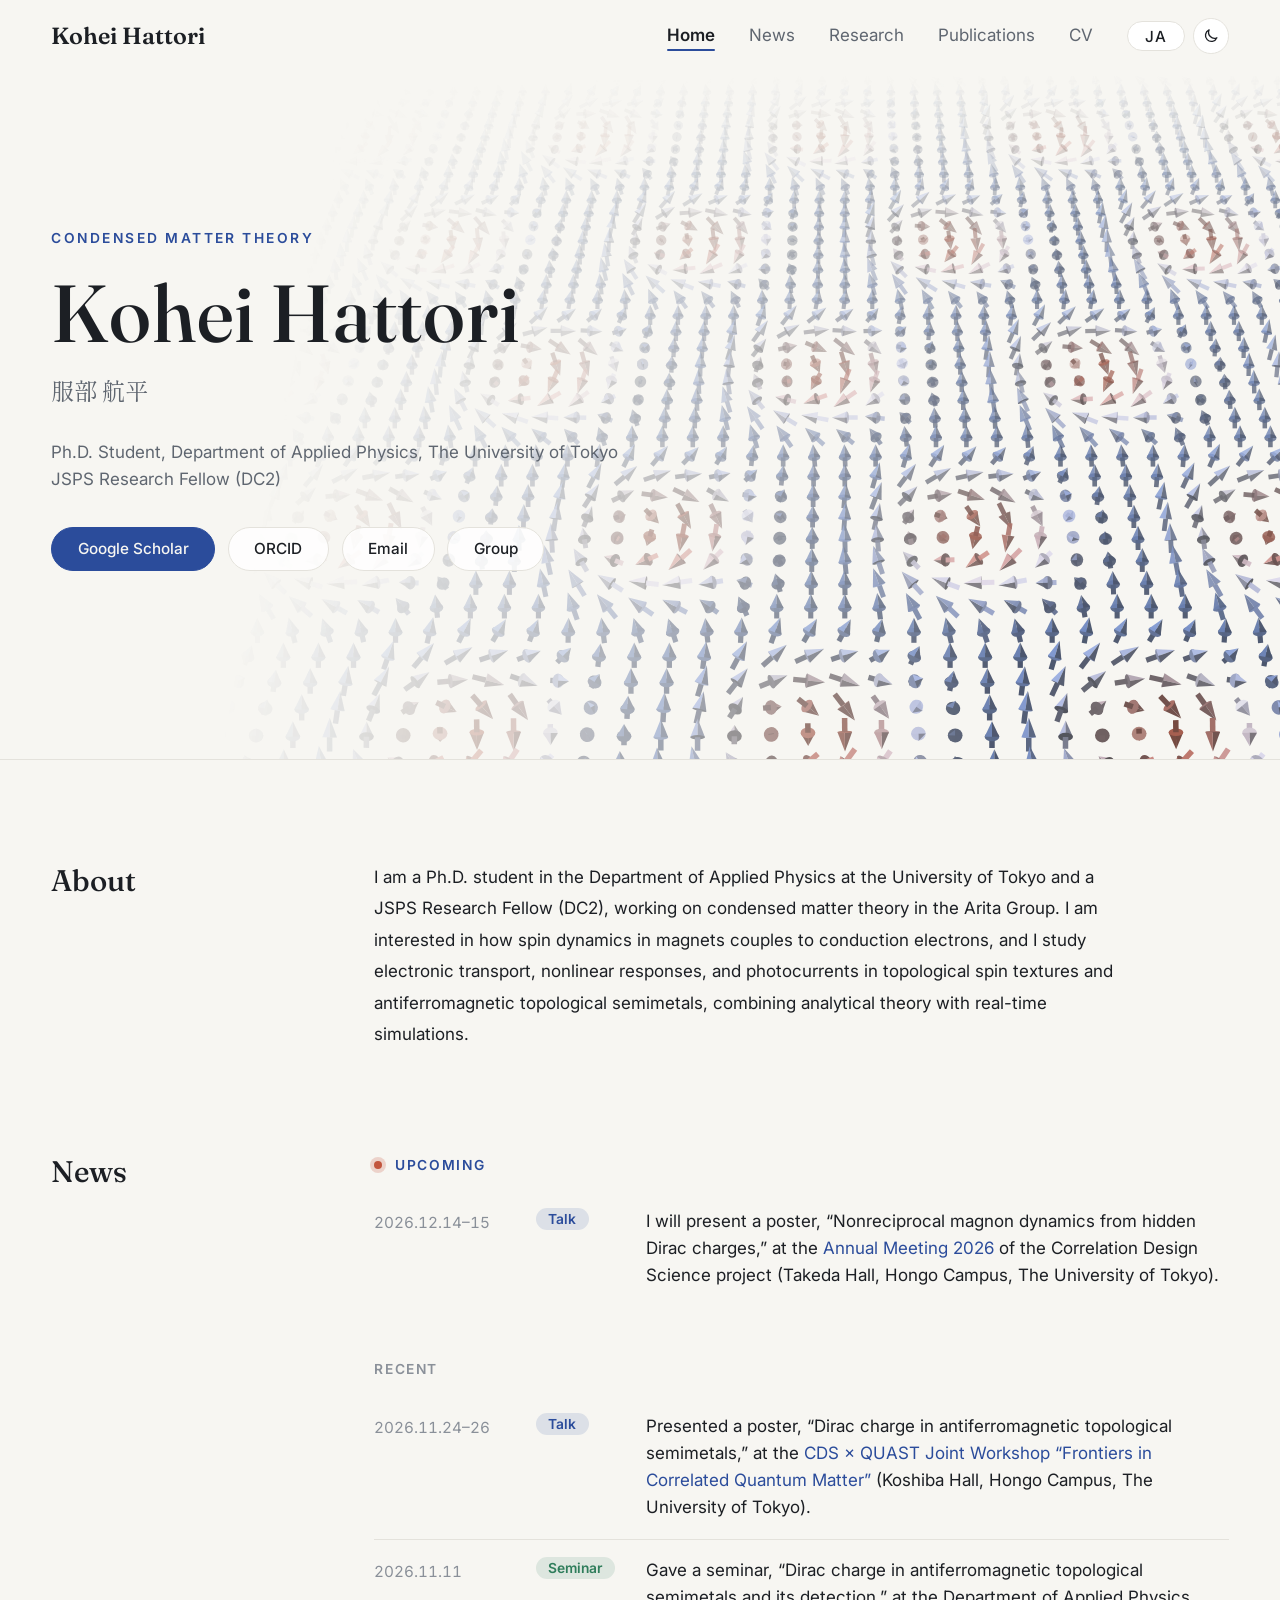
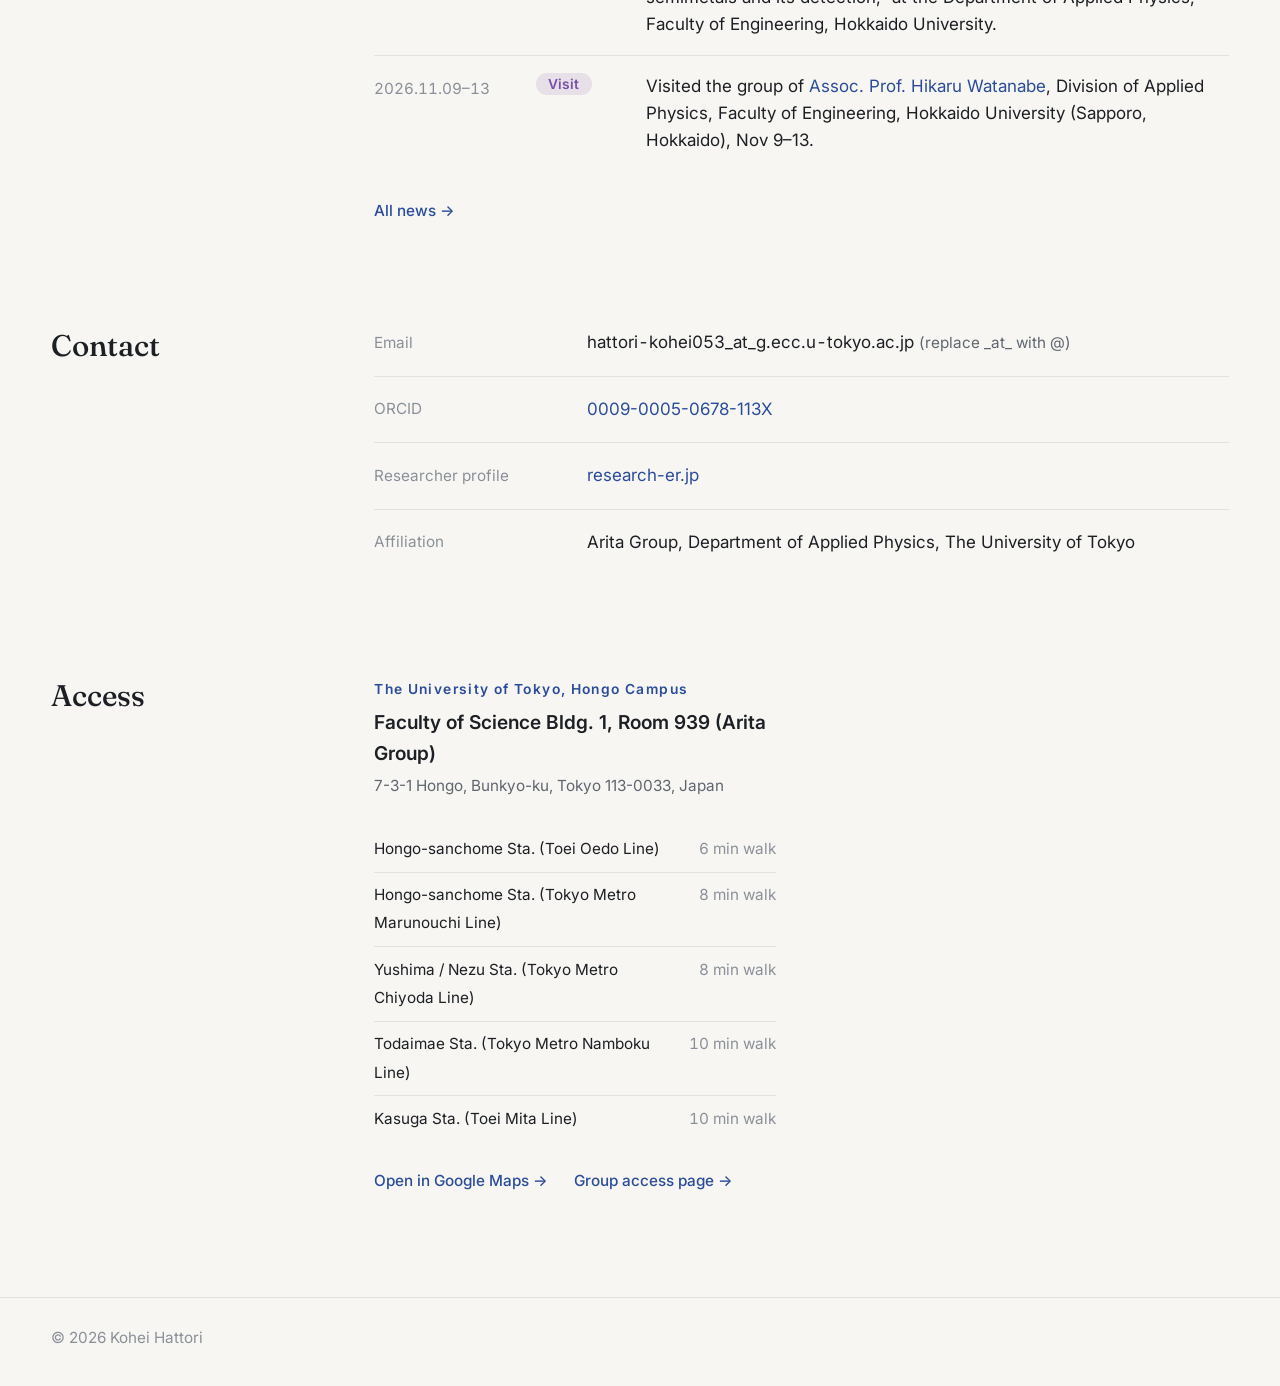
==== commit 472f89ed: "Unify link/button motion, polish selection/scrollbar/focus styles, and make the English CV fully Eng" ====
--- a/index.html
+++ b/index.html
@@ -20,7 +20,7 @@
   <link rel="preconnect" href="https://fonts.googleapis.com">
   <link rel="preconnect" href="https://fonts.gstatic.com" crossorigin>
   <link href="https://fonts.googleapis.com/css2?family=Fraunces:opsz,wght@9..144,400;9..144,500;9..144,600&family=Inter:wght@400;500;600&family=Noto+Sans+JP:wght@400;500;700&family=Shippori+Mincho:wght@500;600&display=swap" rel="stylesheet">
-  <link rel="stylesheet" href="style.css?v=20261121b">
+  <link rel="stylesheet" href="style.css?v=20261122a">
   <script>
     // 表示言語を描画前に決める：保存された選択 → ブラウザの言語（日本語以外なら英語）
     // テーマ（ライト / ダーク）も同じく：ボタンで選んだものがあればそれ、なければ OS の設定に従う
@@ -99,7 +99,7 @@
     <section class="section reveal">
       <h2 class="section-title"><span data-ja>ニュース</span><span data-en>News</span></h2>
       <div data-news-home data-upcoming="3" data-past="3"></div>
-      <p class="more"><a href="news.html"><span data-ja>すべてのニュースを見る</span><span data-en>All news</span> →</a></p>
+      <p class="more"><a href="news.html"><span data-ja>すべてのニュースを見る</span><span data-en>All news</span> <span class="arrow" aria-hidden="true">→</span></a></p>
     </section>
 
     <!-- ===== 連絡先 ===== -->
@@ -142,8 +142,8 @@
               <li><span data-ja>春日駅（都営三田線）</span><span data-en>Kasuga Sta. (Toei Mita Line)</span><span class="walk"><span data-ja>徒歩約10分</span><span data-en>10 min walk</span></span></li>
             </ul>
             <p class="access-links">
-              <a href="https://www.google.com/maps/search/?api=1&amp;query=%E6%9D%B1%E4%BA%AC%E5%A4%A7%E5%AD%A6%E7%90%86%E5%AD%A6%E9%83%A81%E5%8F%B7%E9%A4%A8" target="_blank" rel="noopener"><span data-ja>Google マップで開く</span><span data-en>Open in Google Maps</span> →</a>
-              <a href="https://arita-lab.phys.s.u-tokyo.ac.jp/access.html" target="_blank" rel="noopener"><span data-ja>研究室のアクセスページ</span><span data-en>Group access page</span> →</a>
+              <a href="https://www.google.com/maps/search/?api=1&amp;query=%E6%9D%B1%E4%BA%AC%E5%A4%A7%E5%AD%A6%E7%90%86%E5%AD%A6%E9%83%A81%E5%8F%B7%E9%A4%A8" target="_blank" rel="noopener"><span data-ja>Google マップで開く</span><span data-en>Open in Google Maps</span> <span class="arrow" aria-hidden="true">→</span></a>
+              <a href="https://arita-lab.phys.s.u-tokyo.ac.jp/access.html" target="_blank" rel="noopener"><span data-ja>研究室のアクセスページ</span><span data-en>Group access page</span> <span class="arrow" aria-hidden="true">→</span></a>
             </p>
           </div>
           <div class="access-map">
@@ -158,7 +158,7 @@
     <p>&copy; <span id="year">2026</span> Kohei Hattori</p>
   </footer>
 
-  <script src="news-data.js?v=20261121b"></script>
-  <script src="script.js?v=20261121b"></script>
+  <script src="news-data.js?v=20261122a"></script>
+  <script src="script.js?v=20261122a"></script>
 </body>
 </html>
--- a/style.css
+++ b/style.css
@@ -70,6 +70,11 @@
 
   --radius: 12px;
   --nav-h: 60px;
+
+  /* 動き：速さ 2 段階 ＋ 緩急 1 種類（マウスを乗せたときの変化はすべてこれを使う） */
+  --t-fast: .18s;                       /* 色・枠線 */
+  --t: .32s;                            /* 位置・長さ */
+  --ease: cubic-bezier(.2, .7, .2, 1);
 
   /* テーマ（ライト / ダーク）で変わる細かい値 */
   color-scheme: light;
@@ -141,7 +146,13 @@
 }
 
 /* 画面が広いほど全体の文字を少し大きくする（各サイズは rem なので一緒に変わる） */
-html { font-size: 100%; scroll-behavior: smooth; scroll-padding-top: 84px; }
+html {
+  font-size: 100%;
+  scroll-behavior: smooth;
+  scroll-padding-top: 84px;
+  scrollbar-color: color-mix(in srgb, var(--faint) 55%, var(--bg)) var(--bg);
+  -webkit-tap-highlight-color: color-mix(in srgb, var(--accent) 14%, transparent);
+}
 @media (min-width: 1000px) { html { font-size: 106.25%; } }
 @media (min-width: 1400px) { html { font-size: 112.5%; } }
 @media (min-width: 721px)  { :root { --nav-h: 72px; } }
@@ -163,8 +174,36 @@
 }
 main { flex: 1; }
 
-a { color: var(--accent); text-decoration: none; }
-a:hover { text-decoration: underline; text-underline-offset: 3px; }
+/* 文章中のリンク：マウスを乗せると下線が左から伸びる（複数行にまたがっても続けて伸びる） */
+a {
+  color: var(--accent);
+  text-decoration: none;
+  background-image: linear-gradient(currentColor, currentColor);
+  background-repeat: no-repeat;
+  background-position: 0 100%;
+  background-size: 0 1px;
+  transition: background-size var(--t) var(--ease), color var(--t-fast);
+}
+a:hover { background-size: 100% 1px; }
+/* ボタン型・見出し型のリンクには下線を出さない */
+.brand, .nav-links a, .pub-title, a.tag, .side-toc a { background-image: none; }
+
+/* 「→」つきのリンク：矢印が少し右へ動く */
+.arrow { display: inline-block; transition: transform var(--t) var(--ease); }
+a:hover .arrow { transform: translateX(4px); }
+.more a, .access-links a { padding-right: 4px; margin-right: -4px; }  /* 動いた矢印の下まで下線を届かせる */
+
+/* 文字を選択したときの色 */
+::selection { background: color-mix(in srgb, var(--accent) 24%, transparent); color: inherit; }
+.btn-primary::selection, .btn-primary ::selection,
+.dl-btn::selection, .dl-btn ::selection,
+.tag-prl::selection { background: color-mix(in srgb, var(--bg) 35%, transparent); }
+
+/* キーボードで操作したときの枠（マウスのクリックでは出さない） */
+:focus-visible { outline: 2px solid var(--accent); outline-offset: 3px; }
+:focus:not(:focus-visible) { outline: none; }
+summary:focus-visible { outline-offset: -2px; border-radius: 6px; }
+.nav-links a:focus-visible { outline-offset: 9px; border-radius: 2px; }  /* 現在地の線を枠の内側に収める */
 
 /* 言語切替: html[lang] に合わせて片方だけ表示 */
 html[lang="ja"] [data-en],
@@ -208,9 +247,9 @@
   color: var(--text);
   white-space: nowrap;
 }
-.brand:hover { text-decoration: none; }
 
 .nav-links {
+  position: relative;
   display: flex;
   gap: var(--s6);
   list-style: none;
@@ -219,7 +258,7 @@
   font-size: var(--fs-base);
 }
 .nav-links a { color: var(--muted); }
-.nav-links a:hover { color: var(--text); text-decoration: none; }
+.nav-links a:hover { color: var(--text); }
 .nav-links a[aria-current="page"] { position: relative; color: var(--text); font-weight: 600; }
 .nav-links a[aria-current="page"]::after {
   content: "";
@@ -228,6 +267,27 @@
   height: 2px;
   border-radius: 2px;
   background: var(--accent);
+}
+
+/* 現在地の線（script.js が置く）。マウスを乗せた項目へ滑って移動し、離すと今のページへ戻る。
+   ページを移るときも、前のページの位置から滑って移動する（対応ブラウザのみ）。 */
+.nav-links.has-indicator a[aria-current="page"]::after { display: none; }
+.nav-indicator {
+  position: absolute;
+  top: 0;
+  left: 0;
+  width: var(--w, 0);
+  height: 2px;
+  border-radius: 2px;
+  background: var(--accent);
+  opacity: 0;
+  transform: translate(var(--x, 0), var(--y, 0));
+  pointer-events: none;
+  view-transition-name: nav-indicator;
+}
+.nav-indicator.is-on { opacity: 1; }
+.nav-indicator.is-ready {
+  transition: transform var(--t) var(--ease), width var(--t) var(--ease), opacity var(--t-fast);
 }
 
 .lang-toggle {
@@ -239,9 +299,9 @@
   font: 500 var(--fs-sm) var(--sans);
   letter-spacing: .04em;
   cursor: pointer;
-  transition: border-color .2s;
-}
-.lang-toggle:hover { border-color: var(--accent); }
+  transition: border-color var(--t-fast), color var(--t-fast);
+}
+.lang-toggle:hover { border-color: var(--accent); color: var(--accent); }
 
 /* 言語とテーマのボタンをまとめる枠 */
 .nav-tools { display: flex; align-items: center; gap: var(--s2); }
@@ -258,7 +318,7 @@
   background: var(--surface);
   color: var(--text);
   cursor: pointer;
-  transition: border-color .2s, color .2s;
+  transition: border-color var(--t-fast), color var(--t-fast);
 }
 .theme-toggle:hover { border-color: var(--accent); color: var(--accent); }
 .theme-toggle svg {
@@ -317,7 +377,7 @@
     border-bottom: 1px solid var(--border);
   }
   .nav-open .nav-links a { display: block; padding: var(--s3) 0; }
-  .nav-links a[aria-current="page"]::after { display: none; }
+  .nav-links a[aria-current="page"]::after, .nav-indicator { display: none; }
 }
 
 /* ===== ヒーロー（トップ） ===== */
@@ -401,10 +461,25 @@
   font-size: var(--fs-sm);
   font-weight: 500;
   line-height: var(--lh-snug);
-  transition: border-color .2s, transform .2s;
-}
-.btn:hover { text-decoration: none; border-color: var(--accent); transform: translateY(-1px); }
+}
 .btn-primary { background: var(--accent); border-color: var(--accent); color: var(--bg); }
+
+/* ボタン共通の動き：枠線と文字がアクセント色になり、少し浮く。押すと戻る。
+   塗りつぶしのボタン（Google Scholar・CV のダウンロード）は色を変えずに影を付ける。 */
+.btn, .page-jump a, .dl-btn, a.tag, .tag-btn {
+  transition: color var(--t-fast), border-color var(--t-fast), box-shadow var(--t-fast), transform var(--t-fast) var(--ease);
+}
+.btn:hover, .page-jump a:hover, a.tag:hover, .tag-btn:hover {
+  border-color: var(--accent);
+  color: var(--accent);
+  transform: translateY(-1px);
+}
+.btn-primary:hover, .dl-btn:hover, a.tag-prl:hover {
+  color: var(--bg);
+  transform: translateY(-1px);
+  box-shadow: 0 8px 18px -10px var(--accent);
+}
+.btn:active, .page-jump a:active, .dl-btn:active, a.tag:active, .tag-btn:active { transform: none; box-shadow: none; }
 
 /* トップ：名前などが順に現れる */
 @keyframes hero-in {
@@ -459,15 +534,12 @@
   color: var(--text);
   font: 500 var(--fs-sm) var(--sans);
   line-height: var(--lh-snug);
-  transition: border-color .2s, opacity .2s;
-}
-.page-jump a:hover { text-decoration: none; border-color: var(--accent); }
+}
 
 /* ダウンロードボタン（経歴ページの CV） */
 .dl-list { display: flex; flex-wrap: wrap; gap: var(--s3); list-style: none; margin: 0; padding: 0; }
 .dl-btn { border-color: var(--accent); background: var(--accent); color: var(--bg); }
 .dl-btn::before { content: "↓"; font-weight: 600; }
-.dl-btn:hover { text-decoration: none; opacity: .85; }
 .dl-note { margin: var(--s3) 0 0; color: var(--muted); font-size: var(--fs-sm); }
 
 .count {
@@ -608,10 +680,12 @@
   border-right: 1.5px solid var(--faint);
   border-bottom: 1.5px solid var(--faint);
   transform: rotate(45deg) translateY(-3px);
-  transition: transform .25s;
-}
+  transition: transform var(--t) var(--ease), border-color var(--t-fast);
+}
+.pres-group > summary { transition: color var(--t-fast); }
 .pres-group[open] > summary::after { transform: rotate(225deg) translateY(-3px); }
 .pres-group > summary:hover { color: var(--accent); }
+.pres-group > summary:hover::after { border-color: var(--accent); }
 .pres-group > :last-child { margin-bottom: var(--s5); }
 
 /* 年の見出し（論文・発表・ニュース共通） */
@@ -661,7 +735,6 @@
   color: var(--muted);
   line-height: var(--lh-snug);
 }
-a.tag:hover { text-decoration: none; border-color: var(--accent); color: var(--accent); }
 .tag-prl { background: var(--accent); border-color: var(--accent); color: var(--bg); }
 .tag-prb { background: var(--accent-soft); border-color: transparent; color: var(--accent); }
 .tag-pre { border-style: dashed; }
@@ -669,9 +742,8 @@
   background: none;
   font-family: var(--sans);
   cursor: pointer;
-  transition: border-color .2s, color .2s;
-}
-.tag-btn:hover, .tag-btn.is-on { border-color: var(--accent); color: var(--accent); }
+}
+.tag-btn.is-on { border-color: var(--accent); color: var(--accent); }
 
 .pub-abstract {
   max-width: var(--measure);
@@ -805,9 +877,10 @@
   font-weight: 500;
   font-size: var(--fs-lg);
   line-height: var(--lh-tight);
-  transition: color .2s;
+  transition: color var(--t-fast);
 }
 .project-summary:hover .project-title { color: var(--accent); }
+.project-summary:hover .project-chevron { border-color: var(--accent); }
 .kws { display: flex; flex-wrap: wrap; gap: var(--s2); }
 .kw {
   padding: 0 var(--s3);
@@ -826,7 +899,7 @@
   border-right: 1.5px solid var(--faint);
   border-bottom: 1.5px solid var(--faint);
   transform: rotate(45deg);
-  transition: transform .25s;
+  transition: transform var(--t) var(--ease), border-color var(--t-fast);
 }
 details.project[open] .project-chevron { transform: translateY(5px) rotate(225deg); }
 
@@ -976,7 +1049,7 @@
   font-weight: 500;
   line-height: var(--lh-tight);
 }
-.side-toc a:hover { text-decoration: none; color: var(--accent); }
+.side-toc a:hover { color: var(--accent); }
 .toc-dot {
   flex-shrink: 0;
   width: 9px;
@@ -985,7 +1058,7 @@
   border-radius: 50%;
   border: 1.5px solid var(--faint);
   background: var(--bg);
-  transition: transform .2s, background .2s, border-color .2s;
+  transition: transform var(--t-fast) var(--ease), background var(--t-fast), border-color var(--t-fast);
 }
 .toc-sub .toc-dot { width: 6px; height: 6px; margin: 0 3.5px; }
 .side-toc a.is-active { color: var(--accent); font-weight: 600; }
@@ -1025,10 +1098,12 @@
   opacity: 0;
   pointer-events: none;
   transform: translateY(8px);
-  transition: opacity .3s, transform .3s, border-color .2s;
+  transition: opacity var(--t), transform var(--t) var(--ease), border-color var(--t-fast);
 }
 .to-top.is-visible { opacity: 1; pointer-events: auto; transform: none; }
-.to-top:hover { border-color: var(--accent); }
+.to-top.is-visible:hover { border-color: var(--accent); transform: translateY(-1px); }
+.to-top span { transition: transform var(--t) var(--ease); }
+.to-top:hover span { transform: translateY(-2px) rotate(45deg); }
 .to-top span {
   display: block;
   width: 10px;
@@ -1044,6 +1119,7 @@
 .site-header { view-transition-name: site-header; }
 ::view-transition-old(root),
 ::view-transition-new(root) { animation-duration: .35s; animation-timing-function: ease; }
+::view-transition-group(nav-indicator) { animation-duration: .4s; animation-timing-function: cubic-bezier(.2, .7, .2, 1); }
 
 /* ===== 中くらいの画面 ===== */
 @media (max-width: 900px) {
@@ -1080,6 +1156,10 @@
   .js .reveal { opacity: 1; transform: none; transition: none; }
   .js .hero .hero-inner > * { animation: none; }
   .map-pulse { animation: none; opacity: 0; }
+  a, .arrow, .nav-indicator.is-ready, .to-top span { transition: none; }
+  .btn:hover, .page-jump a:hover, .dl-btn:hover, a.tag:hover, .tag-btn:hover,
+  .to-top.is-visible:hover, a:hover .arrow { transform: none; }
+  .to-top:hover span { transform: rotate(45deg); }
   @view-transition { navigation: none; }
 }
 
@@ -1113,7 +1193,7 @@
   .plain-list li { break-inside: avoid; }
   .plain-list li + li { margin-top: 2mm; }
   .pub, .pres li { break-inside: avoid; }
-  a { color: inherit; text-decoration: none; }
+  a { color: inherit; text-decoration: none; background-image: none; }
   details > summary::after { display: none; }
   .cv-print-head { margin-bottom: 8mm; padding-bottom: 4mm; border-bottom: 1.5px solid #1f3c80; }
   .cv-print-head h1 { margin: 0; font-family: var(--serif); font-weight: 600; font-size: 20pt; line-height: 1.2; }
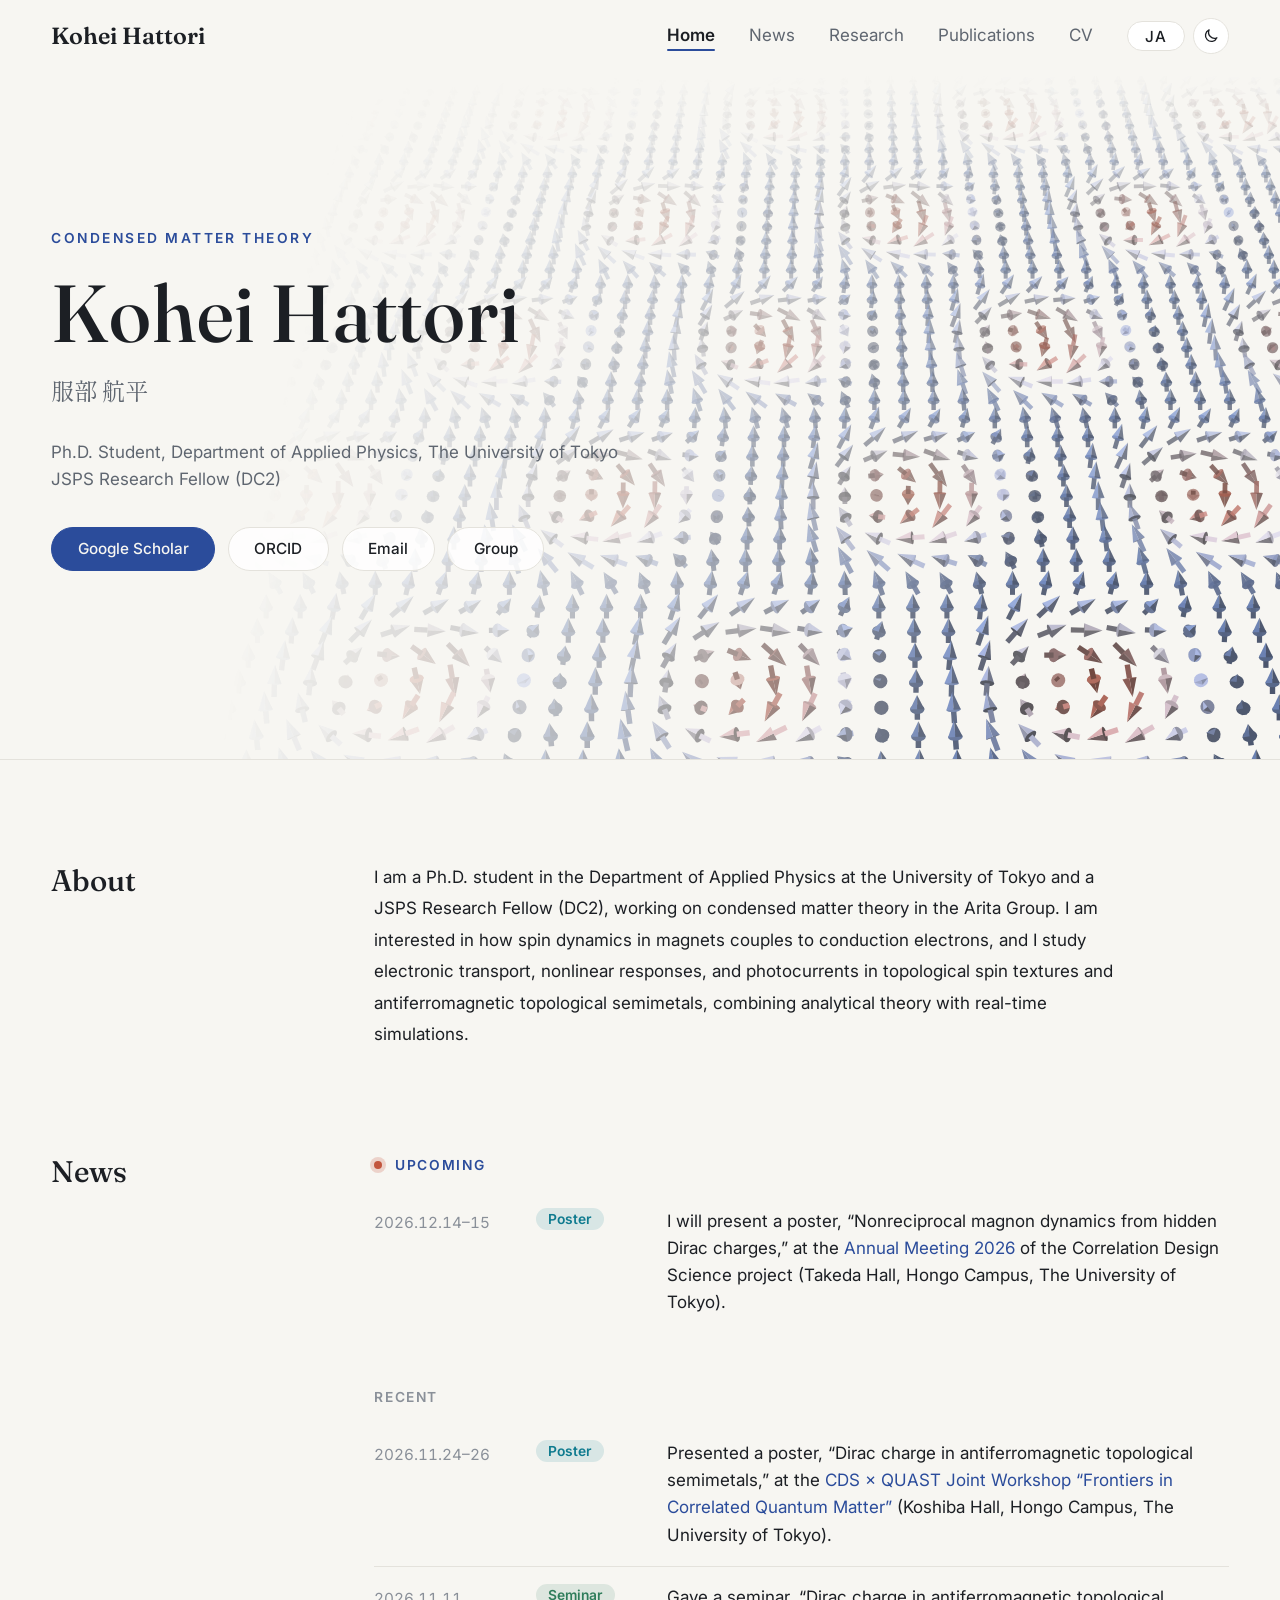
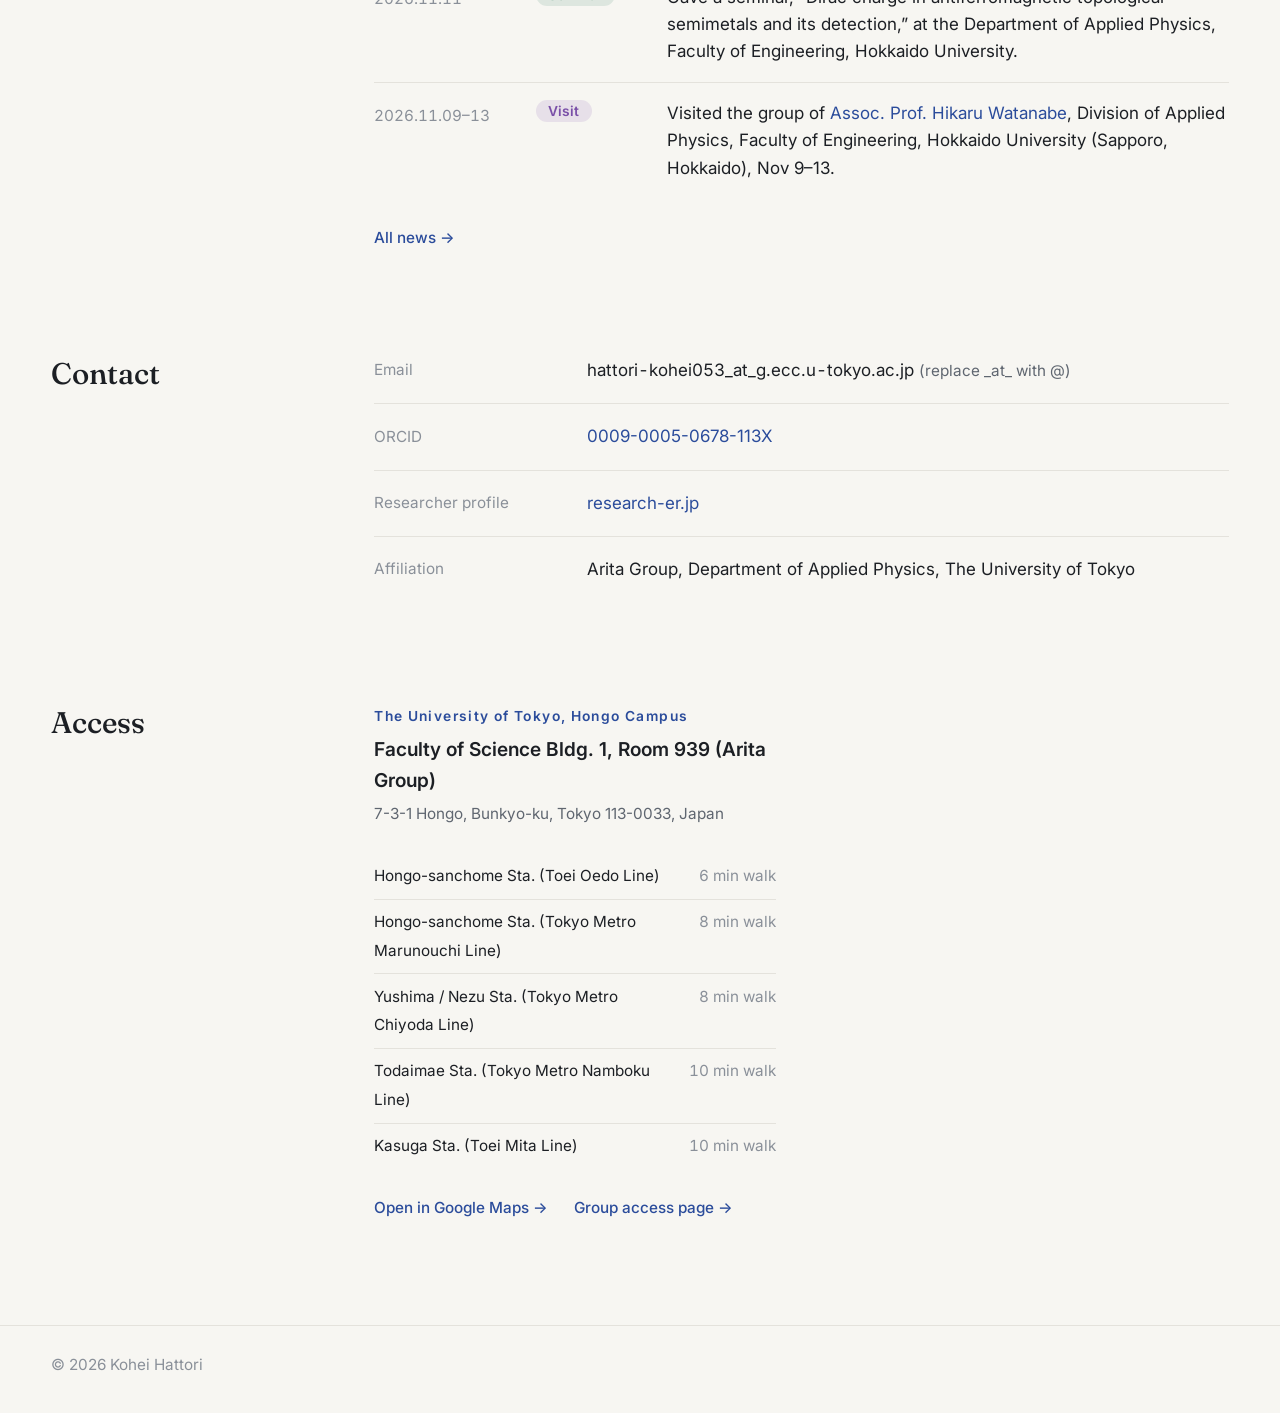
==== commit 5d687a5d: "Split news talk label into oral talk and poster Co-Authored-By: Claude Fable 5.2 <noreply@anthropic." ====
--- a/index.html
+++ b/index.html
@@ -20,7 +20,7 @@
   <link rel="preconnect" href="https://fonts.googleapis.com">
   <link rel="preconnect" href="https://fonts.gstatic.com" crossorigin>
   <link href="https://fonts.googleapis.com/css2?family=Fraunces:opsz,wght@9..144,400;9..144,500;9..144,600&family=Inter:wght@400;500;600&family=Noto+Sans+JP:wght@400;500;700&family=Shippori+Mincho:wght@500;600&display=swap" rel="stylesheet">
-  <link rel="stylesheet" href="style.css?v=20261122a">
+  <link rel="stylesheet" href="style.css?v=20261124a">
   <script>
     // 表示言語を描画前に決める：保存された選択 → ブラウザの言語（日本語以外なら英語）
     // テーマ（ライト / ダーク）も同じく：ボタンで選んだものがあればそれ、なければ OS の設定に従う
@@ -158,7 +158,7 @@
     <p>&copy; <span id="year">2026</span> Kohei Hattori</p>
   </footer>
 
-  <script src="news-data.js?v=20261122a"></script>
-  <script src="script.js?v=20261122a"></script>
+  <script src="news-data.js?v=20261124a"></script>
+  <script src="script.js?v=20261124a"></script>
 </body>
 </html>
--- a/style.css
+++ b/style.css
@@ -25,6 +25,7 @@
 
   /* ニュースの種類ラベル */
   --tag-talk: #2b4c9b;
+  --tag-poster: #0f7b8f;
   --tag-invited: #c2553d;
   --tag-seminar: #2f7d5b;
   --tag-visit: #7a4fa8;
@@ -103,6 +104,7 @@
     --spin-mid: 225, 226, 236;
     --spin-down: 240, 128, 100;
     --tag-talk: #8fb0f5;
+    --tag-poster: #6cc7d9;
     --tag-invited: #ec8a72;
     --tag-seminar: #6fcf9f;
     --tag-visit: #c3a2ee;
@@ -131,6 +133,7 @@
   --spin-mid: 225, 226, 236;
   --spin-down: 240, 128, 100;
   --tag-talk: #8fb0f5;
+  --tag-poster: #6cc7d9;
   --tag-invited: #ec8a72;
   --tag-seminar: #6fcf9f;
   --tag-visit: #c3a2ee;
@@ -613,7 +616,7 @@
 .news-list { list-style: none; margin: 0; padding: 0; }
 .news-list li {
   display: grid;
-  grid-template-columns: 8.5rem 5.5rem minmax(0, 1fr);
+  grid-template-columns: 8.5rem 6.75rem minmax(0, 1fr);
   gap: 0 var(--s4);
   align-items: start;
   padding: var(--s4) 0;
@@ -639,6 +642,7 @@
   background: color-mix(in srgb, var(--tag-color) 13%, transparent);
 }
 .news-tag-talk    { --tag-color: var(--tag-talk); }
+.news-tag-poster  { --tag-color: var(--tag-poster); }
 .news-tag-invited { --tag-color: var(--tag-invited); }
 .news-tag-seminar { --tag-color: var(--tag-seminar); }
 .news-tag-visit   { --tag-color: var(--tag-visit); }
